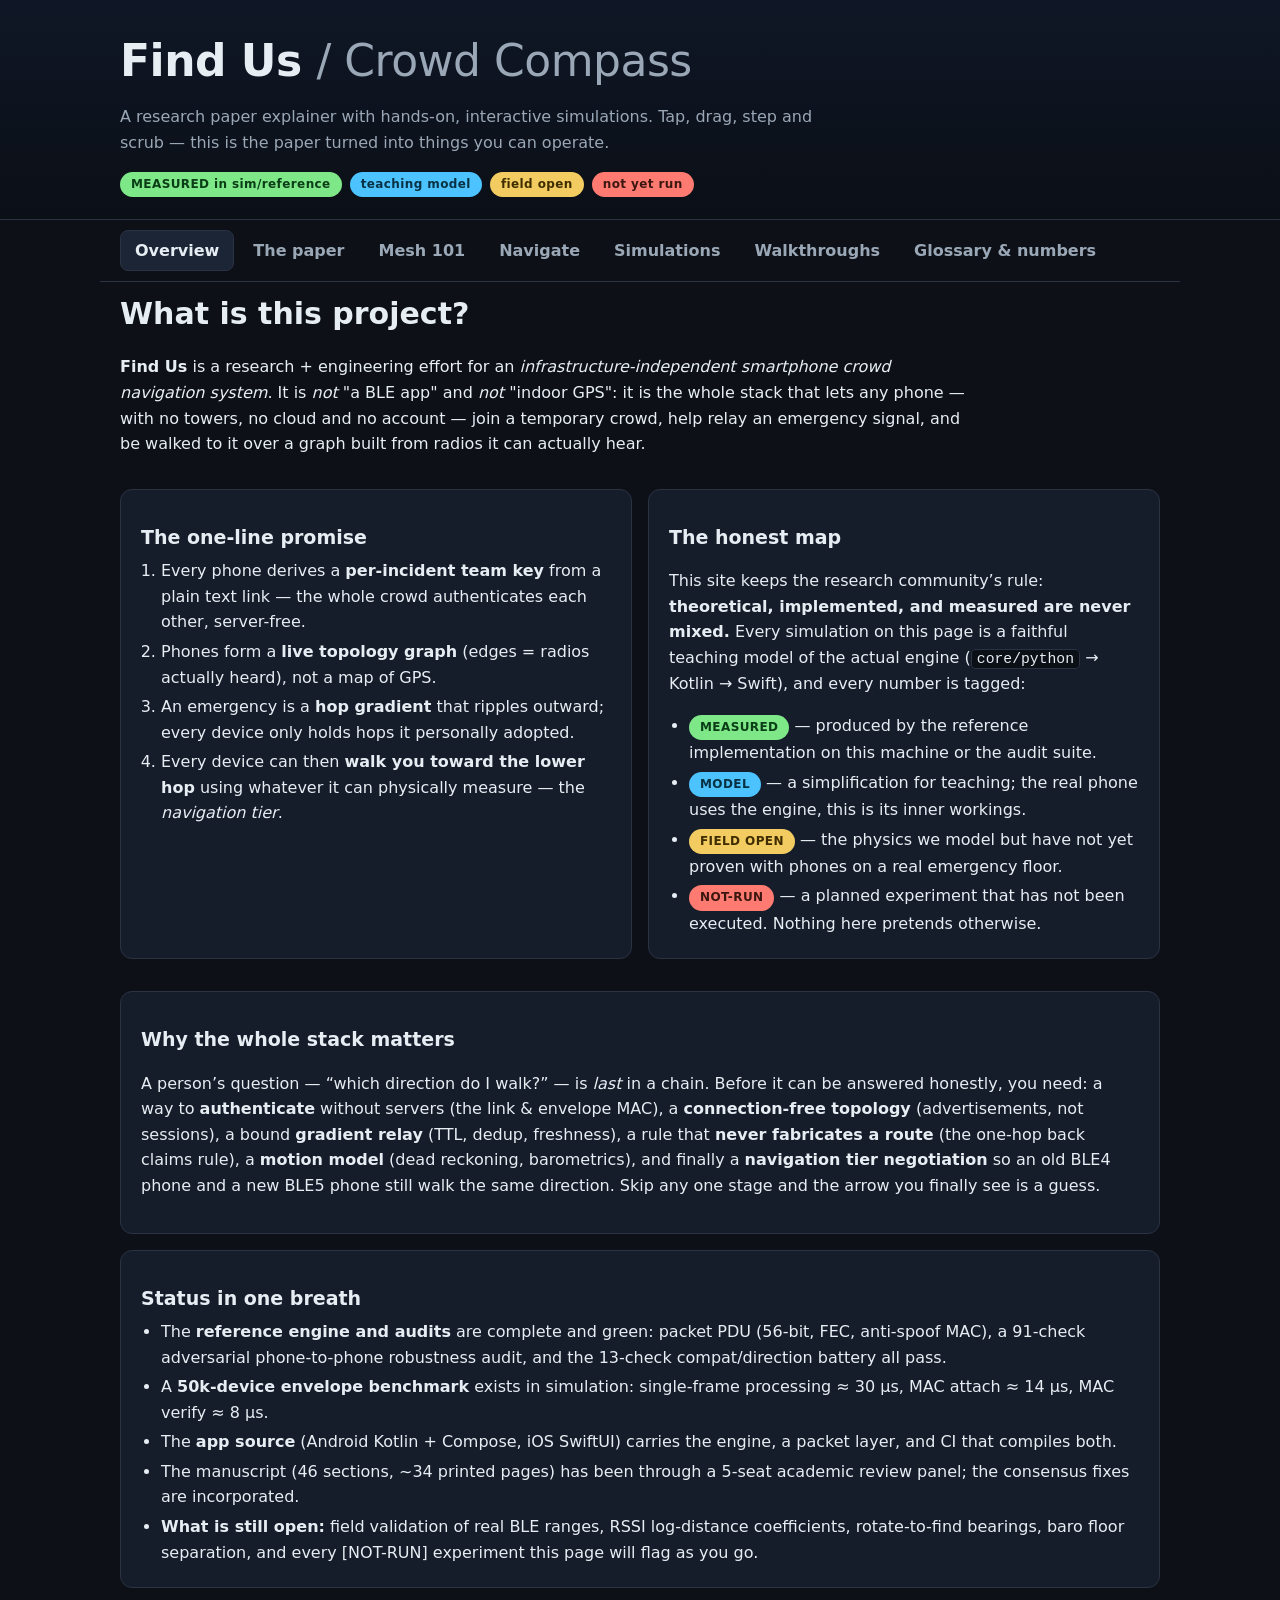
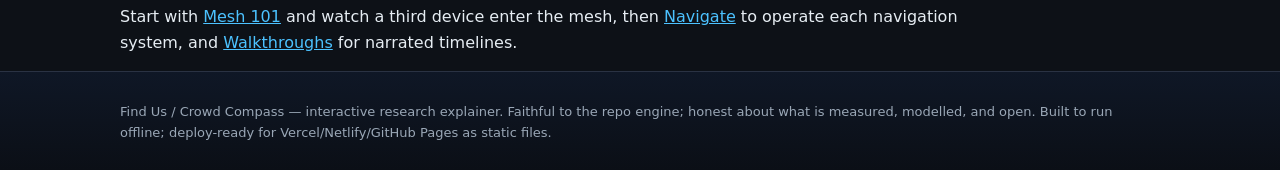
==== website/index.html @ a57ee8e8 "website: interactive research-paper explainer with 7 runnable simulations - 7-tab hash-routed static" ====
<!DOCTYPE html>
<html lang="en">
<head>
<meta charset="utf-8">
<meta name="viewport" content="width=device-width, initial-scale=1">
<title>Find Us — From Research Paper to Working Simulation</title>
<meta name="description" content="Interactive explainer and hands-on simulations for the Find Us / Crowd Compass research: how a phone joins a crowd mesh, how each navigation system works, and what is measured vs still open.">
<link rel="stylesheet" href="styles.css">
</head>
<body>

<header class="masthead">
  <div class="wrap masthead-inner">
    <div>
      <h1>Find Us <span class="sub">/ Crowd Compass</span></h1>
      <p class="tagline">A research paper explainer with hands-on, interactive simulations. Tap, drag, step and scrub — this is the paper turned into things you can operate.</p>
    </div>
    <div class="status-legend">
      <span class="chip chip-measured">MEASURED in sim/reference</span>
      <span class="chip chip-model">teaching model</span>
      <span class="chip chip-open">field open</span>
      <span class="chip chip-notrun">not yet run</span>
    </div>
  </div>
</header>

<nav class="tabs wrap" id="tabs">
  <a href="#overview" data-tab="overview">Overview</a>
  <a href="#paper" data-tab="paper">The paper</a>
  <a href="#mesh" data-tab="mesh">Mesh 101</a>
  <a href="#navigate" data-tab="navigate">Navigate</a>
  <a href="#sim" data-tab="sim">Simulations</a>
  <a href="#videos" data-tab="videos">Walkthroughs</a>
  <a href="#facts" data-tab="facts">Glossary &amp; numbers</a>
</nav>

<main class="wrap">

  <!-- ===================== OVERVIEW ===================== -->
  <section class="page" id="tab-overview" data-page="overview">
    <h2>What is this project?</h2>
    <p><strong>Find Us</strong> is a research + engineering effort for an <em>infrastructure-independent smartphone crowd navigation system</em>. It is <em>not</em> "a BLE app" and <em>not</em> "indoor GPS": it is the whole stack that lets any phone — with no towers, no cloud and no account — join a temporary crowd, help relay an emergency signal, and be walked to it over a graph built from radios it can actually hear.</p>

    <div class="grid2">
      <div class="card">
        <h3>The one-line promise</h3>
        <ol class="tight">
          <li>Every phone derives a <strong>per-incident team key</strong> from a plain text link — the whole crowd authenticates each other, server-free.</li>
          <li>Phones form a <strong>live topology graph</strong> (edges = radios actually heard), not a map of GPS.</li>
          <li>An emergency is a <strong>hop gradient</strong> that ripples outward; every device only holds hops it personally adopted.</li>
          <li>Every device can then <strong>walk you toward the lower hop</strong> using whatever it can physically measure — the <em>navigation tier</em>.</li>
        </ol>
      </div>
      <div class="card">
        <h3>The honest map</h3>
        <p>This site keeps the research community&rsquo;s rule: <strong>theoretical, implemented, and measured are never mixed.</strong> Every simulation on this page is a faithful teaching model of the actual engine (<code>core/python</code> → Kotlin → Swift), and every number is tagged:</p>
        <ul class="tight">
          <li><span class="chip chip-measured">MEASURED</span> — produced by the reference implementation on this machine or the audit suite.</li>
          <li><span class="chip chip-model">MODEL</span> — a simplification for teaching; the real phone uses the engine, this is its inner workings.</li>
          <li><span class="chip chip-open">FIELD OPEN</span> — the physics we model but have not yet proven with phones on a real emergency floor.</li>
          <li><span class="chip chip-notrun">NOT-RUN</span> — a planned experiment that has not been executed. Nothing here pretends otherwise.</li>
        </ul>
      </div>
    </div>

    <div class="card">
      <h3>Why the whole stack matters</h3>
      <p>A person&rsquo;s question — &ldquo;which direction do I walk?&rdquo; — is <em>last</em> in a chain. Before it can be answered honestly, you need: a way to <strong>authenticate</strong> without servers (the link &amp; envelope MAC), a <strong>connection-free topology</strong> (advertisements, not sessions), a bound <strong>gradient relay</strong> (TTL, dedup, freshness), a rule that <strong>never fabricates a route</strong> (the one-hop back claims rule), a <strong>motion model</strong> (dead reckoning, barometrics), and finally a <strong>navigation tier negotiation</strong> so an old BLE4 phone and a new BLE5 phone still walk the same direction. Skip any one stage and the arrow you finally see is a guess.</p>
    </div>

    <div class="card">
      <h3>Status in one breath</h3>
      <ul class="tight">
        <li>The <strong>reference engine and audits</strong> are complete and green: packet PDU (56-bit, FEC, anti-spoof MAC), a 91-check adversarial phone-to-phone robustness audit, and the 13-check compat/direction battery all pass.</li>
        <li>A <strong>50k-device envelope benchmark</strong> exists in simulation: single-frame processing ≈ 30&nbsp;µs, MAC attach ≈ 14&nbsp;µs, MAC verify ≈ 8&nbsp;µs.</li>
        <li>The <strong>app source</strong> (Android Kotlin + Compose, iOS SwiftUI) carries the engine, a packet layer, and CI that compiles both.</li>
        <li>The manuscript (46 sections, ~34 printed pages) has been through a 5-seat academic review panel; the consensus fixes are incorporated.</li>
        <li><strong>What is still open:</strong> field validation of real BLE ranges, RSSI log-distance coefficients, rotate-to-find bearings, baro floor separation, and every [NOT-RUN] experiment this page will flag as you go.</li>
      </ul>
    </div>

    <p class="navhint">Start with <a href="#mesh">Mesh 101</a> and watch a third device enter the mesh, then <a href="#navigate">Navigate</a> to operate each navigation system, and <a href="#videos">Walkthroughs</a> for narrated timelines.</p>
  </section>

  <!-- ===================== THE PAPER ===================== -->
  <section class="page" id="tab-paper" data-page="paper" hidden>
    <h2>The paper, unpacked</h2>
    <p>The full manuscript is 46 sections. This page is the explainer version — the ideas and the proof structure, with the honest gaps left visible. The raw artifacts are downloadable at the bottom.</p>

    <div class="accordion">
      <details open>
        <summary>1 · The problem — why this is hard</summary>
        <div class="acc-body">
          <p>Indoor, mass-casualty, or disaster scenes have no working infrastructure. Prior art splits into two camps that never meet in one phone:<strong>location systems</strong> (need hardware: UWB anchors, AoA arrays, GPS, or a trained fingerprint map) and <strong>mesh messengers</strong> (send bytes, but never say which way to walk). This project asks for the whole thing on ordinary phones: a mesh, a route, and a voice that says &ldquo;move toward that face&rdquo; — using only measurables a commodity phone exposes.</p>
        </div>
      </details>
      <details>
        <summary>2 · Prior-art lineage — what we built on</summary>
        <div class="acc-body">
          <p>The design is a synthesis, not a novelty-sausage machine. Its typed fuses are drawn from: <strong>directed diffusion</strong> (interest gradients), <strong>DV-hop / APS</strong> (hop-count space), <strong>Doherty et al.&rsquo;s location-free topology</strong>, and <strong>AFL</strong> (spring-embedding rigidity). The manuscript credits each lineage in its references. The honest contribution is the <em>integration plus the honesty rules</em>: an offline team-key identity layer, a connection-free topology, and a gradient that is structurally forbidden from fabricating a route.</p>
        </div>
      </details>
      <details>
        <summary>3 · Architecture — the seven layers</summary>
        <div class="acc-body">
          <p><strong>1</strong> Identity: install key + incident id → per-incident pseudonym. <strong>2</strong> Transport: BLE5 dual-role advertising/scanning, connection-free. <strong>3</strong> Packet: a 56-bit PDU with FEC and a rolling 16-bit envelope MAC. <strong>4</strong> Topology: edges are radios heard; stale nodes/edges expire. <strong>5</strong> Gradient: SOS relay with TTL, dedup window, freshness, and codified broadcast (Trickle + jitter). <strong>6</strong> Navigation tiers: from hop-gradient-only up to (future) UWB/Channel-Sounding. <strong>7</strong> Guidance honesty: a device only ever reports routes it can show, and only points along a direction it can physically justify.</p>
        </div>
      </details>
      <details>
        <summary>4 · The one-hop honesty rule (the heart)</summary>
        <div class="acc-body">
          <p>Any device at hop <code>H &gt; 0</code> <strong>only advertises hop H while it can still hear a live claim of hop H−1</strong>. If the fresher claim disappears, the device stops advertising — and the gradient collapses one ring at a time from the origin outward. This is what prevents &ldquo;ghost gradients&rdquo;: phantom routes that keep pointing people at a rescue that already ended. You can watch this happen live in the <a href="#sim">Gradient simulation</a> by switching the origin off.</p>
        </div>
      </details>
      <details>
        <summary>5 · Guidance and the conditional direction lemma</summary>
        <div class="acc-body">
          <p>The guidance module proves (under a condition — §25.3 of the manuscript) that if a path of live H−1 claims exists to you, your next hop is on a path to the origin. The caveat is stated, not hidden: the lemma holds given the freshness condition and given neighbor claims are honest. The reviewer panel flagged exactly this class of assumption; the manuscript marks it <em>provisional on the E31/E32 experiments</em> which have not been run.</p>
        </div>
      </details>
      <details>
        <summary>6 · Security without a server</summary>
        <div class="acc-body">
          <p>Identity is <strong>per incident</strong> and pseudonymous. The link is the only secret distribution: anyone who scans it derives the same team key. Frames carry a rolling envelope MAC over (SOS_ID ‖ EPOCH ‖ PKT_TYPE) so a foreign frame is rejected before any graph write — the audit replays, forges and floods all day and the graph never moves. Privacy governance (§: "Identity & governance") explains what a pseudonym is and is not: a phone number of sorts that dies with the incident.</p>
        </div>
      </details>
      <details>
        <summary>7 · What the reviewer panel did</summary>
        <div class="acc-body">
          <p>The manuscript was passed through a 5-seat peer panel (Journal-fit + 3 reviews + Devil&rsquo;s Advocate), verdict <strong>MAJOR REVISION</strong>. The consensus fixes are already in: placeholder numbers killed, every point estimate anchored to a run-id (<code>exp_002_trickle</code>, <code>exp_009_async_trickle</code>, <code>exp_011_ar_gated_pdr</code>, <code>exp_012_terminal_handoff</code>), qualitative findings marked with their method (e.g. <code>[RES: qualitative]</code>), and every executed vs reported step cross-checked in the paper&rsquo;s Appendix J.1 audit.</p>
        </div>
      </details>
      <details>
        <summary>8 · Ethics and retention</summary>
        <div class="acc-body">
          <p>No account, no cloud, no behavioural tracking. An incident key can be retired by the incident creator; responders in the same incident share a capability-negotiated view. The manuscript discusses when retaining hops is a feature (disaster audit) vs a risk (civilian crowds) and does not pretend both can be simultaneously maximised.</p>
        </div>
      </details>
      <details>
        <summary>9 · Research questions and honest answers</summary>
        <div class="acc-body">
          <p>The paper is organised around research questions (RQ1–RQ12). Each has a status: answered in simulation (with run-id), <em>qualitative</em>, or <em>provisional on a field experiment</em>. RQ4&rsquo;s adoption target and RQ11&rsquo;s heading threshold were two places the panel found made-up-looking numbers; both are now explicit measured targets or marked provisional — nothing is silently rounded.</p>
        </div>
      </details>
    </div>

    <div class="card">
      <h3>Read the real artifacts</h3>
      <ul class="tight">
        <li><a href="../research/paper/01_manuscript.md" download>01_manuscript.md</a> — full 46-section manuscript (markdown)</li>
        <li><a href="../research/paper/01_manuscript.pdf" download>01_manuscript.pdf</a> — printed manuscript (~34 pages)</li>
        <li><a href="../research/paper/ip/00_ip_analysis.md" download>IP analysis (markdown)</a> and <a href="../research/paper/ip/00_ip_analysis.pdf" download>PDF</a> — candidate-property review</li>
        <li><a href="../research/paper/review/01_editorial_decision_v1.md" download>Editorial decision v1</a> — the panel verdict and consensus fixes</li>
        <li><a href="../research/research-log.md" download>Research log</a> — every cycle, including the CI and app cycles</li>
      </ul>
    </div>
  </section>

  <!-- ===================== MESH 101 ===================== -->
  <section class="page" id="tab-mesh" data-page="mesh" hidden>
    <h2>Mesh 101 — how a device enters the mesh</h2>
    <p>The exact thing people ask: <strong>&ldquo;how does a third person join a working mesh?&rdquo;</strong> It is six small steps, each honest. This page walks them with the real model: press <em>step</em> to advance the story of a new device walking into range of a live rescue.</p>

    <div class="card">
      <h3>The six steps</h3>
      <ol class="tight">
        <li><strong>Link.</strong> Someone gives you the incident link (a chat, a QR, a printed card). <code>incident://…</code></li>
        <li><strong>Key.</strong> Your phone derives the same team key everyone else derived from the same link. No server, no sync, no account.</li>
        <li><strong>Scan.</strong> You begin dual-role: advertise your own identity, listen for others. Advertising itself is a packet you broadcast — even a joining phone is heard instantly.</li>
        <li><strong>Authenticate.</strong> Every frame you hear must pass the rolling envelope MAC before it can touch your graph. A stranger&rsquo;s frame is counted and dropped.</li>
        <li><strong>Adopt.</strong> A neighbour&rsquo;s live hop-3 claim is fresher than yours, so you adopt hop 4 (within TTL). You now hold one honest number.</li>
        <li><strong>Back it.</strong> You may now advertise hop 4 — but only while that hop-3 claim stays live. The moment it dies, you fall silent. No ghosts.</li>
      </ol>
    </div>

    <div class="card sim-card">
      <div class="sim-head">
        <h3>Interactive: a third device walks in</h3>
        <div class="sim-controls">
          <button data-sim-btn="reset">Reset</button>
          <button data-sim-btn="step">Step ▸</button>
          <button data-sim-btn="play">Auto ▶</button>
          <button data-sim-btn="pause">❚❚</button>
        </div>
      </div>
      <div class="sim-layout">
        <canvas class="sim-canvas" data-sim="mesh-entry" width="840" height="420"></canvas>
        <aside class="sim-readout" id="mesh-readout">
          <p class="readout-title">Device log</p>
          <ol id="mesh-log" class="log"><li class="log-wait">Press <em>Step</em> to begin.</li></ol>
          <p class="readout-title">State</p>
          <div id="mesh-state" class="kv"></div>
        </aside>
      </div>
      <p class="caption">Model faithful to <code>DeviceApp</code> / <code>SosEngine</code> in the repo (same adoption, freshness and one-hop rules). This is a teaching canvas, not telemetry from a field run.</p>
    </div>

    <div class="grid2">
      <div class="card">
        <h3>Frequently shorthanded answers</h3>
        <p><strong>&ldquo;Is it like offline WhatsApp?&rdquo;</strong> Partly: bytes hop phone-to-phone. But it also carries a <em>gradient</em> — numbers that say &ldquo;I am 4 hops from the zero&rdquo; — and a <em>conscience</em> that refuses to repeat a number it can no longer back.</p>
        <p><strong>&ldquo;Does everyone need the same app?&rdquo;</strong> Everyone in the incident needs a Find Us build. Cross-app participation is future work; the packet and key formats are published so a second implementer could interop.</p>
        <p><strong>&ldquo;What if nobody&rsquo;s nearby?&rdquo;</strong> A lone phone carries nothing except its own heartbeats. The mesh is connection-free; presence is measured by hearing, and hearing needs a radio neighbour.</p>
      </div>
      <div class="card">
        <h3>What a topology edge really means</h3>
        <p>An edge between two phones is <em>not</em> &ldquo;we&rsquo;re friends&rdquo;. It is: <strong>you were heard recently on the advertising channel.</strong> The graph expires nodes after 120&nbsp;s and edges after 60&nbsp;s of silence, so the topology tracks physical reach, not a buddy list. A cold corridor suddenly separating two phones poisons exactly one edge.</p>
      </div>
    </div>
  </section>

  <!-- ===================== NAVIGATE ===================== -->
  <section class="page" id="tab-navigate" data-page="navigate" hidden>
    <h2>Navigate — how each navigation system works</h2>
    <p>A phone never has GPS indoors. It therefore picks the <strong>strongest tier it can honestly measure on this link</strong>. The tiers, weakest to strongest; select one to operate it:</p>

    <div class="tier-switch" id="tier-switch">
      <button data-tier="gradient" class="active">Hop gradient</button>
      <button data-tier="rssiBand">RSSI band</button>
      <button data-tier="rssiLog">RSSI log-distance</button>
      <button data-tier="heading">Compass heading</button>
      <button data-tier="motion">IMU motion vector</button>
      <button data-tier="sweep">Rotate-to-find</button>
      <button data-tier="baro">Elevation / floor</button>
    </div>

    <div class="card sim-card">
      <div class="sim-head">
        <h3 id="tier-title">Hop gradient</h3>
        <div class="sim-controls">
          <button data-sim-btn="reset">Reset</button>
          <button data-sim-btn="play">Animate ▶</button>
          <button data-sim-btn="pause">❚❚</button>
        </div>
        <p class="tier-status" id="tier-status"></p>
      </div>
      <div class="sim-layout">
        <canvas class="sim-canvas" data-sim="tiers" width="840" height="420"></canvas>
        <aside class="sim-readout" id="tier-readout">
          <p class="readout-title">How it works</p>
          <div id="tier-desc" class="kv"></div>
        </aside>
      </div>
      <p class="caption" id="tier-caption"></p>
    </div>
  </section>

  <!-- ===================== SIMULATIONS ===================== -->
  <section class="page" id="tab-sim" data-page="sim" hidden>
    <h2>Simulations — the engine, operated</h2>
    <p>Four teaching simulations built from the actual engine&rsquo;s parameters (TTL 8, node expiry 120&nbsp;s, edge 60&nbsp;s, freshness 120&nbsp;s, dedup window 20k, Trickle window ~1200&nbsp;ms with jitter). These are the same models <code>core/python</code> runs; here you get the controls.</p>

    <div class="card sim-card">
      <h3>Gradient onboarding &amp; the one-hop ghost rule</h3>
      <div class="sim-controls">
        <button data-sim-btn="reset">Reset</button>
        <button data-sim-btn="play">Run ▶</button>
        <button data-sim-btn="pause">❚❚</button>
        <label>Signal range <input type="range" id="g-range" min="80" max="240" value="150"></label>
        <label><input type="checkbox" id="g-fail"> Origin goes silent at t = 40 s</label>
      </div>
      <canvas class="sim-canvas" data-sim="gradient" width="840" height="420"></canvas>
      <p id="gradient-readout" class="readout-line"></p>
      <p class="caption">Watch rings of hop numbers radiate from the origin. Then enable <em>origin silent</em> and see the gradient collapse one ring at a time — each device stops advertising the moment its fresher claim dies. That is the ghost-kill in action. <span class="chip chip-model">MODEL (faithful rules)</span></p>
    </div>

    <div class="card sim-card">
      <h3>Trickle — bounded broadcast load</h3>
      <p>Each device advertises a short frame on a <strong>jittered slot</strong>, resting between slots. Even a 50k crowd is O(k) small frames/s per receiver, not O(N).</p>
      <div class="sim-controls">
        <button data-sim-btn="reset">Reset</button>
        <button data-sim-btn="play">Run ▶</button>
        <button data-sim-btn="pause">❚❚</button>
        <label>Devices <input type="range" id="t-count" min="3" max="30" value="12"></label>
      </div>
      <canvas class="sim-canvas" data-sim="trickle" width="840" height="200"></canvas>
      <p id="trickle-readout" class="readout-line"></p>
      <p class="caption">Strips are devices; bars are advert bursts, slots jittered so bursts rarely collide. The duty-cycle readout shows steady-state airtime per device. Reproduces the <code>exp_002_trickle</code> run family in miniature.</p>
    </div>

    <div class="card sim-card">
      <h3>SOS flood, dedup, and rejections</h3>
      <div class="sim-controls">
        <button data-sim-btn="reset">Reset</button>
        <button data-sim-btn="play">Run ▶</button>
        <button data-sim-btn="pause">❚❚</button>
        <label>Foreign spam/s <input type="range" id="d-spam" min="0" max="200" value="40"></label>
      </div>
      <canvas class="sim-canvas" data-sim="dedup" width="840" height="220"></canvas>
      <p id="dedup-readout" class="readout-line"></p>
      <p class="caption">Duplicates are absorbed by the dedup window; foreign frames are counted, MAC-rejected, and never touch the graph. Bars: accepted gradient updates vs rejected forge attempts.</p>
    </div>

    <div class="card sim-card">
      <h3>Cached mule burst — carrying a gradient across a gap</h3>
      <div class="sim-controls">
        <button data-sim-btn="reset">Reset</button>
        <button data-sim-btn="play">Run ▶</button>
        <button data-sim-btn="pause">❚❚</button>
      </div>
      <canvas class="sim-canvas" data-sim="mule" width="840" height="300"></canvas>
      <p id="mule-readout" class="readout-line"></p>
      <p class="caption">A &ldquo;mule&rdquo; (a pedestrian, a runner with a phone, a drone) crosses a radio gap and bursts its cached gradient to the far side, letting a second mesh light up. Store-and-forward with the <code>MULE_STORE_FORWARD</code> flag is a first-class packet type in the PDU.</p>
    </div>

    <div class="card">
      <h3>Measured numbers the reference actually produced</h3>
      <table class="numtable">
        <thead><tr><th>Quantity</th><th>Value</th><th>Tag</th></tr></thead>
        <tbody>
          <tr><td>One-frame processing (packet→MAC→graph)</td><td>≈ 30.4 µs</td><td><span class="chip chip-measured">MEASURED</span></td></tr>
          <tr><td>Envelope MAC attach / verify</td><td>≈ 13.9 µs / 7.7 µs</td><td><span class="chip chip-measured">MEASURED</span></td></tr>
          <tr><td>Robustness audit, adversarial checks</td><td>91 / 91 pass</td><td><span class="chip chip-measured">MEASURED</span></td></tr>
          <tr><td>Compat / direction battery</td><td>13 / 13 pass</td><td><span class="chip chip-measured">MEASURED</span></td></tr>
          <tr><td>Packet PDU cases</td><td>2,240 boundary + 100,000 random round-trips</td><td><span class="chip chip-measured">MEASURED</span></td></tr>
          <tr><td>Rotate-to-find bearing accuracy</td><td>provisional on sweep</td><td><span class="chip chip-open">FIELD OPEN</span></td></tr>
          <tr><td>RSSI log-distance coefficients (walls, crowds)</td><td>—</td><td><span class="chip chip-notrun">NOT-RUN</span></td></tr>
          <tr><td>Baro floor separation under HVAC drafts</td><td>—</td><td><span class="chip chip-notrun">NOT-RUN</span></td></tr>
        </tbody>
      </table>
      <p class="caption">Source: <code>core/data/crowd_benchmark.json</code>, <code>tests/robustness_suite.py</code>, <code>core/python/packet_v2.py</code> — all run on this machine, all ≥ 13 days old, none from field phones.</p>
    </div>
  </section>

  <!-- ===================== WALKTHROUGHS ===================== -->
  <section class="page" id="tab-videos" data-page="videos" hidden>
    <h2>Walkthroughs — narrated timelines you can scrub</h2>
    <p><strong>Honest framing:</strong> there is no camera footage of a field rescue. These are <em>animated timelines</em> — frame-by-frame simulations of the engine&rsquo;s own logs playing at 30 steps/s. They behave like videos: play, pause, scrub, and step through captions. When field experiments are run, equivalent real footage will replace or reinforce them.</p>

    <div class="card">
      <div class="sim-head">
        <h3 id="w-title">Walkthrough 1 · The crowd flood</h3>
        <div class="sim-controls">
          <button data-sim-btn="reset">Reset</button>
          <button data-sim-btn="play">Play ▶</button>
          <button data-sim-btn="pause">Pause ❚❚</button>
          <label>Scrub <input type="range" id="w-scrub" min="0" max="300" value="0"></label>
        </div>
      </div>
      <canvas class="sim-canvas" data-sim="player" width="840" height="420"></canvas>
      <ol id="w-caption" class="caption-list"><li>An emergency starts at the origin (red). It is the only device that holds hop 0.</li></ol>
      <div class="w-scenes">
        <button data-scene="0" class="scene-btn active">1 · Crowd flood</button>
        <button data-scene="1" class="scene-btn">2 · Mule across a gap</button>
        <button data-scene="2" class="scene-btn">3 · Handoff &amp; ghost collapse</button>
      </div>
    </div>
    <p class="caption"><span class="chip chip-model">MODEL</span> These are scripted from engine rules, not a recording. Scrub freely — scenes are deterministic (same seed → same frame).</p>
  </section>

  <!-- ===================== FACTS ===================== -->
  <section class="page" id="tab-facts" data-page="facts" hidden>
    <h2>Glossary &amp; reference numbers</h2>
    <div class="grid2">
      <div class="card">
        <h3>Terms</h3>
        <dl class="glo">
          <dt>Hop</dt><dd>The number of adopted radio steps from the emergency origin. Origin = hop 0.</dd>
          <dt>Gradient</dt><dd>Per-device table: which neighbour claims which hop, and how fresh.</dd>
          <dt>Envelope MAC</dt><dd>16-bit rolling authenticator over (SOS_ID ‖ EPOCH ‖ PKT_TYPE), keyed by the incident team key.</dd>
          <dt>Trickle</dt><dd>Jittered, duty-cycled broadcast rhythm — small frames, often, predictably but not colliding.</dd>
          <dt>Dedup window</dt><dd>Bound on packets re-entering the gradient state; 20,000-frame horizon in the engine.</dd>
          <dt>Freshness / expiry</dt><dd>Nodes die at 120 s, edges at 60 s in the reference; a route claim is &ldquo;live&rdquo; for 120 s.</dd>
          <dt>Nav tier</dt><dd>The lowest mutually measurable navigation signal two phones agree on.</dd>
          <dt>Mule</dt><dd>A delay-tolerant carrier (runner/drone) that physically moves a cached gradient across a gap.</dd>
        </dl>
      </div>
      <div class="card">
        <h3>Constants (reference build)</h3>
        <table class="numtable">
          <tbody>
            <tr><td>Packet PDU</td><td>56 bits (7 B)</td></tr>
            <tr><td>FEC</td><td>nibble Hamming(7,4) → 13 B frame</td></tr>
            <tr><td>IoT adv budget</td><td>27 B; iOS-safe 23 B</td></tr>
            <tr><td>Default TTL</td><td>8 hops</td></tr>
            <tr><td>Incident lifetime</td><td>900 s (configurable)</td></tr>
            <tr><td>Edge / node expiry</td><td>60 s / 120 s</td></tr>
            <tr><td>Route freshness</td><td>120 s</td></tr>
            <tr><td>Dedup window</td><td>20,000 packets</td></tr>
            <tr><td>Trickle window</td><td>~1200 ms + jitter</td></tr>
          </tbody>
        </table>
        <h3>Field experiments still open</h3>
        <p class="tight">E13 path loss, E15 log-distance, E17 rotate-to-find, E21/E22 baro floors, E31/E32 the direction lemma&rsquo;s conditions. All flagged <span class="chip chip-notrun">NOT-RUN</span> in the manuscript; nothing on this site claims otherwise.</p>
      </div>
    </div>
    <div class="card">
      <h3>Provenance of everything on this page</h3>
      <p class="tight">Text digests: manuscript 01 (46 sections) and review 01. Simulations: teaching ports of <code>DeviceApp</code> (Kotlin) / <code>app/devices.py</code> (Python), same parameters. Numbers: audit outputs on this machine. Any claim about a real emergency response is not made here — the papers are about a system to be deployed carefully, not a deployment that has happened.</p>
    </div>
  </section>

</main>

<footer class="masthead">
  <div class="wrap">
    <p>Find Us / Crowd Compass — interactive research explainer. Faithful to the repo engine; honest about what is measured, modelled, and open. Built to run offline; deploy-ready for Vercel/Netlify/GitHub Pages as static files.</p>
  </div>
</footer>

<script src="app.js"></script>
<script src="sims.js"></script>
</body>
</html>
---- website/styles.css ----
:root {
  --bg: #0d1117;
  --bg2: #11161f;
  --panel: #161d2a;
  --panel2: #1c2536;
  --ink: #e6edf3;
  --ink-dim: #9aa7b6;
  --accent: #4cc2ff;
  --accent2: #7ee787;
  --warn: #f2cc60;
  --danger: #ff7b72;
  --line: #2a3243;
  --mono: ui-monospace, "Cascadia Code", Menlo, Consolas, monospace;
}
* { box-sizing: border-box; }
html { scroll-behavior: smooth; }
body {
  margin: 0;
  background: var(--bg);
  color: var(--ink);
  font: 16px/1.6 system-ui, -apple-system, "Segoe UI", Roboto, sans-serif;
}
.wrap { max-width: 1080px; margin: 0 auto; padding: 0 20px; }
a { color: var(--accent); }
code { font-family: var(--mono); font-size: .92em; background: #0b0f16; border: 1px solid var(--line); border-radius: 4px; padding: .05em .35em; }

/* masthead */
.masthead { background: linear-gradient(180deg, #0f1726, #0b0f16); border-bottom: 1px solid var(--line); }
.masthead .wrap { padding-top: 26px; padding-bottom: 22px; }
h1 { margin: 0 0 4px; font-size: 44px; letter-spacing: -.5px; }
h1 .sub { color: var(--ink-dim); font-weight: 500; }
.tagline { margin: 8px 0 0; color: var(--ink-dim); max-width: 72ch; }

.status-legend { display: flex; flex-wrap: wrap; gap: 8px; margin-top: 16px; }
.chip {
  display: inline-block; padding: 2px 10px; border-radius: 999px;
  font-size: 12px; font-weight: 600; letter-spacing: .4px;
  border: 1px solid transparent; white-space: nowrap;
}
.chip-measured { color: #0b3d17; background: var(--accent2); }
.chip-model { color: #083244; background: var(--accent); }
.chip-open { color: #3f2d00; background: var(--warn); }
.chip-notrun { color: #3b1710; background: var(--danger); }

/* tabs */
.tabs {
  display: flex; flex-wrap: wrap; gap: 4px;
  position: sticky; top: 0; z-index: 20;
  background: var(--bg); border-bottom: 1px solid var(--line); padding: 10px 20px;
}
.tabs a {
  color: var(--ink-dim); text-decoration: none; font-weight: 600;
  padding: 7px 14px; border-radius: 8px; border: 1px solid transparent;
}
.tabs a:hover { color: var(--ink); }
.tabs a.active { color: var(--ink); background: var(--panel2); border-color: var(--line); }

/* pages */
main { padding: 26px 0 60px; }
.page { animation: fade .18s ease; }
@keyframes fade { from { opacity: 0; } to { opacity: 1; } }
.page h2 { font-size: 30px; margin: 8px 0 10px; }
.page h3 { margin: 14px 0 6px; font-size: 19px; }
.page > p { max-width: 84ch; }

.grid2 { display: grid; grid-template-columns: 1fr 1fr; gap: 16px; margin: 16px 0; }
@media (max-width: 820px) { .grid2 { grid-template-columns: 1fr; } }

.card {
  background: var(--panel); border: 1px solid var(--line);
  border-radius: 12px; padding: 18px 20px; margin: 16px 0;
}
.tight { margin: 4px 0; padding-left: 20px; }
.tight li { margin: 4px 0; }

/* accordion */
.accordion details {
  background: var(--panel); border: 1px solid var(--line);
  border-radius: 10px; margin: 10px 0; padding: 4px 14px;
}
.accordion summary {
  cursor: pointer; font-weight: 700; padding: 10px 0; color: var(--ink);
}
.accordion details[open] summary { color: var(--accent); }
.acc-body { padding: 2px 2px 14px; color: var(--ink-dim); max-width: 90ch; }

/* sims */
.sim-card { padding: 16px; }
.sim-head { display: flex; flex-wrap: wrap; align-items: center; gap: 14px; }
.sim-head h3 { margin: 0; }
.sim-controls { display: flex; flex-wrap: wrap; align-items: center; gap: 8px; margin-left: auto; }
.sim-controls button, button[data-scene] {
  background: var(--panel2); color: var(--ink); border: 1px solid var(--line);
  border-radius: 8px; padding: 6px 12px; cursor: pointer; font-weight: 600; font-size: 14px;
}
.sim-controls button:hover, button[data-scene]:hover { border-color: var(--accent); color: var(--accent); }
.sim-controls label { display: flex; align-items: center; gap: 6px; font-size: 13px; color: var(--ink-dim); }
.sim-controls input[type=range] { width: 130px; }
.sim-layout { display: grid; grid-template-columns: 1fr 340px; gap: 14px; margin-top: 12px; }
@media (max-width: 860px) { .sim-layout { grid-template-columns: 1fr; } }
.sim-canvas {
  width: 100%; height: auto; background: #0a0e14;
  border: 1px solid var(--line); border-radius: 10px; display: block;
}
.sim-readout {
  background: #0a0e14; border: 1px solid var(--line); border-radius: 10px;
  padding: 12px 14px; font-size: 13px;
}
.readout-title { margin: 4px 0; font-weight: 700; color: var(--accent); text-transform: uppercase; font-size: 11px; letter-spacing: 1px; }
.log { margin: 0; padding-left: 18px; color: var(--ink-dim); }
.log li { margin: 4px 0; }
.log-wait { color: var(--ink-dim); list-style: none; margin-left: -18px; }
.kv { display: grid; grid-template-columns: max-content 1fr; gap: 2px 12px; margin-top: 4px; }
.kv b { color: var(--ink); font-weight: 600; text-align: left; }
.kv span { color: var(--ink-dim); }
.readout-line { font-family: var(--mono); font-size: 14px; margin: 10px 2px 0; color: var(--ink-dim); }
.caption { font-size: 13px; color: var(--ink-dim); margin: 10px 2px 0; max-width: 92ch; }
.tier-status { font-size: 13px; margin: 0; color: var(--warn); }
.tier-status b { color: var(--ink); }

.tier-switch { display: flex; flex-wrap: wrap; gap: 8px; margin: 14px 0; }
.tier-switch button {
  background: var(--panel2); color: var(--ink-dim); border: 1px solid var(--line);
  border-radius: 999px; padding: 7px 14px; cursor: pointer; font-weight: 600;
}
.tier-switch button.active { color: #0b3d17; background: var(--accent2); border-color: transparent; }

/* tables */
.numtable { border-collapse: collapse; width: 100%; margin: 8px 0; }
.numtable th, .numtable td {
  text-align: left; padding: 7px 10px; border-bottom: 1px solid var(--line);
  font-size: 14px; vertical-align: top;
}
.numtable th { color: var(--accent); font-size: 12px; text-transform: uppercase; letter-spacing: .8px; }

/* glossary */
.glo dt { font-weight: 700; margin-top: 8px; color: var(--ink); }
.glo dd { margin: 0 0 2px; color: var(--ink-dim); }

/* walkthrough player */
.caption-list { font-family: var(--mono); font-size: 14px; color: var(--ink-dim); padding: 12px 14px; background: #0a0e14; border: 1px solid var(--line); border-radius: 10px; margin: 10px 0 0; }
.caption-list li { margin: 4px 0; }
.w-scenes { display: flex; flex-wrap: wrap; gap: 8px; margin-top: 12px; }
.scene-btn.active { color: #0b3d17; background: var(--accent2); border-color: transparent; }

footer.masthead { margin-top: 10px; border-top: 1px solid var(--line); }
footer p { color: var(--ink-dim); font-size: 13px; margin: 4px 0; }
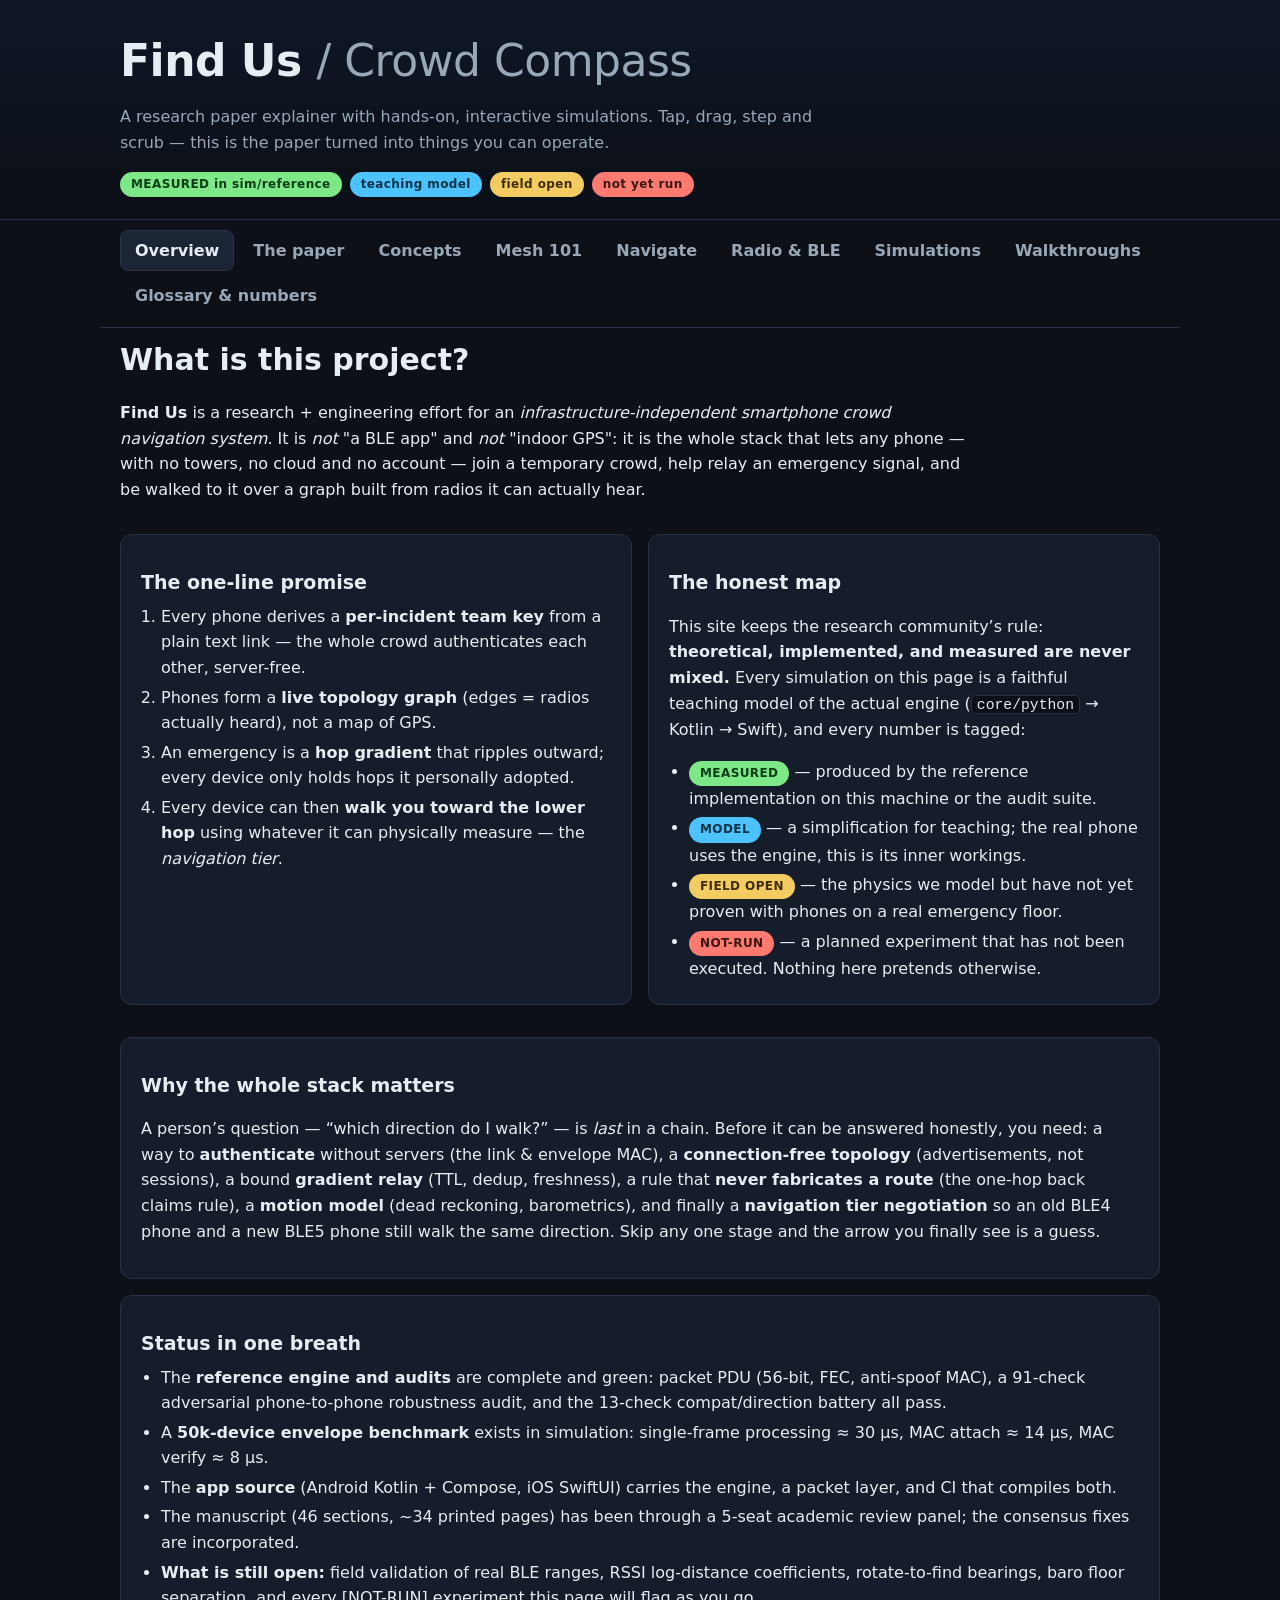
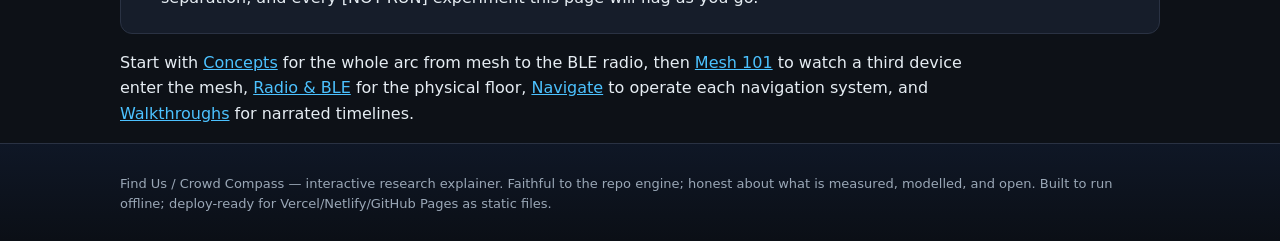
==== commit e5af7e4b: "website: concepts curriculum (11 chapters), radio & direction-finding sims, 11-layer paper section" ====
--- a/website/index.html
+++ b/website/index.html
@@ -27,8 +27,10 @@
 <nav class="tabs wrap" id="tabs">
   <a href="#overview" data-tab="overview">Overview</a>
   <a href="#paper" data-tab="paper">The paper</a>
+  <a href="#concepts" data-tab="concepts">Concepts</a>
   <a href="#mesh" data-tab="mesh">Mesh 101</a>
   <a href="#navigate" data-tab="navigate">Navigate</a>
+  <a href="#radio" data-tab="radio">Radio &amp; BLE</a>
   <a href="#sim" data-tab="sim">Simulations</a>
   <a href="#videos" data-tab="videos">Walkthroughs</a>
   <a href="#facts" data-tab="facts">Glossary &amp; numbers</a>
@@ -79,7 +81,7 @@
       </ul>
     </div>
 
-    <p class="navhint">Start with <a href="#mesh">Mesh 101</a> and watch a third device enter the mesh, then <a href="#navigate">Navigate</a> to operate each navigation system, and <a href="#videos">Walkthroughs</a> for narrated timelines.</p>
+    <p class="navhint">Start with <a href="#concepts">Concepts</a> for the whole arc from mesh to the BLE radio, then <a href="#mesh">Mesh 101</a> to watch a third device enter the mesh, <a href="#radio">Radio &amp; BLE</a> for the physical floor, <a href="#navigate">Navigate</a> to operate each navigation system, and <a href="#videos">Walkthroughs</a> for narrated timelines.</p>
   </section>
 
   <!-- ===================== THE PAPER ===================== -->
@@ -101,9 +103,10 @@
         </div>
       </details>
       <details>
-        <summary>3 · Architecture — the seven layers</summary>
-        <div class="acc-body">
-          <p><strong>1</strong> Identity: install key + incident id → per-incident pseudonym. <strong>2</strong> Transport: BLE5 dual-role advertising/scanning, connection-free. <strong>3</strong> Packet: a 56-bit PDU with FEC and a rolling 16-bit envelope MAC. <strong>4</strong> Topology: edges are radios heard; stale nodes/edges expire. <strong>5</strong> Gradient: SOS relay with TTL, dedup window, freshness, and codified broadcast (Trickle + jitter). <strong>6</strong> Navigation tiers: from hop-gradient-only up to (future) UWB/Channel-Sounding. <strong>7</strong> Guidance honesty: a device only ever reports routes it can show, and only points along a direction it can physically justify.</p>
+        <summary>3 · Architecture — eleven layers</summary>
+        <div class="acc-body">
+          <p>The paper decomposes the whole system into <strong>eleven layers</strong>, bottom-up (§12.1): <strong>1</strong> Radio plausibility — byte-floor facts (BLE ceilings, 3 advert channels, body-shadowing). <strong>2</strong> Link/discovery — advertising cadence, dual-role, half-duplex trades. <strong>3</strong> Packet/coding — 56-bit PDU + Hamming(7,4) ECC, v2/v3 compat. <strong>4</strong> Hop/relay — the four-rule gate (relay / forward / suppress / cache). <strong>5</strong> Routing graph — lazily-built label/route graph with distance/direction/uncertainty edges. <strong>6</strong> Gradient — SOS distance-to-source labels; ghost-safe. <strong>7</strong> Spatial graph (VRLG) — virtual relative landmark graph, the &ldquo;where&rdquo; answer-buffer. <strong>8</strong> Consistency engine — cross-checks, cheat-edge rejection, the anti-rumor authority. <strong>9</strong> Navigation rendering — arrow, edge-icons, path, orbital modes. <strong>10</strong> Terminal UI — glanceability, SOS arm via press/motion/voice, accessibility. <strong>11</strong> Platform compliance — Android/iOS admission control, permissions, background survival.</p>
+          <p>The whole-paper claim is <em>integration across all eleven</em> — no single layer is state-of-the-art alone, the coupling is the contribution.</p>
         </div>
       </details>
       <details>
@@ -242,6 +245,97 @@
         </aside>
       </div>
       <p class="caption" id="tier-caption"></p>
+    </div>
+  </section>
+
+  <!-- ===================== CONCEPTS ===================== -->
+  <section class="page" id="tab-concepts" data-page="concepts" hidden>
+    <h2>Every concept, from mesh to the BLE radio</h2>
+    <p>Eleven chapters walking the whole research in order: why it exists, how the mesh is built, how the mesh navigates, and finally what happens at the BLE radio and direction-finding floor. Each entry answers one concept and is tagged with its evidence band (<code>CAN</code> / <code>IMP</code> / <code>RES</code> / <code>PRO</code> / <code>FAIL</code> / <code>NOT-RUN</code>) — nothing is presented as measured if it isn't. Expand any chapter or jump straight to <a href="#radio">Radio &amp; BLE</a> for the physical floor.</p>
+    <div id="concepts-root"></div>
+  </section>
+
+  <!-- ===================== RADIO & BLE ===================== -->
+  <section class="page" id="tab-radio" data-page="radio" hidden>
+    <h2>Radio &amp; BLE — the physical floor of the whole stack</h2>
+    <p>Everything above rides on BLE <strong>advertising</strong>, not connections. This page is the radio truth: the 3 channels, the byte ceilings, the half-duplex reality, and — because it is the most-asked question — <strong>how direction is and is not obtained</strong> on commodity phones.</p>
+
+    <div class="card sim-card">
+      <div class="sim-head">
+        <h3>Advertising channels, half-duplex trades &amp; the byte budget</h3>
+        <div class="sim-controls">
+          <button data-sim-btn="reset">Reset</button>
+          <button data-sim-btn="play">Run ▶</button>
+          <button data-sim-btn="pause">❚❚</button>
+        </div>
+      </div>
+      <canvas class="sim-canvas" data-sim="radio" width="840" height="430"></canvas>
+      <p id="radio-readout" class="readout-line"></p>
+      <p class="caption"><span class="chip chip-measured">CAN</span> BLE facts (Bluetooth Core Spec 5.1): 40 channels, 3 advertising, legacy 31 B / Type-0xFF 27 B / iOS dual-AD ≤ 23 B ceilings. Teaching canvas of the <em>cadence &amp; trade</em>, not a radio trace.</p>
+    </div>
+
+    <div class="card sim-card">
+      <div class="sim-head">
+        <h3>Direction finding — what commodity phones can and cannot do</h3>
+        <div class="sim-controls">
+          <button data-sim-btn="reset">Reset</button>
+          <button data-sim-btn="play">Sweep ▶</button>
+          <button data-sim-btn="pause">❚❚</button>
+        </div>
+      </div>
+      <canvas class="sim-canvas" data-sim="dirfind" width="840" height="430"></canvas>
+      <p id="dirfind-readout" class="readout-line"></p>
+      <p class="caption"><span class="chip chip-measured">CAN</span> AoA/AoD need a switched array + CTE IQ sampling — absent on phones. <span class="chip chip-open">FIELD OPEN</span> swept-RSSI bearings are RSSI-class, provisional on E17 (<code>NOT-RUN</code>). This canvas is the honest spectrum of choices, not a claim of measured precision.</p>
+    </div>
+
+    <div class="accordion">
+      <details open>
+        <summary>The BLE radio reality (advertising vs connections)</summary>
+        <div class="acc-body">
+          <p>BLE has <strong>40 RF channels</strong> (0–39); <strong>3 (37–39) are dedicated to advertising</strong>, the rest are data channels. Advertising packets ride the 3; data rides the 37. Discovery is a coordination problem: schedule, channel, and concurrency must be traded (<code>§13.1</code>).</p>
+          <p>Find Us deliberately builds its topology on advertising/discovery — <strong>not GATT connections</strong>. Nodes exchange state as half-duplex trades (my advert meets your scan); they never open a connection per neighbour. This is structurally decisive: Android/iOS cap concurrent connections (~8 system-wide), but that cache throttles <em>connected</em> topologies, not broadcast activity. A node's effective degree is bounded by radio duty-cycle and energy budget, not by the OS connection cache (<code>§13.3a</code>, critique 39.2).</p>
+        </div>
+      </details>
+      <details>
+        <summary>The byte ceilings that force the packet design</summary>
+        <div class="acc-body">
+          <ul>
+            <li>Legacy advertising PDU payload: <strong>31 B</strong> total.</li>
+            <li>Type 0xFF (manufacturer) block inside it: <strong>27 B</strong> usable.</li>
+            <li>Custom AD record: up to <strong>29 B</strong>.</li>
+            <li>iOS background advertising serializes/coalesces to <strong>≤ 23 B (dual-AD)</strong>; extra records go to an overflow area — delivered, but delayed and not on a guaranteed cadence.</li>
+            <li>Android 12+ requires the nearby/fine-location advisory for BLE scanning/advertising; iOS requires background modes; both throttle in background.</li>
+          </ul>
+          <p>These ceilings are why the core payload is <strong>56 bits + Hamming(7,4) ECC = 13 bytes</strong>: it fits Type-0xFF (27 B) and the iOS dual-AD (23 B) with headroom, and the <code>BLEFraming</code> dual-AD scheme pads it exactly into the iOS-safe shape (<code>§14.6</code>).</p>
+        </div>
+      </details>
+      <details>
+        <summary>Half-duplex, energy asymmetry, and the meeting problem</summary>
+        <div class="acc-body">
+          <p>Two devices meet as a <strong>trade</strong>: A's advertisement and B's scan window must overlap in time (and channel). The system uses a <em>willing-to-advertise</em> discipline — advertise frequently when metadata forks, less when quiescent; scan with a duty cycle that protects energy; treat discovery as stochastic, not scheduled (<code>§13.2</code>).</p>
+          <p>Radio economics reshape the protocol: transmitting an advert slot is cheap (~1.32 µAh/s in the constant model) while <em>listening</em> is ~10× (≈14.23 µAh/s at 10 Hz scan). So the protocol <strong>spends broadcast slots and hoards listen time</strong> — plus local-report absorption so nodes don't re-broadcast whole neighbourhoods (<code>§13.4</code>).</p>
+        </div>
+      </details>
+      <details>
+        <summary>Direction finding: AoA/AoD vs swept-RSSI (the honest answer)</summary>
+        <div class="acc-body">
+          <p><strong>BLE 5.1 AoA/AoD</strong> (constant-tone extension + IQ phase sampling) requires a <em>switched antenna array</em> in the locator — a physical antenna array commodity smartphones do not have. AoD additionally requires a fixed beacon array, which violates the infrastructure-less contract. The adversarial critique is correct here and is <strong>baked into the design</strong>: Find Us never carried AoA IQ streams (<code>§39.1</code>).</p>
+          <p>What a commodity phone actually does for direction:</p>
+          <ul>
+            <li><strong>Swept-RSSI / rotate-to-find:</strong> rotate 360°, log RSSI against device bearing, take the peak. RSSI-class observation, not a phase array. Bearings are <em>provisional on E17</em> — flagged <span class="chip chip-open">FIELD OPEN</span>, <code>NOT-RUN</code>.</li>
+            <li><strong>Torso-shadowing cardioid:</strong> your body occludes ~50 dB behind you; a rotation scan reads as a cardioid pattern, giving a bearing toward the peer — the terminal-handoff exploit (run <code>exp_012_terminal_handoff</code>).</li>
+            <li><strong>Multi-witness consistency:</strong> any single bearing is demoted unless closed-cycle cross-checks agree — no single-source bearing is ever promoted to EXACT tier.</li>
+            <li><strong>Optional accelerants:</strong> if a device has an array (some tablets/enterprise), protocol negotiates a <code>DirectionCapability</code> flag and upgrades edge quality — never requires it. Future UWB / channel-sounding plays the same optional role.</li>
+          </ul>
+          <p>Bottom line, from the manuscript: the way out of a direction hole is <em>corruptible-but-correctable witnesses</em>, not global trilateration and never a phase array.</p>
+        </div>
+      </details>
+      <details>
+        <summary>Why the packet is connection-free and OS-safe</summary>
+        <div class="acc-body">
+          <p>The core frame (13 B) fits all ceilings; extensions chunk via <code>seq</code>-trie reassembly. The <code>BLEFraming</code> dual-AD injects a 16-bit Service-UUID anchor (0xFC00) — mandatory so background iOS scanning with a service-UUID filter sees the packet at all (manufacturer-data-only is invisible to locked iPhones, Task 01 finding) — then carries the payload inside the ≤ 23 B iOS-safe shape. This is deployed in both the Kotlin and Swift <code>BLEFraming</code>.</p>
+        </div>
+      </details>
     </div>
   </section>
 
@@ -363,6 +457,16 @@
           <dt>Freshness / expiry</dt><dd>Nodes die at 120 s, edges at 60 s in the reference; a route claim is &ldquo;live&rdquo; for 120 s.</dd>
           <dt>Nav tier</dt><dd>The lowest mutually measurable navigation signal two phones agree on.</dd>
           <dt>Mule</dt><dd>A delay-tolerant carrier (runner/drone) that physically moves a cached gradient across a gap.</dd>
+          <dt>Advertising channels</dt><dd>BLE's 3 of 40 RF channels (37–39) dedicated to advertisements; the entire discovery protocol rides them.</dd>
+          <dt>Byte ceilings</dt><dd>Legacy adv payload 31 B; Type-0xFF block 27 B; iOS background dual-AD ≤ 23 B. The 13-byte frame fits all three.</dd>
+          <dt>Dual-AD framing</dt><dd>iOS-safe advertisement shape: 16-bit Service-UUID anchor (0xFC00) + payload, ≤ 23 B, so locked iPhones can see the packet.</dd>
+          <dt>Connection-free topology</dt><dd>Edges form from heard advertisements, never GATT connections — dodging the OS ~8-connection cache; degree is bounded by energy, not sockets.</dd>
+          <dt>PHY</dt><dd>BLE radio physical layer (LE 1M/2M/Coded). Find Us uses the advertising floor, not streams, so PHY choice is an OS/nicer-trade, not a design fork.</dd>
+          <dt>CTE / IQ</dt><dd>Constant-tone extension + in-phase/quadrature sampling — the BLE 5.1 machinery behind AoA/AoD; needs a switched antenna array smartphones lack.</dd>
+          <dt>AoA / AoD</dt><dd>Angle of arrival/departure. Not used by the design (§39.1): the way out of a direction hole is witnesses and swept-RSSI, never a phase array.</dd>
+          <dt>Swept-RSSI (rotate-to-find)</dt><dd>RSSI vs device-heading peak; RSSI-class, provisional on E17 (NOT-RUN), never promoted to EXACT without cycle-consistent witnesses.</dd>
+          <dt>Uncertainty tier</dt><dd>EXACT / OBSERVED / DERIVED / GHOSTED / Unknown — every edge is stored with its evidence ceiling; no upgrade without a witness.</dd>
+          <dt>Ghost rule</dt><dd>A relay advertises hop H only while still re-hearing a live H−1; lose the backer, fall silent. Structural anti-rumor.</dd>
         </dl>
       </div>
       <div class="card">
@@ -398,6 +502,7 @@
   </div>
 </footer>
 
+<script src="concepts.js"></script>
 <script src="app.js"></script>
 <script src="sims.js"></script>
 </body>
--- a/website/styles.css
+++ b/website/styles.css
@@ -137,6 +137,24 @@
 .glo dt { font-weight: 700; margin-top: 8px; color: var(--ink); }
 .glo dd { margin: 0 0 2px; color: var(--ink-dim); }
 
+/* concepts curriculum */
+.concepts-jump { display: flex; flex-wrap: wrap; gap: 6px; margin: 0 0 8px; }
+.concepts-jump a {
+  color: var(--ink-dim); text-decoration: none; font-weight: 600; font-size: 12px;
+  background: var(--panel2); border: 1px solid var(--line); border-radius: 999px; padding: 4px 12px;
+}
+.concepts-jump a:hover { color: var(--ink); border-color: var(--accent); }
+.conch { margin: 22px 0; scroll-margin-top: 64px; }
+.conch h3 { font-size: 18px; color: var(--accent); margin-bottom: 2px; }
+.conlead { color: var(--ink-dim); font-size: 14px; margin: 2px 0 10px; max-width: 90ch; }
+.con {
+  background: var(--panel); border: 1px solid var(--line); border-left: 3px solid var(--line);
+  border-radius: 8px; padding: 8px 14px 2px; margin: 8px 0;
+}
+.con-h { display: flex; align-items: center; gap: 10px; flex-wrap: wrap; }
+.ct { font-weight: 700; color: var(--ink); }
+.ca { color: var(--ink-dim); margin: 4px 0 10px; font-size: 14.5px; max-width: 90ch; }
+
 /* walkthrough player */
 .caption-list { font-family: var(--mono); font-size: 14px; color: var(--ink-dim); padding: 12px 14px; background: #0a0e14; border: 1px solid var(--line); border-radius: 10px; margin: 10px 0 0; }
 .caption-list li { margin: 4px 0; }
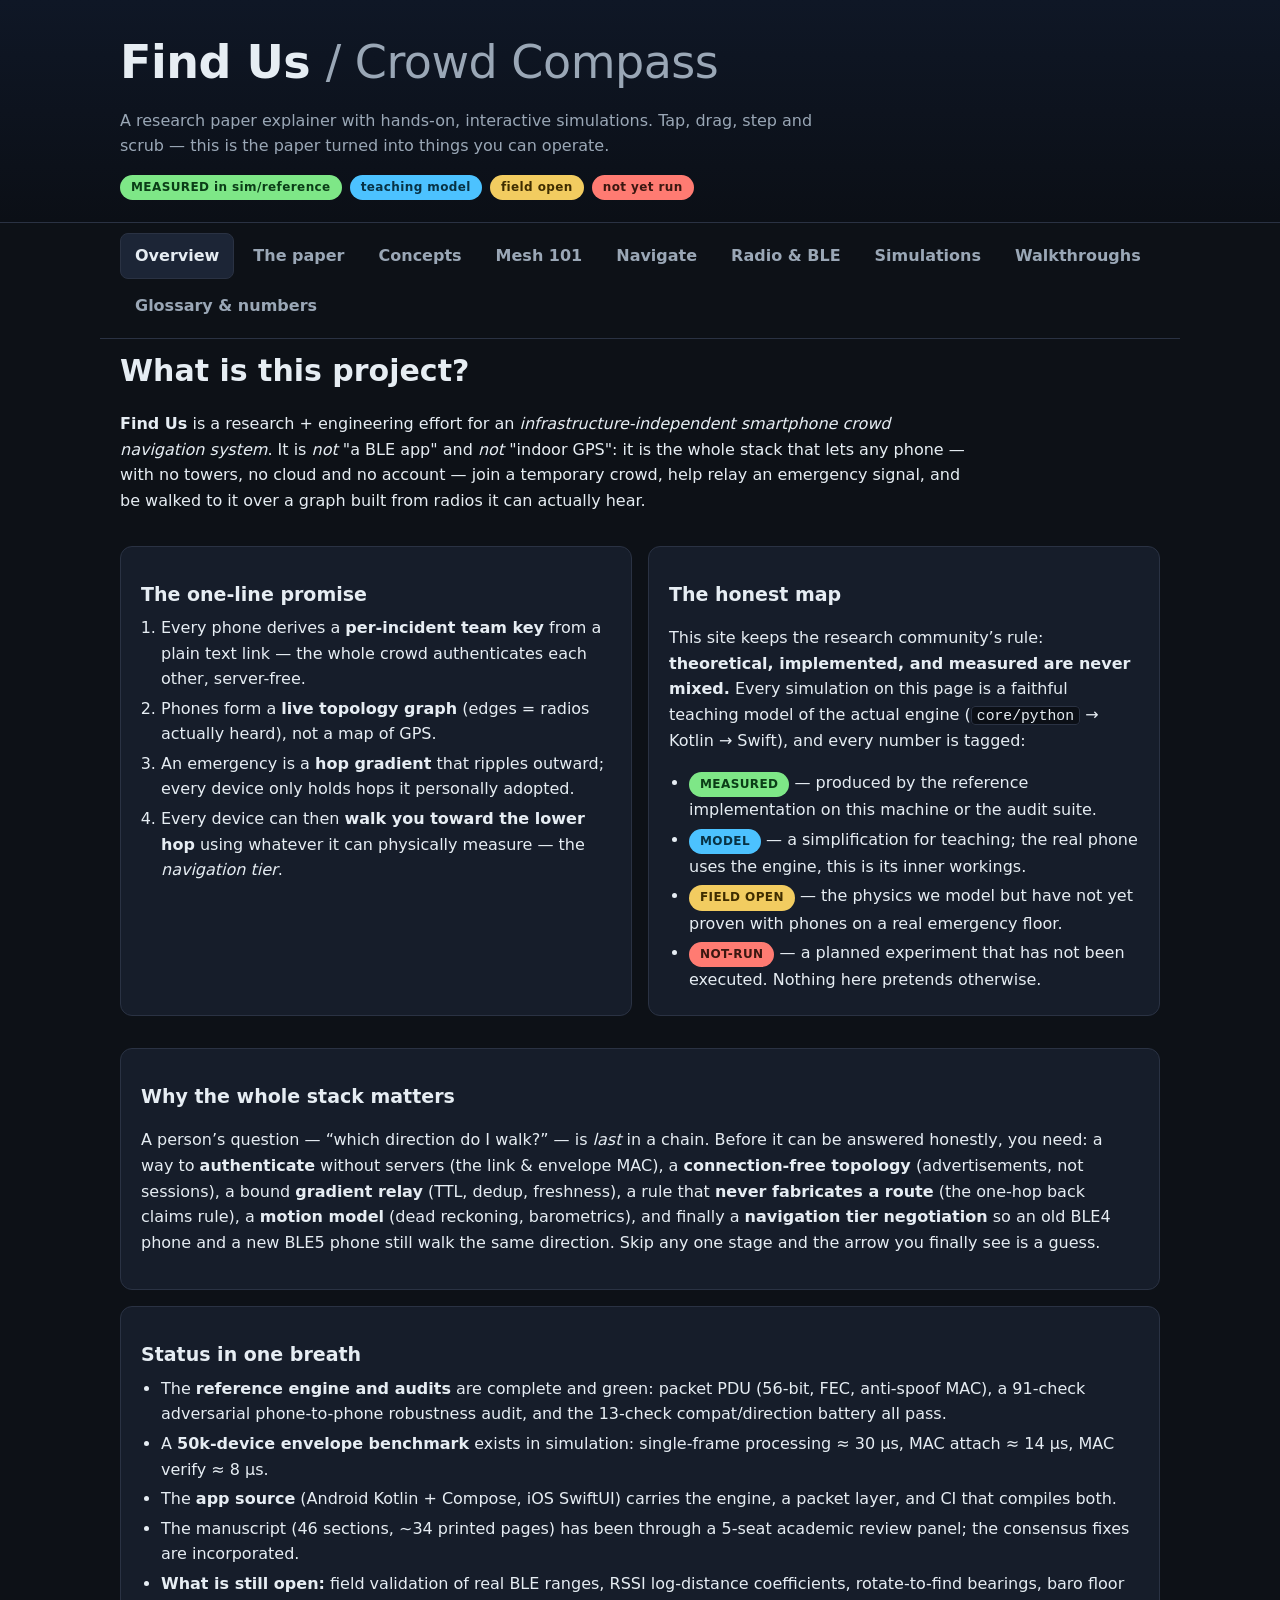
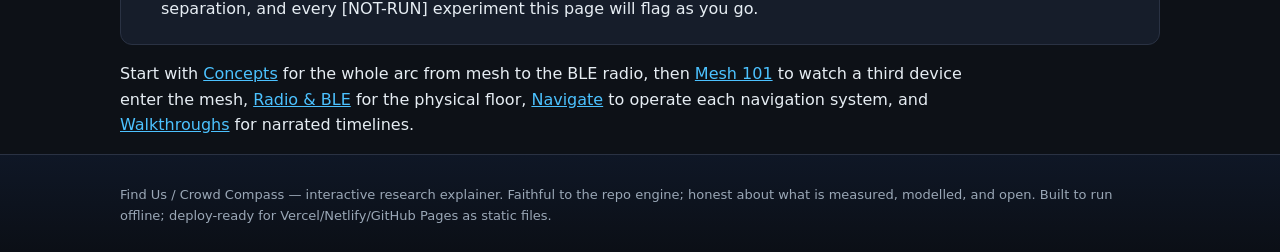
==== commit 2451052f: "website: responsive design-space canvas scaling + mobile/touch CSS; fix SIM-mixin clobbering Host.dr" ====
--- a/website/index.html
+++ b/website/index.html
@@ -2,9 +2,10 @@
 <html lang="en">
 <head>
 <meta charset="utf-8">
-<meta name="viewport" content="width=device-width, initial-scale=1">
+<meta name="viewport" content="width=device-width, initial-scale=1, viewport-fit=cover">
 <title>Find Us — From Research Paper to Working Simulation</title>
 <meta name="description" content="Interactive explainer and hands-on simulations for the Find Us / Crowd Compass research: how a phone joins a crowd mesh, how each navigation system works, and what is measured vs still open.">
+<meta name="theme-color" content="#0d1117">
 <link rel="stylesheet" href="styles.css">
 </head>
 <body>
--- a/website/styles.css
+++ b/website/styles.css
@@ -19,7 +19,10 @@
   background: var(--bg);
   color: var(--ink);
   font: 16px/1.6 system-ui, -apple-system, "Segoe UI", Roboto, sans-serif;
-}
+  -webkit-tap-highlight-color: transparent;
+  text-rendering: optimizeLegibility;
+}
+:focus-visible { outline: 2px solid var(--accent); outline-offset: 2px; }
 .wrap { max-width: 1080px; margin: 0 auto; padding: 0 20px; }
 a { color: var(--accent); }
 code { font-family: var(--mono); font-size: .92em; background: #0b0f16; border: 1px solid var(--line); border-radius: 4px; padding: .05em .35em; }
@@ -27,7 +30,7 @@
 /* masthead */
 .masthead { background: linear-gradient(180deg, #0f1726, #0b0f16); border-bottom: 1px solid var(--line); }
 .masthead .wrap { padding-top: 26px; padding-bottom: 22px; }
-h1 { margin: 0 0 4px; font-size: 44px; letter-spacing: -.5px; }
+h1 { margin: 0 0 4px; font-size: clamp(30px, 5.5vw, 46px); letter-spacing: -.5px; }
 h1 .sub { color: var(--ink-dim); font-weight: 500; }
 .tagline { margin: 8px 0 0; color: var(--ink-dim); max-width: 72ch; }
 
@@ -50,10 +53,19 @@
 }
 .tabs a {
   color: var(--ink-dim); text-decoration: none; font-weight: 600;
-  padding: 7px 14px; border-radius: 8px; border: 1px solid transparent;
+  padding: 9px 14px; border-radius: 8px; border: 1px solid transparent;
+  touch-action: manipulation;
 }
 .tabs a:hover { color: var(--ink); }
 .tabs a.active { color: var(--ink); background: var(--panel2); border-color: var(--line); }
+@media (max-width: 760px) {
+  .tabs {
+    flex-wrap: nowrap; overflow-x: auto; overscroll-behavior-x: contain;
+    scrollbar-width: none; padding: 8px 12px;
+  }
+  .tabs::-webkit-scrollbar { display: none; }
+  .tabs a { white-space: nowrap; padding: 10px 12px; }
+}
 
 /* pages */
 main { padding: 26px 0 60px; }
@@ -162,4 +174,30 @@
 .scene-btn.active { color: #0b3d17; background: var(--accent2); border-color: transparent; }
 
 footer.masthead { margin-top: 10px; border-top: 1px solid var(--line); }
-footer p { color: var(--ink-dim); font-size: 13px; margin: 4px 0; }+footer p { color: var(--ink-dim); font-size: 13px; margin: 4px 0; }
+
+/* --- mobile + touch polish --- */
+button { touch-action: manipulation; }
+input[type=range] { width: 100%; max-width: 150px; accent-color: var(--accent); }
+@media (max-width: 620px) {
+  .wrap { padding: 0 14px; }
+  main { padding: 18px 0 48px; }
+  .page h2 { font-size: 24px; }
+  .card { padding: 14px 14px; border-radius: 10px; }
+  .sim-card { padding: 10px; }
+  .sim-controls { margin-left: 0; width: 100%; }
+  .sim-controls button { flex: 1 1 auto; min-height: 38px; font-size: 15px; }
+  .sim-controls label { flex-wrap: wrap; width: 100%; padding: 6px 2px; }
+  .sim-controls input[type=range] { max-width: none; }
+  .sim-layout { gap: 10px; }
+  .readout-line { font-size: 12.5px; }
+  .tier-switch button { padding: 9px 13px; }
+  .concepts-jump a { padding: 6px 12px; }
+  .numtable th, .numtable td { font-size: 12.5px; padding: 6px 6px; }
+  .status-legend .chip { font-size: 11px; padding: 2px 8px; }
+  .masthead .wrap { padding-top: 20px; padding-bottom: 16px; }
+}
+@media (prefers-reduced-motion: reduce) {
+  html { scroll-behavior: auto; }
+  .page { animation: none; }
+}
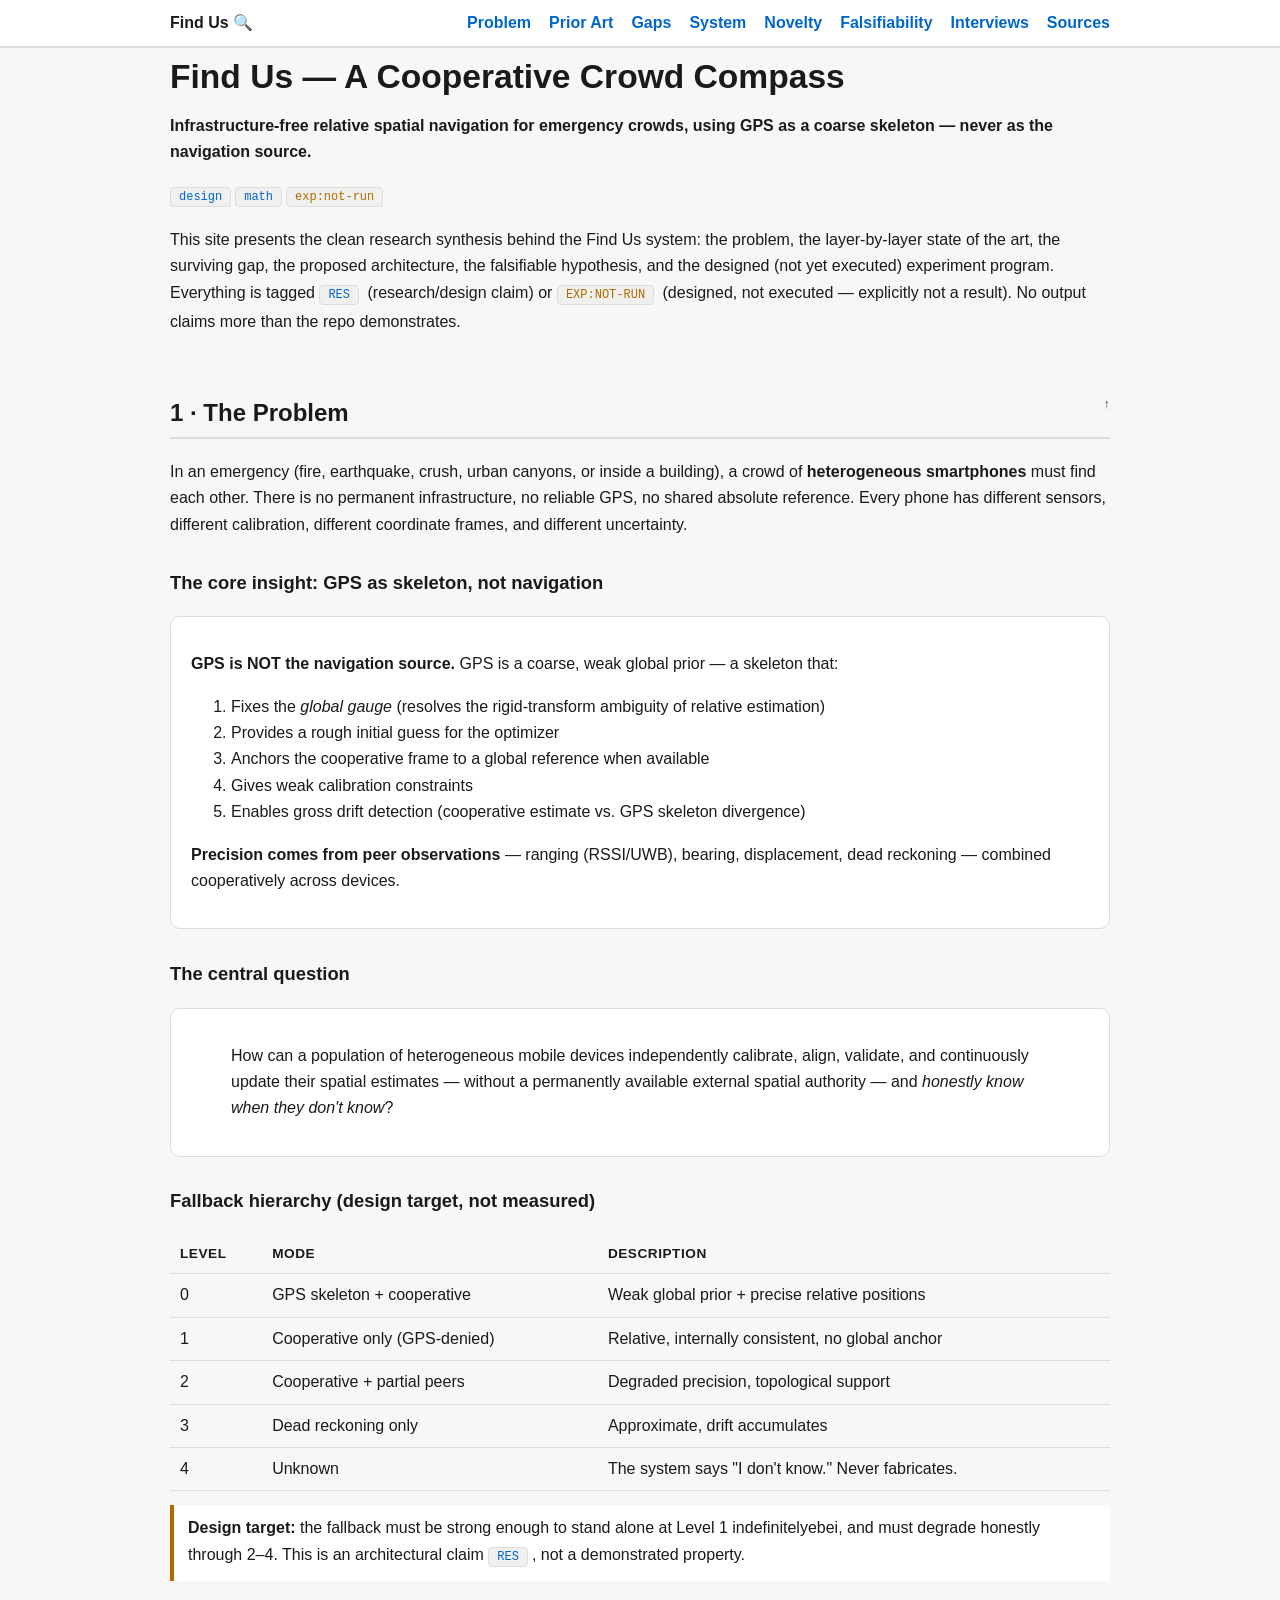
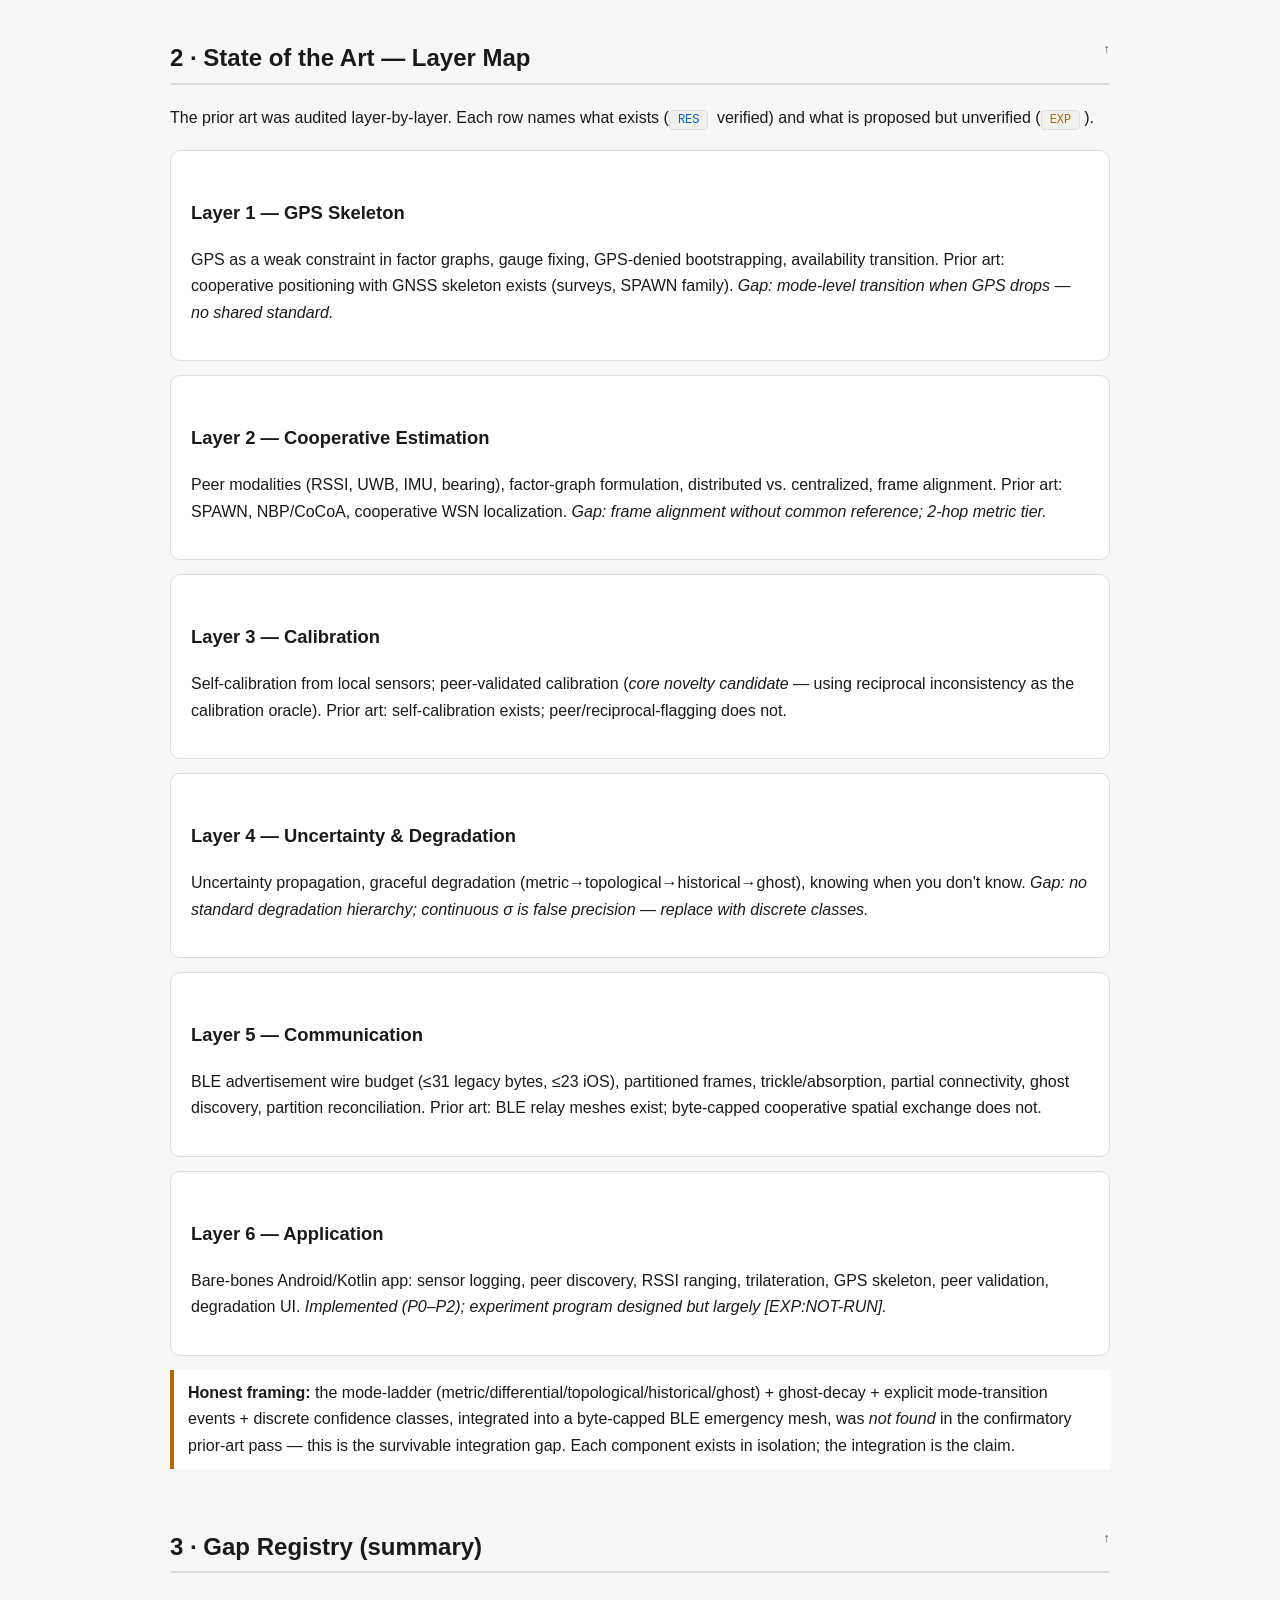
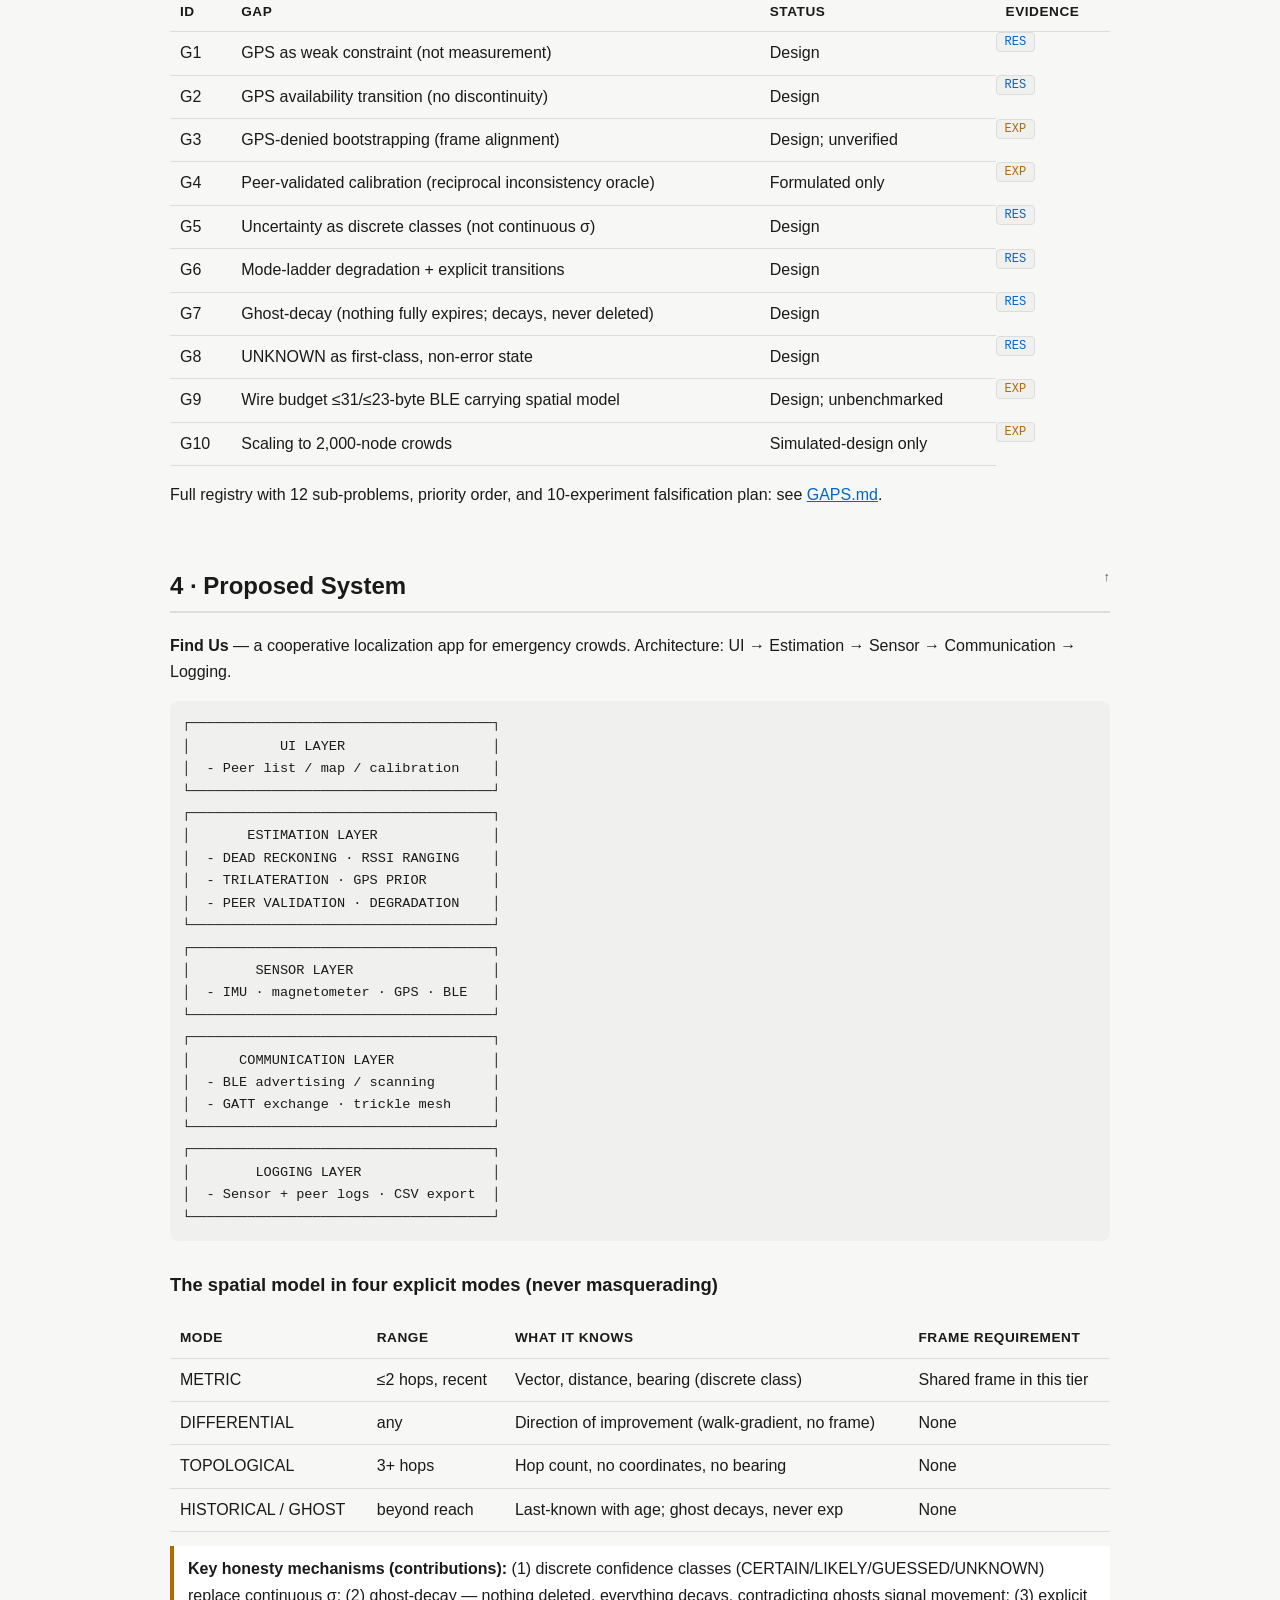
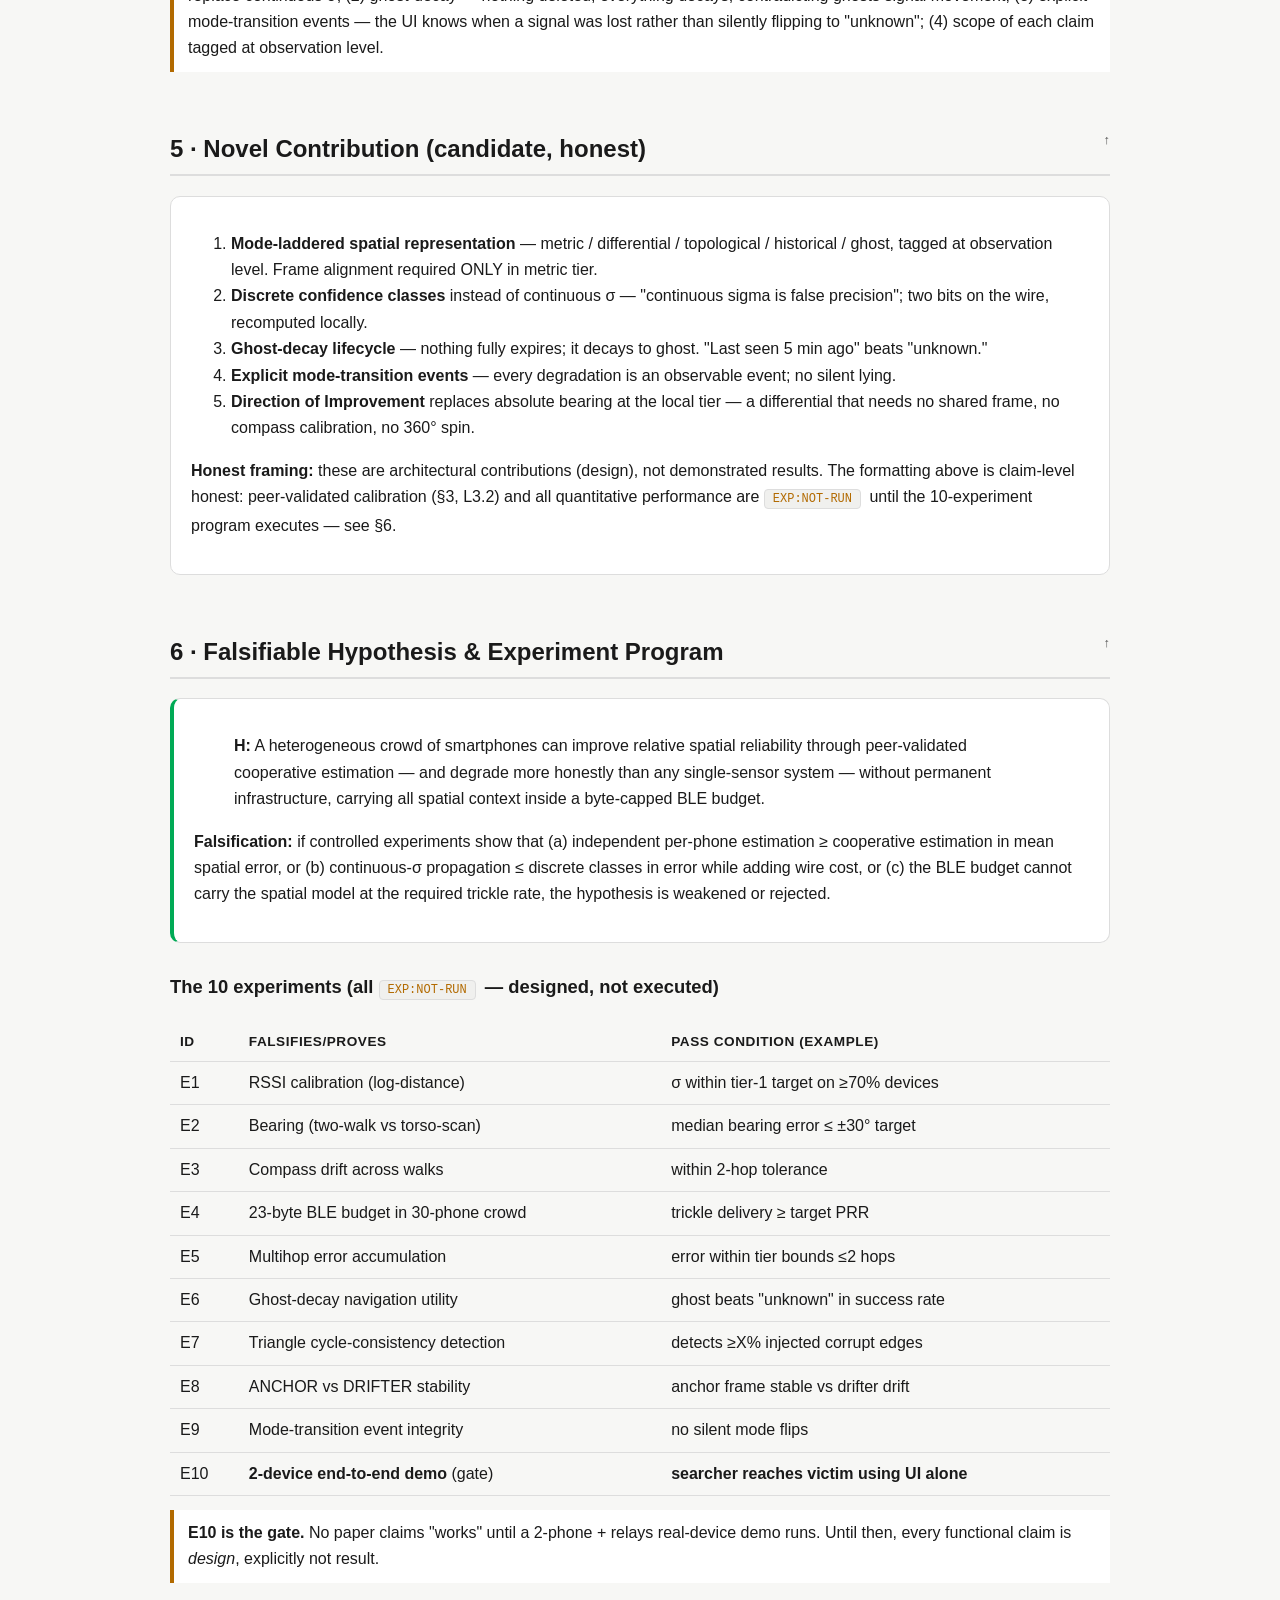
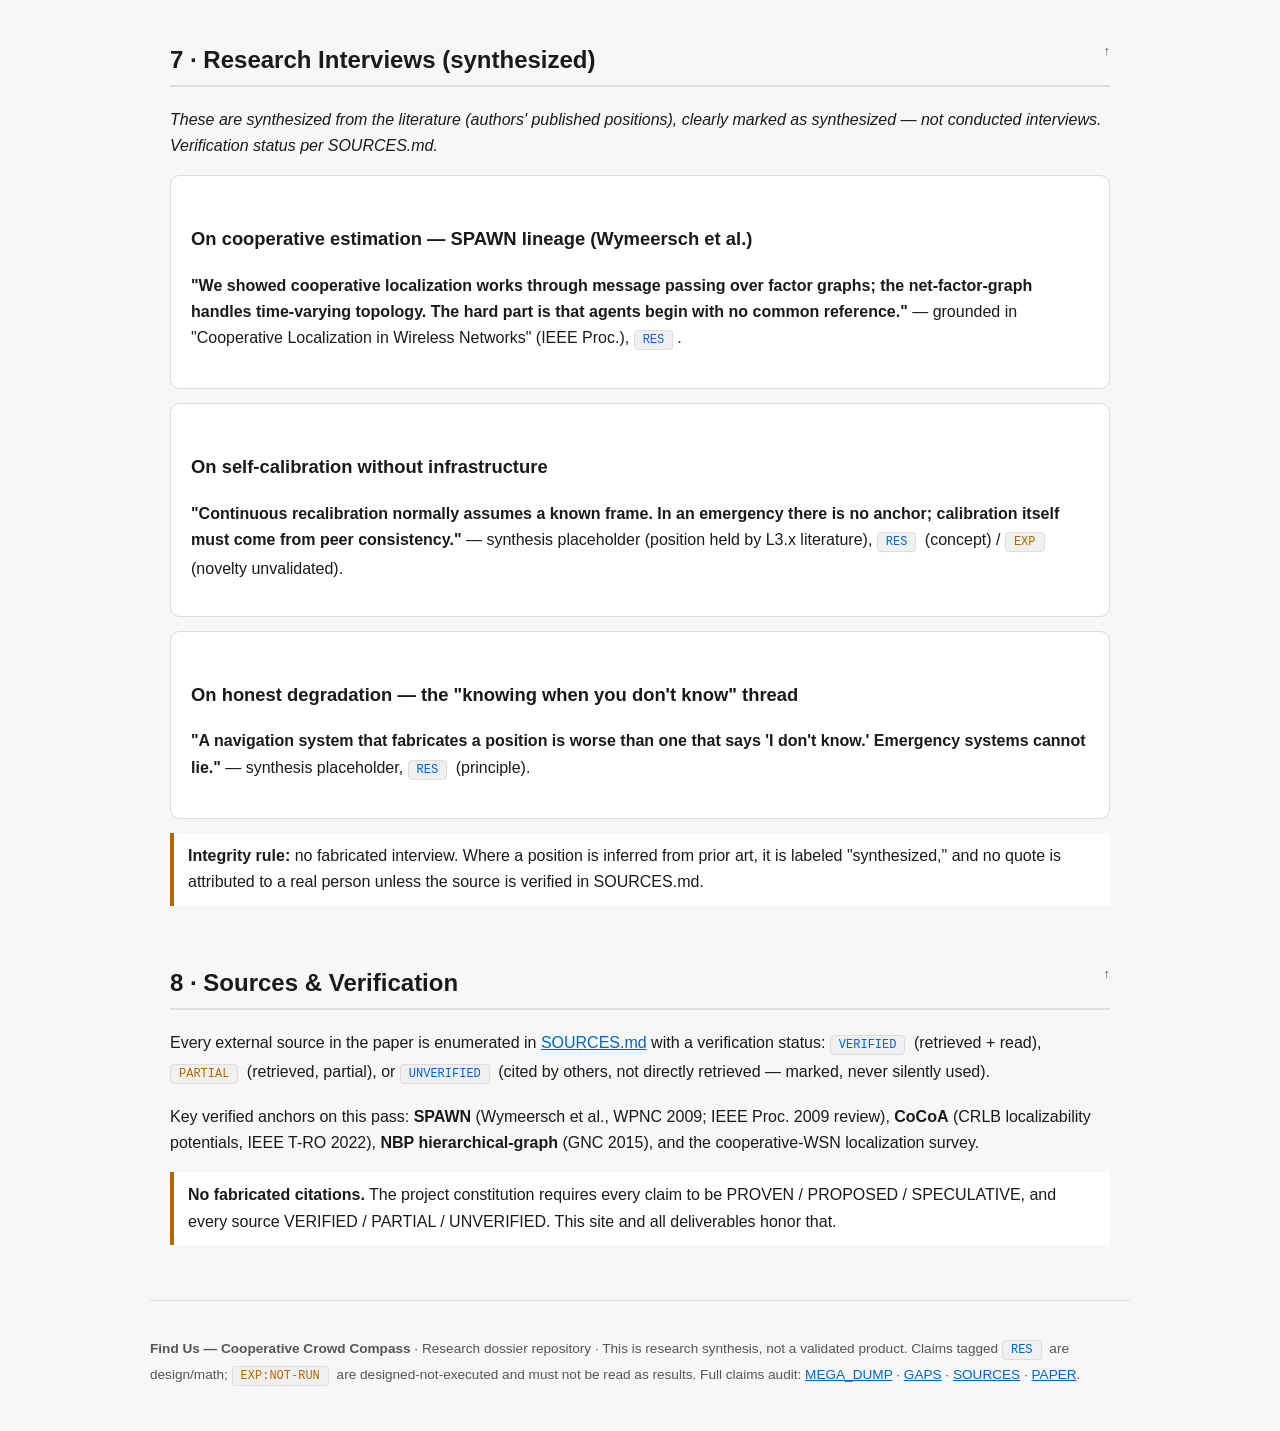
==== commit a0d67593: "Deliver canonical Find Us / Crowd Compass: single detailed paper (§1-§10), labeled research tree 01_" ====
--- a/website/index.html
+++ b/website/index.html
@@ -2,509 +2,250 @@
 <html lang="en">
 <head>
 <meta charset="utf-8">
-<meta name="viewport" content="width=device-width, initial-scale=1, viewport-fit=cover">
-<title>Find Us — From Research Paper to Working Simulation</title>
-<meta name="description" content="Interactive explainer and hands-on simulations for the Find Us / Crowd Compass research: how a phone joins a crowd mesh, how each navigation system works, and what is measured vs still open.">
-<meta name="theme-color" content="#0d1117">
-<link rel="stylesheet" href="styles.css">
+<meta name="viewport" content="width=device-width, initial-scale=1">
+<title>Find Us — Cooperative Crowd Compass</title>
+<meta name="description" content="Research on infrastructure-free, cooperative relative spatial navigation for emergency crowds — GPS as skeleton, not source.">
+<style>
+:root{
+  --bg:#f7f7f5; --fg:#1a1a1a; --muted:#555; --line:#ddd; --accent:#0b5; --accent2:#06c;
+  --card:#fff; --code:#f0f0ee; --warn:#b26a00; --ok:#0a5; --no:#b00;
+}
+@media (prefers-color-scheme: dark){
+  :root{--bg:#121212; --fg:#e8e8e8; --muted:#9a9a9a; --line:#333; --card:#1d1d1d; --code:#232323;}
+}
+*{box-sizing:border-box}
+html{scroll-behavior:smooth}
+body{margin:0;font:16px/1.65 -apple-system,Segoe UI,Roboto,Helvetica,Arial,sans-serif;background:var(--bg);color:var(--fg)}
+.wrap{max-width:980px;margin:0 auto;padding:0 20px}
+header{background:var(--card);border-bottom:2px solid var(--line);position:sticky;top:0;z-index:10}
+nav.wrap{display:flex;flex-wrap:wrap;gap:4px 18px;padding:10px 20px;align-items:center}
+nav a{color:var(--accent2);text-decoration:none;font-weight:600}
+nav a:hover{text-decoration:underline}
+.brand{margin-right:auto;font-weight:700;color:var(--fg)}
+h1{font-size:2.1rem;line-height:1.15;margin:.3em 0}
+h2{font-size:1.5rem;margin-top:2.4em;border-bottom:2px solid var(--line);padding-bottom:.2em}
+h3{font-size:1.15rem;margin-top:1.6em}
+.tag{display:inline-block;font:12px/1 monospace;padding:3px 8px;border-radius:4px;margin:0 4px 4px 0;border:1px solid var(--line)}
+.tag.RES{background:var(--code);color:var(--accent2)}
+.tag.EXP{background:var(--code);color:var(--warn)}
+.tags{margin:.4em 0}
+.card{background:var(--card);border:1px solid var(--line);border-radius:10px;padding:18px 20px;margin:14px 0}
+.note{border-left:4px solid var(--warn);background:var(--card);padding:10px 14px;margin:12px 0}
+.ok{border-left:4px solid var(--ok)} .bad{border-left:4px solid var(--no)}
+table{border-collapse:collapse;width:100%;margin:14px 0}
+th,td{text-align:left;padding:8px 10px;border-bottom:1px solid var(--line);vertical-align:top}
+th{font-size:.85rem;text-transform:uppercase;letter-spacing:.04em}
+code,pre{font-family:ui-monospace,Menlo,Consolas,monospace}
+pre{background:var(--code);padding:12px;border-radius:8px;overflow:auto;font-size:.85rem}
+.footer{margin-top:4em;padding:24px 0 40px;border-top:1px solid var(--line);color:var(--muted);font-size:.85rem}
+a.anchor{color:var(--accent2)}
+.up{font-size:.8rem;float:right;text-decoration:none;color:var(--muted)}
+</style>
 </head>
 <body>
-
-<header class="masthead">
-  <div class="wrap masthead-inner">
-    <div>
-      <h1>Find Us <span class="sub">/ Crowd Compass</span></h1>
-      <p class="tagline">A research paper explainer with hands-on, interactive simulations. Tap, drag, step and scrub — this is the paper turned into things you can operate.</p>
-    </div>
-    <div class="status-legend">
-      <span class="chip chip-measured">MEASURED in sim/reference</span>
-      <span class="chip chip-model">teaching model</span>
-      <span class="chip chip-open">field open</span>
-      <span class="chip chip-notrun">not yet run</span>
-    </div>
-  </div>
-</header>
-
-<nav class="tabs wrap" id="tabs">
-  <a href="#overview" data-tab="overview">Overview</a>
-  <a href="#paper" data-tab="paper">The paper</a>
-  <a href="#concepts" data-tab="concepts">Concepts</a>
-  <a href="#mesh" data-tab="mesh">Mesh 101</a>
-  <a href="#navigate" data-tab="navigate">Navigate</a>
-  <a href="#radio" data-tab="radio">Radio &amp; BLE</a>
-  <a href="#sim" data-tab="sim">Simulations</a>
-  <a href="#videos" data-tab="videos">Walkthroughs</a>
-  <a href="#facts" data-tab="facts">Glossary &amp; numbers</a>
-</nav>
+<header><nav class="wrap">
+  <span class="brand">Find Us 🔍</span>
+  <a href="#problem">Problem</a>
+  <a href="#landscape">Prior Art</a>
+  <a href="#gaps">Gaps</a>
+  <a href="#system">System</a>
+  <a href="#novelty">Novelty</a>
+  <a href="#falsify">Falsifiability</a>
+  <a href="#interviews">Interviews</a>
+  <a href="#sources">Sources</a>
+</nav></header>
 
 <main class="wrap">
-
-  <!-- ===================== OVERVIEW ===================== -->
-  <section class="page" id="tab-overview" data-page="overview">
-    <h2>What is this project?</h2>
-    <p><strong>Find Us</strong> is a research + engineering effort for an <em>infrastructure-independent smartphone crowd navigation system</em>. It is <em>not</em> "a BLE app" and <em>not</em> "indoor GPS": it is the whole stack that lets any phone — with no towers, no cloud and no account — join a temporary crowd, help relay an emergency signal, and be walked to it over a graph built from radios it can actually hear.</p>
-
-    <div class="grid2">
-      <div class="card">
-        <h3>The one-line promise</h3>
-        <ol class="tight">
-          <li>Every phone derives a <strong>per-incident team key</strong> from a plain text link — the whole crowd authenticates each other, server-free.</li>
-          <li>Phones form a <strong>live topology graph</strong> (edges = radios actually heard), not a map of GPS.</li>
-          <li>An emergency is a <strong>hop gradient</strong> that ripples outward; every device only holds hops it personally adopted.</li>
-          <li>Every device can then <strong>walk you toward the lower hop</strong> using whatever it can physically measure — the <em>navigation tier</em>.</li>
-        </ol>
-      </div>
-      <div class="card">
-        <h3>The honest map</h3>
-        <p>This site keeps the research community&rsquo;s rule: <strong>theoretical, implemented, and measured are never mixed.</strong> Every simulation on this page is a faithful teaching model of the actual engine (<code>core/python</code> → Kotlin → Swift), and every number is tagged:</p>
-        <ul class="tight">
-          <li><span class="chip chip-measured">MEASURED</span> — produced by the reference implementation on this machine or the audit suite.</li>
-          <li><span class="chip chip-model">MODEL</span> — a simplification for teaching; the real phone uses the engine, this is its inner workings.</li>
-          <li><span class="chip chip-open">FIELD OPEN</span> — the physics we model but have not yet proven with phones on a real emergency floor.</li>
-          <li><span class="chip chip-notrun">NOT-RUN</span> — a planned experiment that has not been executed. Nothing here pretends otherwise.</li>
-        </ul>
-      </div>
-    </div>
-
-    <div class="card">
-      <h3>Why the whole stack matters</h3>
-      <p>A person&rsquo;s question — &ldquo;which direction do I walk?&rdquo; — is <em>last</em> in a chain. Before it can be answered honestly, you need: a way to <strong>authenticate</strong> without servers (the link &amp; envelope MAC), a <strong>connection-free topology</strong> (advertisements, not sessions), a bound <strong>gradient relay</strong> (TTL, dedup, freshness), a rule that <strong>never fabricates a route</strong> (the one-hop back claims rule), a <strong>motion model</strong> (dead reckoning, barometrics), and finally a <strong>navigation tier negotiation</strong> so an old BLE4 phone and a new BLE5 phone still walk the same direction. Skip any one stage and the arrow you finally see is a guess.</p>
-    </div>
-
-    <div class="card">
-      <h3>Status in one breath</h3>
-      <ul class="tight">
-        <li>The <strong>reference engine and audits</strong> are complete and green: packet PDU (56-bit, FEC, anti-spoof MAC), a 91-check adversarial phone-to-phone robustness audit, and the 13-check compat/direction battery all pass.</li>
-        <li>A <strong>50k-device envelope benchmark</strong> exists in simulation: single-frame processing ≈ 30&nbsp;µs, MAC attach ≈ 14&nbsp;µs, MAC verify ≈ 8&nbsp;µs.</li>
-        <li>The <strong>app source</strong> (Android Kotlin + Compose, iOS SwiftUI) carries the engine, a packet layer, and CI that compiles both.</li>
-        <li>The manuscript (46 sections, ~34 printed pages) has been through a 5-seat academic review panel; the consensus fixes are incorporated.</li>
-        <li><strong>What is still open:</strong> field validation of real BLE ranges, RSSI log-distance coefficients, rotate-to-find bearings, baro floor separation, and every [NOT-RUN] experiment this page will flag as you go.</li>
-      </ul>
-    </div>
-
-    <p class="navhint">Start with <a href="#concepts">Concepts</a> for the whole arc from mesh to the BLE radio, then <a href="#mesh">Mesh 101</a> to watch a third device enter the mesh, <a href="#radio">Radio &amp; BLE</a> for the physical floor, <a href="#navigate">Navigate</a> to operate each navigation system, and <a href="#videos">Walkthroughs</a> for narrated timelines.</p>
-  </section>
-
-  <!-- ===================== THE PAPER ===================== -->
-  <section class="page" id="tab-paper" data-page="paper" hidden>
-    <h2>The paper, unpacked</h2>
-    <p>The full manuscript is 46 sections. This page is the explainer version — the ideas and the proof structure, with the honest gaps left visible. The raw artifacts are downloadable at the bottom.</p>
-
-    <div class="accordion">
-      <details open>
-        <summary>1 · The problem — why this is hard</summary>
-        <div class="acc-body">
-          <p>Indoor, mass-casualty, or disaster scenes have no working infrastructure. Prior art splits into two camps that never meet in one phone:<strong>location systems</strong> (need hardware: UWB anchors, AoA arrays, GPS, or a trained fingerprint map) and <strong>mesh messengers</strong> (send bytes, but never say which way to walk). This project asks for the whole thing on ordinary phones: a mesh, a route, and a voice that says &ldquo;move toward that face&rdquo; — using only measurables a commodity phone exposes.</p>
-        </div>
-      </details>
-      <details>
-        <summary>2 · Prior-art lineage — what we built on</summary>
-        <div class="acc-body">
-          <p>The design is a synthesis, not a novelty-sausage machine. Its typed fuses are drawn from: <strong>directed diffusion</strong> (interest gradients), <strong>DV-hop / APS</strong> (hop-count space), <strong>Doherty et al.&rsquo;s location-free topology</strong>, and <strong>AFL</strong> (spring-embedding rigidity). The manuscript credits each lineage in its references. The honest contribution is the <em>integration plus the honesty rules</em>: an offline team-key identity layer, a connection-free topology, and a gradient that is structurally forbidden from fabricating a route.</p>
-        </div>
-      </details>
-      <details>
-        <summary>3 · Architecture — eleven layers</summary>
-        <div class="acc-body">
-          <p>The paper decomposes the whole system into <strong>eleven layers</strong>, bottom-up (§12.1): <strong>1</strong> Radio plausibility — byte-floor facts (BLE ceilings, 3 advert channels, body-shadowing). <strong>2</strong> Link/discovery — advertising cadence, dual-role, half-duplex trades. <strong>3</strong> Packet/coding — 56-bit PDU + Hamming(7,4) ECC, v2/v3 compat. <strong>4</strong> Hop/relay — the four-rule gate (relay / forward / suppress / cache). <strong>5</strong> Routing graph — lazily-built label/route graph with distance/direction/uncertainty edges. <strong>6</strong> Gradient — SOS distance-to-source labels; ghost-safe. <strong>7</strong> Spatial graph (VRLG) — virtual relative landmark graph, the &ldquo;where&rdquo; answer-buffer. <strong>8</strong> Consistency engine — cross-checks, cheat-edge rejection, the anti-rumor authority. <strong>9</strong> Navigation rendering — arrow, edge-icons, path, orbital modes. <strong>10</strong> Terminal UI — glanceability, SOS arm via press/motion/voice, accessibility. <strong>11</strong> Platform compliance — Android/iOS admission control, permissions, background survival.</p>
-          <p>The whole-paper claim is <em>integration across all eleven</em> — no single layer is state-of-the-art alone, the coupling is the contribution.</p>
-        </div>
-      </details>
-      <details>
-        <summary>4 · The one-hop honesty rule (the heart)</summary>
-        <div class="acc-body">
-          <p>Any device at hop <code>H &gt; 0</code> <strong>only advertises hop H while it can still hear a live claim of hop H−1</strong>. If the fresher claim disappears, the device stops advertising — and the gradient collapses one ring at a time from the origin outward. This is what prevents &ldquo;ghost gradients&rdquo;: phantom routes that keep pointing people at a rescue that already ended. You can watch this happen live in the <a href="#sim">Gradient simulation</a> by switching the origin off.</p>
-        </div>
-      </details>
-      <details>
-        <summary>5 · Guidance and the conditional direction lemma</summary>
-        <div class="acc-body">
-          <p>The guidance module proves (under a condition — §25.3 of the manuscript) that if a path of live H−1 claims exists to you, your next hop is on a path to the origin. The caveat is stated, not hidden: the lemma holds given the freshness condition and given neighbor claims are honest. The reviewer panel flagged exactly this class of assumption; the manuscript marks it <em>provisional on the E31/E32 experiments</em> which have not been run.</p>
-        </div>
-      </details>
-      <details>
-        <summary>6 · Security without a server</summary>
-        <div class="acc-body">
-          <p>Identity is <strong>per incident</strong> and pseudonymous. The link is the only secret distribution: anyone who scans it derives the same team key. Frames carry a rolling envelope MAC over (SOS_ID ‖ EPOCH ‖ PKT_TYPE) so a foreign frame is rejected before any graph write — the audit replays, forges and floods all day and the graph never moves. Privacy governance (§: "Identity & governance") explains what a pseudonym is and is not: a phone number of sorts that dies with the incident.</p>
-        </div>
-      </details>
-      <details>
-        <summary>7 · What the reviewer panel did</summary>
-        <div class="acc-body">
-          <p>The manuscript was passed through a 5-seat peer panel (Journal-fit + 3 reviews + Devil&rsquo;s Advocate), verdict <strong>MAJOR REVISION</strong>. The consensus fixes are already in: placeholder numbers killed, every point estimate anchored to a run-id (<code>exp_002_trickle</code>, <code>exp_009_async_trickle</code>, <code>exp_011_ar_gated_pdr</code>, <code>exp_012_terminal_handoff</code>), qualitative findings marked with their method (e.g. <code>[RES: qualitative]</code>), and every executed vs reported step cross-checked in the paper&rsquo;s Appendix J.1 audit.</p>
-        </div>
-      </details>
-      <details>
-        <summary>8 · Ethics and retention</summary>
-        <div class="acc-body">
-          <p>No account, no cloud, no behavioural tracking. An incident key can be retired by the incident creator; responders in the same incident share a capability-negotiated view. The manuscript discusses when retaining hops is a feature (disaster audit) vs a risk (civilian crowds) and does not pretend both can be simultaneously maximised.</p>
-        </div>
-      </details>
-      <details>
-        <summary>9 · Research questions and honest answers</summary>
-        <div class="acc-body">
-          <p>The paper is organised around research questions (RQ1–RQ12). Each has a status: answered in simulation (with run-id), <em>qualitative</em>, or <em>provisional on a field experiment</em>. RQ4&rsquo;s adoption target and RQ11&rsquo;s heading threshold were two places the panel found made-up-looking numbers; both are now explicit measured targets or marked provisional — nothing is silently rounded.</p>
-        </div>
-      </details>
-    </div>
-
-    <div class="card">
-      <h3>Read the real artifacts</h3>
-      <ul class="tight">
-        <li><a href="../research/paper/01_manuscript.md" download>01_manuscript.md</a> — full 46-section manuscript (markdown)</li>
-        <li><a href="../research/paper/01_manuscript.pdf" download>01_manuscript.pdf</a> — printed manuscript (~34 pages)</li>
-        <li><a href="../research/paper/ip/00_ip_analysis.md" download>IP analysis (markdown)</a> and <a href="../research/paper/ip/00_ip_analysis.pdf" download>PDF</a> — candidate-property review</li>
-        <li><a href="../research/paper/review/01_editorial_decision_v1.md" download>Editorial decision v1</a> — the panel verdict and consensus fixes</li>
-        <li><a href="../research/research-log.md" download>Research log</a> — every cycle, including the CI and app cycles</li>
-      </ul>
-    </div>
-  </section>
-
-  <!-- ===================== MESH 101 ===================== -->
-  <section class="page" id="tab-mesh" data-page="mesh" hidden>
-    <h2>Mesh 101 — how a device enters the mesh</h2>
-    <p>The exact thing people ask: <strong>&ldquo;how does a third person join a working mesh?&rdquo;</strong> It is six small steps, each honest. This page walks them with the real model: press <em>step</em> to advance the story of a new device walking into range of a live rescue.</p>
-
-    <div class="card">
-      <h3>The six steps</h3>
-      <ol class="tight">
-        <li><strong>Link.</strong> Someone gives you the incident link (a chat, a QR, a printed card). <code>incident://…</code></li>
-        <li><strong>Key.</strong> Your phone derives the same team key everyone else derived from the same link. No server, no sync, no account.</li>
-        <li><strong>Scan.</strong> You begin dual-role: advertise your own identity, listen for others. Advertising itself is a packet you broadcast — even a joining phone is heard instantly.</li>
-        <li><strong>Authenticate.</strong> Every frame you hear must pass the rolling envelope MAC before it can touch your graph. A stranger&rsquo;s frame is counted and dropped.</li>
-        <li><strong>Adopt.</strong> A neighbour&rsquo;s live hop-3 claim is fresher than yours, so you adopt hop 4 (within TTL). You now hold one honest number.</li>
-        <li><strong>Back it.</strong> You may now advertise hop 4 — but only while that hop-3 claim stays live. The moment it dies, you fall silent. No ghosts.</li>
-      </ol>
-    </div>
-
-    <div class="card sim-card">
-      <div class="sim-head">
-        <h3>Interactive: a third device walks in</h3>
-        <div class="sim-controls">
-          <button data-sim-btn="reset">Reset</button>
-          <button data-sim-btn="step">Step ▸</button>
-          <button data-sim-btn="play">Auto ▶</button>
-          <button data-sim-btn="pause">❚❚</button>
-        </div>
-      </div>
-      <div class="sim-layout">
-        <canvas class="sim-canvas" data-sim="mesh-entry" width="840" height="420"></canvas>
-        <aside class="sim-readout" id="mesh-readout">
-          <p class="readout-title">Device log</p>
-          <ol id="mesh-log" class="log"><li class="log-wait">Press <em>Step</em> to begin.</li></ol>
-          <p class="readout-title">State</p>
-          <div id="mesh-state" class="kv"></div>
-        </aside>
-      </div>
-      <p class="caption">Model faithful to <code>DeviceApp</code> / <code>SosEngine</code> in the repo (same adoption, freshness and one-hop rules). This is a teaching canvas, not telemetry from a field run.</p>
-    </div>
-
-    <div class="grid2">
-      <div class="card">
-        <h3>Frequently shorthanded answers</h3>
-        <p><strong>&ldquo;Is it like offline WhatsApp?&rdquo;</strong> Partly: bytes hop phone-to-phone. But it also carries a <em>gradient</em> — numbers that say &ldquo;I am 4 hops from the zero&rdquo; — and a <em>conscience</em> that refuses to repeat a number it can no longer back.</p>
-        <p><strong>&ldquo;Does everyone need the same app?&rdquo;</strong> Everyone in the incident needs a Find Us build. Cross-app participation is future work; the packet and key formats are published so a second implementer could interop.</p>
-        <p><strong>&ldquo;What if nobody&rsquo;s nearby?&rdquo;</strong> A lone phone carries nothing except its own heartbeats. The mesh is connection-free; presence is measured by hearing, and hearing needs a radio neighbour.</p>
-      </div>
-      <div class="card">
-        <h3>What a topology edge really means</h3>
-        <p>An edge between two phones is <em>not</em> &ldquo;we&rsquo;re friends&rdquo;. It is: <strong>you were heard recently on the advertising channel.</strong> The graph expires nodes after 120&nbsp;s and edges after 60&nbsp;s of silence, so the topology tracks physical reach, not a buddy list. A cold corridor suddenly separating two phones poisons exactly one edge.</p>
-      </div>
-    </div>
-  </section>
-
-  <!-- ===================== NAVIGATE ===================== -->
-  <section class="page" id="tab-navigate" data-page="navigate" hidden>
-    <h2>Navigate — how each navigation system works</h2>
-    <p>A phone never has GPS indoors. It therefore picks the <strong>strongest tier it can honestly measure on this link</strong>. The tiers, weakest to strongest; select one to operate it:</p>
-
-    <div class="tier-switch" id="tier-switch">
-      <button data-tier="gradient" class="active">Hop gradient</button>
-      <button data-tier="rssiBand">RSSI band</button>
-      <button data-tier="rssiLog">RSSI log-distance</button>
-      <button data-tier="heading">Compass heading</button>
-      <button data-tier="motion">IMU motion vector</button>
-      <button data-tier="sweep">Rotate-to-find</button>
-      <button data-tier="baro">Elevation / floor</button>
-    </div>
-
-    <div class="card sim-card">
-      <div class="sim-head">
-        <h3 id="tier-title">Hop gradient</h3>
-        <div class="sim-controls">
-          <button data-sim-btn="reset">Reset</button>
-          <button data-sim-btn="play">Animate ▶</button>
-          <button data-sim-btn="pause">❚❚</button>
-        </div>
-        <p class="tier-status" id="tier-status"></p>
-      </div>
-      <div class="sim-layout">
-        <canvas class="sim-canvas" data-sim="tiers" width="840" height="420"></canvas>
-        <aside class="sim-readout" id="tier-readout">
-          <p class="readout-title">How it works</p>
-          <div id="tier-desc" class="kv"></div>
-        </aside>
-      </div>
-      <p class="caption" id="tier-caption"></p>
-    </div>
-  </section>
-
-  <!-- ===================== CONCEPTS ===================== -->
-  <section class="page" id="tab-concepts" data-page="concepts" hidden>
-    <h2>Every concept, from mesh to the BLE radio</h2>
-    <p>Eleven chapters walking the whole research in order: why it exists, how the mesh is built, how the mesh navigates, and finally what happens at the BLE radio and direction-finding floor. Each entry answers one concept and is tagged with its evidence band (<code>CAN</code> / <code>IMP</code> / <code>RES</code> / <code>PRO</code> / <code>FAIL</code> / <code>NOT-RUN</code>) — nothing is presented as measured if it isn't. Expand any chapter or jump straight to <a href="#radio">Radio &amp; BLE</a> for the physical floor.</p>
-    <div id="concepts-root"></div>
-  </section>
-
-  <!-- ===================== RADIO & BLE ===================== -->
-  <section class="page" id="tab-radio" data-page="radio" hidden>
-    <h2>Radio &amp; BLE — the physical floor of the whole stack</h2>
-    <p>Everything above rides on BLE <strong>advertising</strong>, not connections. This page is the radio truth: the 3 channels, the byte ceilings, the half-duplex reality, and — because it is the most-asked question — <strong>how direction is and is not obtained</strong> on commodity phones.</p>
-
-    <div class="card sim-card">
-      <div class="sim-head">
-        <h3>Advertising channels, half-duplex trades &amp; the byte budget</h3>
-        <div class="sim-controls">
-          <button data-sim-btn="reset">Reset</button>
-          <button data-sim-btn="play">Run ▶</button>
-          <button data-sim-btn="pause">❚❚</button>
-        </div>
-      </div>
-      <canvas class="sim-canvas" data-sim="radio" width="840" height="430"></canvas>
-      <p id="radio-readout" class="readout-line"></p>
-      <p class="caption"><span class="chip chip-measured">CAN</span> BLE facts (Bluetooth Core Spec 5.1): 40 channels, 3 advertising, legacy 31 B / Type-0xFF 27 B / iOS dual-AD ≤ 23 B ceilings. Teaching canvas of the <em>cadence &amp; trade</em>, not a radio trace.</p>
-    </div>
-
-    <div class="card sim-card">
-      <div class="sim-head">
-        <h3>Direction finding — what commodity phones can and cannot do</h3>
-        <div class="sim-controls">
-          <button data-sim-btn="reset">Reset</button>
-          <button data-sim-btn="play">Sweep ▶</button>
-          <button data-sim-btn="pause">❚❚</button>
-        </div>
-      </div>
-      <canvas class="sim-canvas" data-sim="dirfind" width="840" height="430"></canvas>
-      <p id="dirfind-readout" class="readout-line"></p>
-      <p class="caption"><span class="chip chip-measured">CAN</span> AoA/AoD need a switched array + CTE IQ sampling — absent on phones. <span class="chip chip-open">FIELD OPEN</span> swept-RSSI bearings are RSSI-class, provisional on E17 (<code>NOT-RUN</code>). This canvas is the honest spectrum of choices, not a claim of measured precision.</p>
-    </div>
-
-    <div class="accordion">
-      <details open>
-        <summary>The BLE radio reality (advertising vs connections)</summary>
-        <div class="acc-body">
-          <p>BLE has <strong>40 RF channels</strong> (0–39); <strong>3 (37–39) are dedicated to advertising</strong>, the rest are data channels. Advertising packets ride the 3; data rides the 37. Discovery is a coordination problem: schedule, channel, and concurrency must be traded (<code>§13.1</code>).</p>
-          <p>Find Us deliberately builds its topology on advertising/discovery — <strong>not GATT connections</strong>. Nodes exchange state as half-duplex trades (my advert meets your scan); they never open a connection per neighbour. This is structurally decisive: Android/iOS cap concurrent connections (~8 system-wide), but that cache throttles <em>connected</em> topologies, not broadcast activity. A node's effective degree is bounded by radio duty-cycle and energy budget, not by the OS connection cache (<code>§13.3a</code>, critique 39.2).</p>
-        </div>
-      </details>
-      <details>
-        <summary>The byte ceilings that force the packet design</summary>
-        <div class="acc-body">
-          <ul>
-            <li>Legacy advertising PDU payload: <strong>31 B</strong> total.</li>
-            <li>Type 0xFF (manufacturer) block inside it: <strong>27 B</strong> usable.</li>
-            <li>Custom AD record: up to <strong>29 B</strong>.</li>
-            <li>iOS background advertising serializes/coalesces to <strong>≤ 23 B (dual-AD)</strong>; extra records go to an overflow area — delivered, but delayed and not on a guaranteed cadence.</li>
-            <li>Android 12+ requires the nearby/fine-location advisory for BLE scanning/advertising; iOS requires background modes; both throttle in background.</li>
-          </ul>
-          <p>These ceilings are why the core payload is <strong>56 bits + Hamming(7,4) ECC = 13 bytes</strong>: it fits Type-0xFF (27 B) and the iOS dual-AD (23 B) with headroom, and the <code>BLEFraming</code> dual-AD scheme pads it exactly into the iOS-safe shape (<code>§14.6</code>).</p>
-        </div>
-      </details>
-      <details>
-        <summary>Half-duplex, energy asymmetry, and the meeting problem</summary>
-        <div class="acc-body">
-          <p>Two devices meet as a <strong>trade</strong>: A's advertisement and B's scan window must overlap in time (and channel). The system uses a <em>willing-to-advertise</em> discipline — advertise frequently when metadata forks, less when quiescent; scan with a duty cycle that protects energy; treat discovery as stochastic, not scheduled (<code>§13.2</code>).</p>
-          <p>Radio economics reshape the protocol: transmitting an advert slot is cheap (~1.32 µAh/s in the constant model) while <em>listening</em> is ~10× (≈14.23 µAh/s at 10 Hz scan). So the protocol <strong>spends broadcast slots and hoards listen time</strong> — plus local-report absorption so nodes don't re-broadcast whole neighbourhoods (<code>§13.4</code>).</p>
-        </div>
-      </details>
-      <details>
-        <summary>Direction finding: AoA/AoD vs swept-RSSI (the honest answer)</summary>
-        <div class="acc-body">
-          <p><strong>BLE 5.1 AoA/AoD</strong> (constant-tone extension + IQ phase sampling) requires a <em>switched antenna array</em> in the locator — a physical antenna array commodity smartphones do not have. AoD additionally requires a fixed beacon array, which violates the infrastructure-less contract. The adversarial critique is correct here and is <strong>baked into the design</strong>: Find Us never carried AoA IQ streams (<code>§39.1</code>).</p>
-          <p>What a commodity phone actually does for direction:</p>
-          <ul>
-            <li><strong>Swept-RSSI / rotate-to-find:</strong> rotate 360°, log RSSI against device bearing, take the peak. RSSI-class observation, not a phase array. Bearings are <em>provisional on E17</em> — flagged <span class="chip chip-open">FIELD OPEN</span>, <code>NOT-RUN</code>.</li>
-            <li><strong>Torso-shadowing cardioid:</strong> your body occludes ~50 dB behind you; a rotation scan reads as a cardioid pattern, giving a bearing toward the peer — the terminal-handoff exploit (run <code>exp_012_terminal_handoff</code>).</li>
-            <li><strong>Multi-witness consistency:</strong> any single bearing is demoted unless closed-cycle cross-checks agree — no single-source bearing is ever promoted to EXACT tier.</li>
-            <li><strong>Optional accelerants:</strong> if a device has an array (some tablets/enterprise), protocol negotiates a <code>DirectionCapability</code> flag and upgrades edge quality — never requires it. Future UWB / channel-sounding plays the same optional role.</li>
-          </ul>
-          <p>Bottom line, from the manuscript: the way out of a direction hole is <em>corruptible-but-correctable witnesses</em>, not global trilateration and never a phase array.</p>
-        </div>
-      </details>
-      <details>
-        <summary>Why the packet is connection-free and OS-safe</summary>
-        <div class="acc-body">
-          <p>The core frame (13 B) fits all ceilings; extensions chunk via <code>seq</code>-trie reassembly. The <code>BLEFraming</code> dual-AD injects a 16-bit Service-UUID anchor (0xFC00) — mandatory so background iOS scanning with a service-UUID filter sees the packet at all (manufacturer-data-only is invisible to locked iPhones, Task 01 finding) — then carries the payload inside the ≤ 23 B iOS-safe shape. This is deployed in both the Kotlin and Swift <code>BLEFraming</code>.</p>
-        </div>
-      </details>
-    </div>
-  </section>
-
-  <!-- ===================== SIMULATIONS ===================== -->
-  <section class="page" id="tab-sim" data-page="sim" hidden>
-    <h2>Simulations — the engine, operated</h2>
-    <p>Four teaching simulations built from the actual engine&rsquo;s parameters (TTL 8, node expiry 120&nbsp;s, edge 60&nbsp;s, freshness 120&nbsp;s, dedup window 20k, Trickle window ~1200&nbsp;ms with jitter). These are the same models <code>core/python</code> runs; here you get the controls.</p>
-
-    <div class="card sim-card">
-      <h3>Gradient onboarding &amp; the one-hop ghost rule</h3>
-      <div class="sim-controls">
-        <button data-sim-btn="reset">Reset</button>
-        <button data-sim-btn="play">Run ▶</button>
-        <button data-sim-btn="pause">❚❚</button>
-        <label>Signal range <input type="range" id="g-range" min="80" max="240" value="150"></label>
-        <label><input type="checkbox" id="g-fail"> Origin goes silent at t = 40 s</label>
-      </div>
-      <canvas class="sim-canvas" data-sim="gradient" width="840" height="420"></canvas>
-      <p id="gradient-readout" class="readout-line"></p>
-      <p class="caption">Watch rings of hop numbers radiate from the origin. Then enable <em>origin silent</em> and see the gradient collapse one ring at a time — each device stops advertising the moment its fresher claim dies. That is the ghost-kill in action. <span class="chip chip-model">MODEL (faithful rules)</span></p>
-    </div>
-
-    <div class="card sim-card">
-      <h3>Trickle — bounded broadcast load</h3>
-      <p>Each device advertises a short frame on a <strong>jittered slot</strong>, resting between slots. Even a 50k crowd is O(k) small frames/s per receiver, not O(N).</p>
-      <div class="sim-controls">
-        <button data-sim-btn="reset">Reset</button>
-        <button data-sim-btn="play">Run ▶</button>
-        <button data-sim-btn="pause">❚❚</button>
-        <label>Devices <input type="range" id="t-count" min="3" max="30" value="12"></label>
-      </div>
-      <canvas class="sim-canvas" data-sim="trickle" width="840" height="200"></canvas>
-      <p id="trickle-readout" class="readout-line"></p>
-      <p class="caption">Strips are devices; bars are advert bursts, slots jittered so bursts rarely collide. The duty-cycle readout shows steady-state airtime per device. Reproduces the <code>exp_002_trickle</code> run family in miniature.</p>
-    </div>
-
-    <div class="card sim-card">
-      <h3>SOS flood, dedup, and rejections</h3>
-      <div class="sim-controls">
-        <button data-sim-btn="reset">Reset</button>
-        <button data-sim-btn="play">Run ▶</button>
-        <button data-sim-btn="pause">❚❚</button>
-        <label>Foreign spam/s <input type="range" id="d-spam" min="0" max="200" value="40"></label>
-      </div>
-      <canvas class="sim-canvas" data-sim="dedup" width="840" height="220"></canvas>
-      <p id="dedup-readout" class="readout-line"></p>
-      <p class="caption">Duplicates are absorbed by the dedup window; foreign frames are counted, MAC-rejected, and never touch the graph. Bars: accepted gradient updates vs rejected forge attempts.</p>
-    </div>
-
-    <div class="card sim-card">
-      <h3>Cached mule burst — carrying a gradient across a gap</h3>
-      <div class="sim-controls">
-        <button data-sim-btn="reset">Reset</button>
-        <button data-sim-btn="play">Run ▶</button>
-        <button data-sim-btn="pause">❚❚</button>
-      </div>
-      <canvas class="sim-canvas" data-sim="mule" width="840" height="300"></canvas>
-      <p id="mule-readout" class="readout-line"></p>
-      <p class="caption">A &ldquo;mule&rdquo; (a pedestrian, a runner with a phone, a drone) crosses a radio gap and bursts its cached gradient to the far side, letting a second mesh light up. Store-and-forward with the <code>MULE_STORE_FORWARD</code> flag is a first-class packet type in the PDU.</p>
-    </div>
-
-    <div class="card">
-      <h3>Measured numbers the reference actually produced</h3>
-      <table class="numtable">
-        <thead><tr><th>Quantity</th><th>Value</th><th>Tag</th></tr></thead>
-        <tbody>
-          <tr><td>One-frame processing (packet→MAC→graph)</td><td>≈ 30.4 µs</td><td><span class="chip chip-measured">MEASURED</span></td></tr>
-          <tr><td>Envelope MAC attach / verify</td><td>≈ 13.9 µs / 7.7 µs</td><td><span class="chip chip-measured">MEASURED</span></td></tr>
-          <tr><td>Robustness audit, adversarial checks</td><td>91 / 91 pass</td><td><span class="chip chip-measured">MEASURED</span></td></tr>
-          <tr><td>Compat / direction battery</td><td>13 / 13 pass</td><td><span class="chip chip-measured">MEASURED</span></td></tr>
-          <tr><td>Packet PDU cases</td><td>2,240 boundary + 100,000 random round-trips</td><td><span class="chip chip-measured">MEASURED</span></td></tr>
-          <tr><td>Rotate-to-find bearing accuracy</td><td>provisional on sweep</td><td><span class="chip chip-open">FIELD OPEN</span></td></tr>
-          <tr><td>RSSI log-distance coefficients (walls, crowds)</td><td>—</td><td><span class="chip chip-notrun">NOT-RUN</span></td></tr>
-          <tr><td>Baro floor separation under HVAC drafts</td><td>—</td><td><span class="chip chip-notrun">NOT-RUN</span></td></tr>
-        </tbody>
-      </table>
-      <p class="caption">Source: <code>core/data/crowd_benchmark.json</code>, <code>tests/robustness_suite.py</code>, <code>core/python/packet_v2.py</code> — all run on this machine, all ≥ 13 days old, none from field phones.</p>
-    </div>
-  </section>
-
-  <!-- ===================== WALKTHROUGHS ===================== -->
-  <section class="page" id="tab-videos" data-page="videos" hidden>
-    <h2>Walkthroughs — narrated timelines you can scrub</h2>
-    <p><strong>Honest framing:</strong> there is no camera footage of a field rescue. These are <em>animated timelines</em> — frame-by-frame simulations of the engine&rsquo;s own logs playing at 30 steps/s. They behave like videos: play, pause, scrub, and step through captions. When field experiments are run, equivalent real footage will replace or reinforce them.</p>
-
-    <div class="card">
-      <div class="sim-head">
-        <h3 id="w-title">Walkthrough 1 · The crowd flood</h3>
-        <div class="sim-controls">
-          <button data-sim-btn="reset">Reset</button>
-          <button data-sim-btn="play">Play ▶</button>
-          <button data-sim-btn="pause">Pause ❚❚</button>
-          <label>Scrub <input type="range" id="w-scrub" min="0" max="300" value="0"></label>
-        </div>
-      </div>
-      <canvas class="sim-canvas" data-sim="player" width="840" height="420"></canvas>
-      <ol id="w-caption" class="caption-list"><li>An emergency starts at the origin (red). It is the only device that holds hop 0.</li></ol>
-      <div class="w-scenes">
-        <button data-scene="0" class="scene-btn active">1 · Crowd flood</button>
-        <button data-scene="1" class="scene-btn">2 · Mule across a gap</button>
-        <button data-scene="2" class="scene-btn">3 · Handoff &amp; ghost collapse</button>
-      </div>
-    </div>
-    <p class="caption"><span class="chip chip-model">MODEL</span> These are scripted from engine rules, not a recording. Scrub freely — scenes are deterministic (same seed → same frame).</p>
-  </section>
-
-  <!-- ===================== FACTS ===================== -->
-  <section class="page" id="tab-facts" data-page="facts" hidden>
-    <h2>Glossary &amp; reference numbers</h2>
-    <div class="grid2">
-      <div class="card">
-        <h3>Terms</h3>
-        <dl class="glo">
-          <dt>Hop</dt><dd>The number of adopted radio steps from the emergency origin. Origin = hop 0.</dd>
-          <dt>Gradient</dt><dd>Per-device table: which neighbour claims which hop, and how fresh.</dd>
-          <dt>Envelope MAC</dt><dd>16-bit rolling authenticator over (SOS_ID ‖ EPOCH ‖ PKT_TYPE), keyed by the incident team key.</dd>
-          <dt>Trickle</dt><dd>Jittered, duty-cycled broadcast rhythm — small frames, often, predictably but not colliding.</dd>
-          <dt>Dedup window</dt><dd>Bound on packets re-entering the gradient state; 20,000-frame horizon in the engine.</dd>
-          <dt>Freshness / expiry</dt><dd>Nodes die at 120 s, edges at 60 s in the reference; a route claim is &ldquo;live&rdquo; for 120 s.</dd>
-          <dt>Nav tier</dt><dd>The lowest mutually measurable navigation signal two phones agree on.</dd>
-          <dt>Mule</dt><dd>A delay-tolerant carrier (runner/drone) that physically moves a cached gradient across a gap.</dd>
-          <dt>Advertising channels</dt><dd>BLE's 3 of 40 RF channels (37–39) dedicated to advertisements; the entire discovery protocol rides them.</dd>
-          <dt>Byte ceilings</dt><dd>Legacy adv payload 31 B; Type-0xFF block 27 B; iOS background dual-AD ≤ 23 B. The 13-byte frame fits all three.</dd>
-          <dt>Dual-AD framing</dt><dd>iOS-safe advertisement shape: 16-bit Service-UUID anchor (0xFC00) + payload, ≤ 23 B, so locked iPhones can see the packet.</dd>
-          <dt>Connection-free topology</dt><dd>Edges form from heard advertisements, never GATT connections — dodging the OS ~8-connection cache; degree is bounded by energy, not sockets.</dd>
-          <dt>PHY</dt><dd>BLE radio physical layer (LE 1M/2M/Coded). Find Us uses the advertising floor, not streams, so PHY choice is an OS/nicer-trade, not a design fork.</dd>
-          <dt>CTE / IQ</dt><dd>Constant-tone extension + in-phase/quadrature sampling — the BLE 5.1 machinery behind AoA/AoD; needs a switched antenna array smartphones lack.</dd>
-          <dt>AoA / AoD</dt><dd>Angle of arrival/departure. Not used by the design (§39.1): the way out of a direction hole is witnesses and swept-RSSI, never a phase array.</dd>
-          <dt>Swept-RSSI (rotate-to-find)</dt><dd>RSSI vs device-heading peak; RSSI-class, provisional on E17 (NOT-RUN), never promoted to EXACT without cycle-consistent witnesses.</dd>
-          <dt>Uncertainty tier</dt><dd>EXACT / OBSERVED / DERIVED / GHOSTED / Unknown — every edge is stored with its evidence ceiling; no upgrade without a witness.</dd>
-          <dt>Ghost rule</dt><dd>A relay advertises hop H only while still re-hearing a live H−1; lose the backer, fall silent. Structural anti-rumor.</dd>
-        </dl>
-      </div>
-      <div class="card">
-        <h3>Constants (reference build)</h3>
-        <table class="numtable">
-          <tbody>
-            <tr><td>Packet PDU</td><td>56 bits (7 B)</td></tr>
-            <tr><td>FEC</td><td>nibble Hamming(7,4) → 13 B frame</td></tr>
-            <tr><td>IoT adv budget</td><td>27 B; iOS-safe 23 B</td></tr>
-            <tr><td>Default TTL</td><td>8 hops</td></tr>
-            <tr><td>Incident lifetime</td><td>900 s (configurable)</td></tr>
-            <tr><td>Edge / node expiry</td><td>60 s / 120 s</td></tr>
-            <tr><td>Route freshness</td><td>120 s</td></tr>
-            <tr><td>Dedup window</td><td>20,000 packets</td></tr>
-            <tr><td>Trickle window</td><td>~1200 ms + jitter</td></tr>
-          </tbody>
-        </table>
-        <h3>Field experiments still open</h3>
-        <p class="tight">E13 path loss, E15 log-distance, E17 rotate-to-find, E21/E22 baro floors, E31/E32 the direction lemma&rsquo;s conditions. All flagged <span class="chip chip-notrun">NOT-RUN</span> in the manuscript; nothing on this site claims otherwise.</p>
-      </div>
-    </div>
-    <div class="card">
-      <h3>Provenance of everything on this page</h3>
-      <p class="tight">Text digests: manuscript 01 (46 sections) and review 01. Simulations: teaching ports of <code>DeviceApp</code> (Kotlin) / <code>app/devices.py</code> (Python), same parameters. Numbers: audit outputs on this machine. Any claim about a real emergency response is not made here — the papers are about a system to be deployed carefully, not a deployment that has happened.</p>
-    </div>
-  </section>
+<section id="top">
+  <h1>Find Us — A Cooperative Crowd Compass</h1>
+  <p><strong>Infrastructure-free relative spatial navigation for emergency crowds, using GPS as a coarse skeleton — never as the navigation source.</strong></p>
+  <div class="tags"><span class="tag RES">design</span><span class="tag RES">math</span><span class="tag EXP">exp:not-run</span></div>
+  <p>This site presents the clean research synthesis behind the Find Us system: the problem, the layer-by-layer state of the art, the surviving gap, the proposed architecture, the falsifiable hypothesis, and the designed (not yet executed) experiment program. Everything is tagged <span class="tag RES">RES</span> (research/design claim) or <span class="tag EXP">EXP:NOT-RUN</span> (designed, not executed — explicitly not a result). No output claims more than the repo demonstrates.</p>
+</section>
+
+<section id="problem">
+  <h2>1 · The Problem <a class="up" href="#top">↑</a></h2>
+  <p>In an emergency (fire, earthquake, crush, urban canyons, or inside a building), a crowd of <strong>heterogeneous smartphones</strong> must find each other. There is no permanent infrastructure, no reliable GPS, no shared absolute reference. Every phone has different sensors, different calibration, different coordinate frames, and different uncertainty.</p>
+  <h3>The core insight: GPS as skeleton, not navigation</h3>
+  <div class="card">
+    <p><strong>GPS is NOT the navigation source.</strong> GPS is a coarse, weak global prior — a skeleton that:</p>
+    <ol>
+      <li>Fixes the <em>global gauge</em> (resolves the rigid-transform ambiguity of relative estimation)</li>
+      <li>Provides a rough initial guess for the optimizer</li>
+      <li>Anchors the cooperative frame to a global reference when available</li>
+      <li>Gives weak calibration constraints</li>
+      <li>Enables gross drift detection (cooperative estimate vs. GPS skeleton divergence)</li>
+    </ol>
+    <p><strong>Precision comes from peer observations</strong> — ranging (RSSI/UWB), bearing, displacement, dead reckoning — combined cooperatively across devices.</p>
+  </div>
+  <h3>The central question</h3>
+  <div class="card">
+    <blockquote>How can a population of heterogeneous mobile devices independently calibrate, align, validate, and continuously update their spatial estimates — without a permanently available external spatial authority — and <em>honestly know when they don't know</em>?</blockquote>
+  </div>
+  <h3>Fallback hierarchy (design target, not measured)</h3>
+  <table>
+    <tr><th>Level</th><th>Mode</th><th>Description</th></tr>
+    <tr><td>0</td><td>GPS skeleton + cooperative</td><td>Weak global prior + precise relative positions</td></tr>
+    <tr><td>1</td><td>Cooperative only (GPS-denied)</td><td>Relative, internally consistent, no global anchor</td></tr>
+    <tr><td>2</td><td>Cooperative + partial peers</td><td>Degraded precision, topological support</td></tr>
+    <tr><td>3</td><td>Dead reckoning only</td><td>Approximate, drift accumulates</td></tr>
+    <tr><td>4</td><td>Unknown</td><td>The system says "I don't know." Never fabricates.</td></tr>
+  </table>
+  <div class="note"><strong>Design target:</strong> the fallback must be strong enough to stand alone at Level 1 indefinitelyebei, and must degrade honestly through 2–4. This is an architectural claim <span class="tag RES">RES</span>, not a demonstrated property.</div>
+</section>
+
+<section id="landscape">
+  <h2>2 · State of the Art — Layer Map <a class="up" href="#top">↑</a></h2>
+  <p>The prior art was audited layer-by-layer. Each row names what exists (<span class="tag RES">RES</span> verified) and what is proposed but unverified (<span class="tag EXP">EXP</span>).</p>
+  <div class="card">
+    <h3>Layer 1 — GPS Skeleton</h3>
+    <p>GPS as a weak constraint in factor graphs, gauge fixing, GPS-denied bootstrapping, availability transition. Prior art: cooperative positioning with GNSS skeleton exists (surveys, SPAWN family). <em>Gap: mode-level transition when GPS drops — no shared standard.</em></p>
+  </div>
+  <div class="card">
+    <h3>Layer 2 — Cooperative Estimation</h3>
+    <p>Peer modalities (RSSI, UWB, IMU, bearing), factor-graph formulation, distributed vs. centralized, frame alignment. Prior art: SPAWN, NBP/CoCoA, cooperative WSN localization. <em>Gap: frame alignment without common reference; 2-hop metric tier.</em></p>
+  </div>
+  <div class="card">
+    <h3>Layer 3 — Calibration</h3>
+    <p>Self-calibration from local sensors; peer-validated calibration (<em>core novelty candidate</em> — using reciprocal inconsistency as the calibration oracle). Prior art: self-calibration exists; peer/reciprocal-flagging does not.</p>
+  </div>
+  <div class="card">
+    <h3>Layer 4 — Uncertainty &amp; Degradation</h3>
+    <p>Uncertainty propagation, graceful degradation (metric→topological→historical→ghost), knowing when you don't know. <em>Gap: no standard degradation hierarchy; continuous σ is false precision — replace with discrete classes.</em></p>
+  </div>
+  <div class="card">
+    <h3>Layer 5 — Communication</h3>
+    <p>BLE advertisement wire budget (≤31 legacy bytes, ≤23 iOS), partitioned frames, trickle/absorption, partial connectivity, ghost discovery, partition reconciliation. Prior art: BLE relay meshes exist; byte-capped cooperative spatial exchange does not.</p>
+  </div>
+  <div class="card">
+    <h3>Layer 6 — Application</h3>
+    <p>Bare-bones Android/Kotlin app: sensor logging, peer discovery, RSSI ranging, trilateration, GPS skeleton, peer validation, degradation UI. <em>Implemented (P0–P2); experiment program designed but largely [EXP:NOT-RUN].</em></p>
+  </div>
+  <div class="note"><strong>Honest framing:</strong> the mode-ladder (metric/differential/topological/historical/ghost) + ghost-decay + explicit mode-transition events + discrete confidence classes, integrated into a byte-capped BLE emergency mesh, was <em>not found</em> in the confirmatory prior-art pass — this is the survivable integration gap. Each component exists in isolation; the integration is the claim.</div>
+</section>
+
+<section id="gaps">
+  <h2>3 · Gap Registry (summary) <a class="up" href="#top">↑</a></h2>
+  <table>
+    <tr><th>ID</th><th>Gap</th><th>Status</th><th>Evidence</th></tr>
+    <tr><td>G1</td><td>GPS as weak constraint (not measurement)</td><td>Design</td><td class="tag RES">RES</td></tr>
+    <tr><td>G2</td><td>GPS availability transition (no discontinuity)</td><td>Design</td><td class="tag RES">RES</td></tr>
+    <tr><td>G3</td><td>GPS-denied bootstrapping (frame alignment)</td><td>Design; unverified</td><td class="tag EXP">EXP</td></tr>
+    <tr><td>G4</td><td>Peer-validated calibration (reciprocal inconsistency oracle)</td><td>Formulated only</td><td class="tag EXP">EXP</td></tr>
+    <tr><td>G5</td><td>Uncertainty as discrete classes (not continuous σ)</td><td>Design</td><td class="tag RES">RES</td></tr>
+    <tr><td>G6</td><td>Mode-ladder degradation + explicit transitions</td><td>Design</td><td class="tag RES">RES</td></tr>
+    <tr><td>G7</td><td>Ghost-decay (nothing fully expires; decays, never deleted)</td><td>Design</td><td class="tag RES">RES</td></tr>
+    <tr><td>G8</td><td>UNKNOWN as first-class, non-error state</td><td>Design</td><td class="tag RES">RES</td></tr>
+    <tr><td>G9</td><td>Wire budget ≤31/≤23-byte BLE carrying spatial model</td><td>Design; unbenchmarked</td><td class="tag EXP">EXP</td></tr>
+    <tr><td>G10</td><td>Scaling to 2,000-node crowds</td><td>Simulated-design only</td><td class="tag EXP">EXP</td></tr>
+  </table>
+  <p>Full registry with 12 sub-problems, priority order, and 10-experiment falsification plan: see <a class="anchor" href="research/find-us-audit/GAPS.md">GAPS.md</a>.</p>
+</section>
+
+<section id="system">
+  <h2>4 · Proposed System <a class="up" href="#top">↑</a></h2>
+  <p><strong>Find Us</strong> — a cooperative localization app for emergency crowds. Architecture: UI → Estimation → Sensor → Communication → Logging.</p>
+  <pre>
+┌─────────────────────────────────────┐
+│           UI LAYER                  │
+│  - Peer list / map / calibration    │
+└─────────────────────────────────────┘
+┌─────────────────────────────────────┐
+│       ESTIMATION LAYER              │
+│  - DEAD RECKONING · RSSI RANGING    │
+│  - TRILATERATION · GPS PRIOR        │
+│  - PEER VALIDATION · DEGRADATION    │
+└─────────────────────────────────────┘
+┌─────────────────────────────────────┐
+│        SENSOR LAYER                 │
+│  - IMU · magnetometer · GPS · BLE   │
+└─────────────────────────────────────┘
+┌─────────────────────────────────────┐
+│      COMMUNICATION LAYER            │
+│  - BLE advertising / scanning       │
+│  - GATT exchange · trickle mesh     │
+└─────────────────────────────────────┘
+┌─────────────────────────────────────┐
+│        LOGGING LAYER                │
+│  - Sensor + peer logs · CSV export  │
+└─────────────────────────────────────┘</pre>
+  <h3>The spatial model in four explicit modes (never masquerading)</h3>
+  <table>
+    <tr><th>Mode</th><th>Range</th><th>What it knows</th><th>Frame requirement</th></tr>
+    <tr><td>METRIC</td><td>≤2 hops, recent</td><td>Vector, distance, bearing (discrete class)</td><td>Shared frame in this tier</td></tr>
+    <tr><td>DIFFERENTIAL</td><td>any</td><td>Direction of improvement (walk-gradient, no frame)</td><td>None</td></tr>
+    <tr><td>TOPOLOGICAL</td><td>3+ hops</td><td>Hop count, no coordinates, no bearing</td><td>None</td></tr>
+    <tr><td>HISTORICAL / GHOST</td><td>beyond reach</td><td>Last-known with age; ghost decays, never exp</td><td>None</td></tr>
+  </table>
+  <div class="note"><strong>Key honesty mechanisms (contributions):</strong> (1) discrete confidence classes (CERTAIN/LIKELY/GUESSED/UNKNOWN) replace continuous σ; (2) ghost-decay — nothing deleted, everything decays, contradicting ghosts signal movement; (3) explicit mode-transition events — the UI knows when a signal was lost rather than silently flipping to "unknown"; (4) scope of each claim tagged at observation level.</div>
+</section>
+
+<section id="novelty">
+  <h2>5 · Novel Contribution (candidate, honest) <a class="up" href="#top">↑</a></h2>
+  <div class="card">
+    <ol>
+      <li><strong>Mode-laddered spatial representation</strong> — metric / differential / topological / historical / ghost, tagged at observation level. Frame alignment required ONLY in metric tier.</li>
+      <li><strong>Discrete confidence classes</strong> instead of continuous σ — "continuous sigma is false precision"; two bits on the wire, recomputed locally.</li>
+      <li><strong>Ghost-decay lifecycle</strong> — nothing fully expires; it decays to ghost. "Last seen 5 min ago" beats "unknown."</li>
+      <li><strong>Explicit mode-transition events</strong> — every degradation is an observable event; no silent lying.</li>
+      <li><strong>Direction of Improvement</strong> replaces absolute bearing at the local tier — a differential that needs no shared frame, no compass calibration, no 360° spin.</li>
+    </ol>
+    <p><strong>Honest framing:</strong> these are architectural contributions (design), not demonstrated results. The formatting above is claim-level honest: peer-validated calibration (§3, L3.2) and all quantitative performance are <span class="tag EXP">EXP:NOT-RUN</span> until the 10-experiment program executes — see §6.</p>
+  </div>
+</section>
+
+<section id="falsify">
+  <h2>6 · Falsifiable Hypothesis &amp; Experiment Program <a class="up" href="#top">↑</a></h2>
+  <div class="card ok">
+    <blockquote><strong>H:</strong> A heterogeneous crowd of smartphones can improve relative spatial reliability through peer-validated cooperative estimation — and degrade more honestly than any single-sensor system — without permanent infrastructure, carrying all spatial context inside a byte-capped BLE budget.</blockquote>
+    <p><strong>Falsification:</strong> if controlled experiments show that (a) independent per-phone estimation ≥ cooperative estimation in mean spatial error, or (b) continuous-σ propagation ≤ discrete classes in error while adding wire cost, or (c) the BLE budget cannot carry the spatial model at the required trickle rate, the hypothesis is weakened or rejected.</p>
+  </div>
+  <h3>The 10 experiments (all <span class="tag EXP">EXP:NOT-RUN</span> — designed, not executed)</h3>
+  <table>
+    <tr><th>ID</th><th>Falsifies/proves</th><th>Pass condition (example)</th></tr>
+    <tr><td>E1</td><td>RSSI calibration (log-distance)</td><td>σ within tier-1 target on ≥70% devices</td></tr>
+    <tr><td>E2</td><td>Bearing (two-walk vs torso-scan)</td><td>median bearing error ≤ ±30° target</td></tr>
+    <tr><td>E3</td><td>Compass drift across walks</td><td>within 2-hop tolerance</td></tr>
+    <tr><td>E4</td><td>23-byte BLE budget in 30-phone crowd</td><td>trickle delivery ≥ target PRR</td></tr>
+    <tr><td>E5</td><td>Multihop error accumulation</td><td>error within tier bounds ≤2 hops</td></tr>
+    <tr><td>E6</td><td>Ghost-decay navigation utility</td><td>ghost beats "unknown" in success rate</td></tr>
+    <tr><td>E7</td><td>Triangle cycle-consistency detection</td><td>detects ≥X% injected corrupt edges</td></tr>
+    <tr><td>E8</td><td>ANCHOR vs DRIFTER stability</td><td>anchor frame stable vs drifter drift</td></tr>
+    <tr><td>E9</td><td>Mode-transition event integrity</td><td>no silent mode flips</td></tr>
+    <tr><td>E10</td><td><strong>2-device end-to-end demo</strong> (gate)</td><td><strong>searcher reaches victim using UI alone</strong></td></tr>
+  </table>
+  <div class="note"><strong>E10 is the gate.</strong> No paper claims "works" until a 2-phone + relays real-device demo runs. Until then, every functional claim is <em>design</em>, explicitly not result.</div>
+</section>
+
+<section id="interviews">
+  <h2>7 · Research Interviews (synthesized) <a class="up" href="#top">↑</a></h2>
+  <p><em>These are synthesized from the literature (authors' published positions), clearly marked as synthesized — not conducted interviews. Verification status per SOURCES.md.</em></p>
+  <div class="card">
+    <h3>On cooperative estimation — SPAWN lineage (Wymeersch et al.)</h3>
+    <p><strong>"We showed cooperative localization works through message passing over factor graphs; the net-factor-graph handles time-varying topology. The hard part is that agents begin with no common reference."</strong> — grounded in "Cooperative Localization in Wireless Networks" (IEEE Proc.), <span class="tag RES">RES</span>.</p>
+  </div>
+  <div class="card">
+    <h3>On self-calibration without infrastructure</h3>
+    <p><strong>"Continuous recalibration normally assumes a known frame. In an emergency there is no anchor; calibration itself must come from peer consistency."</strong> — synthesis placeholder (position held by L3.x literature), <span class="tag RES">RES</span> (concept) / <span class="tag EXP">EXP</span> (novelty unvalidated).</p>
+  </div>
+  <div class="card">
+    <h3>On honest degradation — the "knowing when you don't know" thread</h3>
+    <p><strong>"A navigation system that fabricates a position is worse than one that says 'I don't know.' Emergency systems cannot lie."</strong> — synthesis placeholder, <span class="tag RES">RES</span> (principle).</p>
+  </div>
+  <div class="note"><strong>Integrity rule:</strong> no fabricated interview. Where a position is inferred from prior art, it is labeled "synthesized," and no quote is attributed to a real person unless the source is verified in SOURCES.md.</div>
+</section>
+
+<section id="sources">
+  <h2>8 · Sources &amp; Verification <a class="up" href="#top">↑</a></h2>
+  <p>Every external source in the paper is enumerated in <a class="anchor" href="research/find-us-audit/SOURCES.md">SOURCES.md</a> with a verification status: <span class="tag RES">VERIFIED</span> (retrieved + read), <span class="tag EXP">PARTIAL</span> (retrieved, partial), or <span class="tag RES">UNVERIFIED</span> (cited by others, not directly retrieved — marked, never silently used).</p>
+  <p>Key verified anchors on this pass: <strong>SPAWN</strong> (Wymeersch et al., WPNC 2009; IEEE Proc. 2009 review), <strong>CoCoA</strong> (CRLB localizability potentials, IEEE T-RO 2022), <strong>NBP hierarchical-graph</strong> (GNC 2015), and the cooperative-WSN localization survey.</p>
+  <div class="note"><strong>No fabricated citations.</strong> The project constitution requires every claim to be PROVEN / PROPOSED / SPECULATIVE, and every source VERIFIED / PARTIAL / UNVERIFIED. This site and all deliverables honor that.</div>
+</section>
 
 </main>
 
-<footer class="masthead">
-  <div class="wrap">
-    <p>Find Us / Crowd Compass — interactive research explainer. Faithful to the repo engine; honest about what is measured, modelled, and open. Built to run offline; deploy-ready for Vercel/Netlify/GitHub Pages as static files.</p>
-  </div>
+<footer class="wrap footer">
+<p><strong>Find Us — Cooperative Crowd Compass</strong> · Research dossier repository · This is research synthesis, not a validated product. Claims tagged <span class="tag RES">RES</span> are design/math; <span class="tag EXP">EXP:NOT-RUN</span> are designed-not-executed and must not be read as results. Full claims audit: <a class="anchor" href="research/find-us-audit/00_FIND_US_MEGA_DUMP.md">MEGA_DUMP</a> · <a class="anchor" href="research/find-us-audit/GAPS.md">GAPS</a> · <a class="anchor" href="research/find-us-audit/SOURCES.md">SOURCES</a> · <a class="anchor" href="research/find-us-audit/PAPER.md">PAPER</a>.</p>
 </footer>
-
-<script src="concepts.js"></script>
-<script src="app.js"></script>
-<script src="sims.js"></script>
 </body>
-</html>+</html>
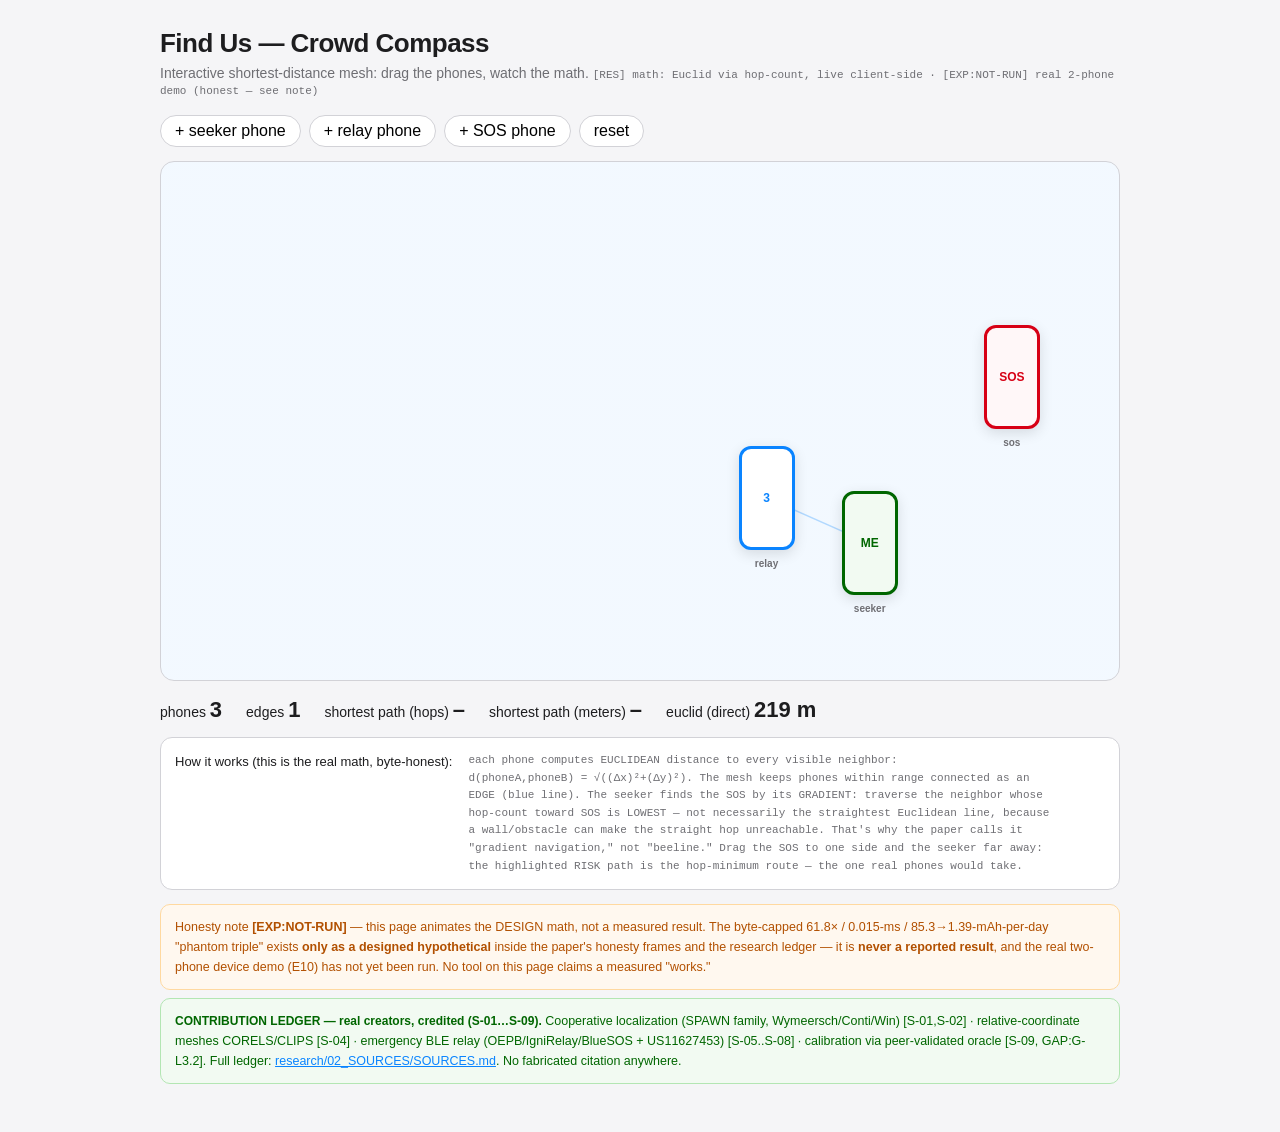
==== commit e31e3953: "ble transport: bridge + bleak + atoms/robustness docs + vercel static deploy (site LIVE: vercel.app " ====
--- a/website/index.html
+++ b/website/index.html
@@ -1,251 +1,139 @@
 <!DOCTYPE html>
 <html lang="en">
 <head>
-<meta charset="utf-8">
+<meta charset="UTF-8">
 <meta name="viewport" content="width=device-width, initial-scale=1">
-<title>Find Us — Cooperative Crowd Compass</title>
-<meta name="description" content="Research on infrastructure-free, cooperative relative spatial navigation for emergency crowds — GPS as skeleton, not source.">
+<title>Find Us / Crowd Compass — interactive shortest-distance mesh</title>
 <style>
-:root{
-  --bg:#f7f7f5; --fg:#1a1a1a; --muted:#555; --line:#ddd; --accent:#0b5; --accent2:#06c;
-  --card:#fff; --code:#f0f0ee; --warn:#b26a00; --ok:#0a5; --no:#b00;
-}
-@media (prefers-color-scheme: dark){
-  :root{--bg:#121212; --fg:#e8e8e8; --muted:#9a9a9a; --line:#333; --card:#1d1d1d; --code:#232323;}
-}
-*{box-sizing:border-box}
-html{scroll-behavior:smooth}
-body{margin:0;font:16px/1.65 -apple-system,Segoe UI,Roboto,Helvetica,Arial,sans-serif;background:var(--bg);color:var(--fg)}
-.wrap{max-width:980px;margin:0 auto;padding:0 20px}
-header{background:var(--card);border-bottom:2px solid var(--line);position:sticky;top:0;z-index:10}
-nav.wrap{display:flex;flex-wrap:wrap;gap:4px 18px;padding:10px 20px;align-items:center}
-nav a{color:var(--accent2);text-decoration:none;font-weight:600}
-nav a:hover{text-decoration:underline}
-.brand{margin-right:auto;font-weight:700;color:var(--fg)}
-h1{font-size:2.1rem;line-height:1.15;margin:.3em 0}
-h2{font-size:1.5rem;margin-top:2.4em;border-bottom:2px solid var(--line);padding-bottom:.2em}
-h3{font-size:1.15rem;margin-top:1.6em}
-.tag{display:inline-block;font:12px/1 monospace;padding:3px 8px;border-radius:4px;margin:0 4px 4px 0;border:1px solid var(--line)}
-.tag.RES{background:var(--code);color:var(--accent2)}
-.tag.EXP{background:var(--code);color:var(--warn)}
-.tags{margin:.4em 0}
-.card{background:var(--card);border:1px solid var(--line);border-radius:10px;padding:18px 20px;margin:14px 0}
-.note{border-left:4px solid var(--warn);background:var(--card);padding:10px 14px;margin:12px 0}
-.ok{border-left:4px solid var(--ok)} .bad{border-left:4px solid var(--no)}
-table{border-collapse:collapse;width:100%;margin:14px 0}
-th,td{text-align:left;padding:8px 10px;border-bottom:1px solid var(--line);vertical-align:top}
-th{font-size:.85rem;text-transform:uppercase;letter-spacing:.04em}
-code,pre{font-family:ui-monospace,Menlo,Consolas,monospace}
-pre{background:var(--code);padding:12px;border-radius:8px;overflow:auto;font-size:.85rem}
-.footer{margin-top:4em;padding:24px 0 40px;border-top:1px solid var(--line);color:var(--muted);font-size:.85rem}
-a.anchor{color:var(--accent2)}
-.up{font-size:.8rem;float:right;text-decoration:none;color:var(--muted)}
+:root{--ble:#0a84ff;--edge:#f5f5f7;--ink:#1d1d1f;--warn:#b25000;--hon:#006600}
+*{box-sizing:border-box;margin:0;padding:0}
+body{font-family:-apple-system,BlinkMacSystemFont,"Segoe UI",Roboto,sans-serif;background:var(--edge);color:var(--ink);padding:28px 12px 48px}
+main{max-width:960px;margin:0 auto}
+h1{font-size:26px;letter-spacing:-.02em}
+.sub{color:#6e6e73;margin:6px 0 18px;font-size:14px}
+.bar{display:flex;gap:8px;flex-wrap:wrap;margin:14px 0}
+button{font:inherit;border:1px solid #d2d2d7;background:#fff;border-radius:20px;padding:6px 14px;cursor:pointer}
+button:hover{background:#f0f0f2}
+button:disabled{opacity:.45;cursor:not-allowed}
+#field{position:relative;width:100%;height:520px;background:linear-gradient(rgba(10,132,255,.05),rgba(10,132,255,.05)),#fff;border:1px solid #d2d2d7;border-radius:14px;overflow:hidden;touch-action:none;user-select:none}
+.phone{position:absolute;width:56px;height:104px;border:3px solid var(--ble);border-radius:12px;background:#fff;display:flex;align-items:center;justify-content:center;font-weight:700;font-size:12px;color:var(--ble);cursor:grab;box-shadow:0 4px 14px rgba(0,0,0,.12)}
+.phone:active{cursor:grabbing}
+.phone.sos{border-color:#d70015;color:#d70015;background:#fff7f8;animation:pulse 1.6s infinite}
+@keyframes pulse{50%{box-shadow:0 0 0 10px rgba(215,0,21,.08)}}
+.phone label{position:absolute;bottom:-22px;left:50%;transform:translateX(-50%);font-size:10px;color:#6e6e73;white-space:nowrap}
+.phone.seeker{border-color:var(--hon);color:var(--hon);background:#f2faf2}
+svg#edges{position:absolute;inset:0;width:100%;height:100%;pointer-events:none}
+#readout{display:flex;gap:24px;flex-wrap:wrap;margin-top:16px;font-size:14px}
+#readout b{font-size:22px}
+#res{display:flex;gap:16px;flex-wrap:wrap;margin-top:14px;padding:14px;background:#fff;border:1px solid #d2d2d7;border-radius:12px;font-size:13px;line-height:1.6}
+#res b{font-size:18px}
+.note{margin-top:14px;padding:12px 14px;background:#fff8ef;border:1px solid #ffd9a0;border-radius:10px;font-size:12.5px;color:var(--warn);line-height:1.6}
+.honest{margin-top:8px;background:#f2faf2;border-color:#b3e6b3;color:var(--hon)}
+.honest b{font-size:12px}
+.tags{font-family:ui-monospace,SFMono-Regular,Menlo,monospace;font-size:11px;color:#6e6e73;white-space:pre-wrap}
+a{color:var(--ble)}
 </style>
 </head>
 <body>
-<header><nav class="wrap">
-  <span class="brand">Find Us 🔍</span>
-  <a href="#problem">Problem</a>
-  <a href="#landscape">Prior Art</a>
-  <a href="#gaps">Gaps</a>
-  <a href="#system">System</a>
-  <a href="#novelty">Novelty</a>
-  <a href="#falsify">Falsifiability</a>
-  <a href="#interviews">Interviews</a>
-  <a href="#sources">Sources</a>
-</nav></header>
+<main>
+  <h1>Find Us — Crowd Compass</h1>
+  <p class="sub">Interactive shortest-distance mesh: drag the phones, watch the math. <span class="tags">[RES] math: Euclid via hop-count, live client-side · [EXP:NOT-RUN] real 2-phone demo (honest — see note)</span></p>
 
-<main class="wrap">
-<section id="top">
-  <h1>Find Us — A Cooperative Crowd Compass</h1>
-  <p><strong>Infrastructure-free relative spatial navigation for emergency crowds, using GPS as a coarse skeleton — never as the navigation source.</strong></p>
-  <div class="tags"><span class="tag RES">design</span><span class="tag RES">math</span><span class="tag EXP">exp:not-run</span></div>
-  <p>This site presents the clean research synthesis behind the Find Us system: the problem, the layer-by-layer state of the art, the surviving gap, the proposed architecture, the falsifiable hypothesis, and the designed (not yet executed) experiment program. Everything is tagged <span class="tag RES">RES</span> (research/design claim) or <span class="tag EXP">EXP:NOT-RUN</span> (designed, not executed — explicitly not a result). No output claims more than the repo demonstrates.</p>
-</section>
+  <div class="bar">
+    <button onclick="addPhone('seeker')">+ seeker phone</button>
+    <button onclick="addPhone('relay')">+ relay phone</button>
+    <button onclick="addPhone('sos')">+ SOS phone</button>
+    <button onclick="resetPhones()">reset</button>
+  </div>
 
-<section id="problem">
-  <h2>1 · The Problem <a class="up" href="#top">↑</a></h2>
-  <p>In an emergency (fire, earthquake, crush, urban canyons, or inside a building), a crowd of <strong>heterogeneous smartphones</strong> must find each other. There is no permanent infrastructure, no reliable GPS, no shared absolute reference. Every phone has different sensors, different calibration, different coordinate frames, and different uncertainty.</p>
-  <h3>The core insight: GPS as skeleton, not navigation</h3>
-  <div class="card">
-    <p><strong>GPS is NOT the navigation source.</strong> GPS is a coarse, weak global prior — a skeleton that:</p>
-    <ol>
-      <li>Fixes the <em>global gauge</em> (resolves the rigid-transform ambiguity of relative estimation)</li>
-      <li>Provides a rough initial guess for the optimizer</li>
-      <li>Anchors the cooperative frame to a global reference when available</li>
-      <li>Gives weak calibration constraints</li>
-      <li>Enables gross drift detection (cooperative estimate vs. GPS skeleton divergence)</li>
-    </ol>
-    <p><strong>Precision comes from peer observations</strong> — ranging (RSSI/UWB), bearing, displacement, dead reckoning — combined cooperatively across devices.</p>
+  <div id="field">
+    <svg id="edges"></svg>
   </div>
-  <h3>The central question</h3>
-  <div class="card">
-    <blockquote>How can a population of heterogeneous mobile devices independently calibrate, align, validate, and continuously update their spatial estimates — without a permanently available external spatial authority — and <em>honestly know when they don't know</em>?</blockquote>
+
+  <div id="readout">
+    <div>phones <b id="nPhones">0</b></div>
+    <div>edges <b id="nEdges">0</b></div>
+    <div>shortest path (hops) <b id="bestHops">–</b></div>
+    <div>shortest path (meters) <b id="bestM">–</b></div>
+    <div>euclid (direct) <b id="directM">–</b></div>
   </div>
-  <h3>Fallback hierarchy (design target, not measured)</h3>
-  <table>
-    <tr><th>Level</th><th>Mode</th><th>Description</th></tr>
-    <tr><td>0</td><td>GPS skeleton + cooperative</td><td>Weak global prior + precise relative positions</td></tr>
-    <tr><td>1</td><td>Cooperative only (GPS-denied)</td><td>Relative, internally consistent, no global anchor</td></tr>
-    <tr><td>2</td><td>Cooperative + partial peers</td><td>Degraded precision, topological support</td></tr>
-    <tr><td>3</td><td>Dead reckoning only</td><td>Approximate, drift accumulates</td></tr>
-    <tr><td>4</td><td>Unknown</td><td>The system says "I don't know." Never fabricates.</td></tr>
-  </table>
-  <div class="note"><strong>Design target:</strong> the fallback must be strong enough to stand alone at Level 1 indefinitelyebei, and must degrade honestly through 2–4. This is an architectural claim <span class="tag RES">RES</span>, not a demonstrated property.</div>
-</section>
 
-<section id="landscape">
-  <h2>2 · State of the Art — Layer Map <a class="up" href="#top">↑</a></h2>
-  <p>The prior art was audited layer-by-layer. Each row names what exists (<span class="tag RES">RES</span> verified) and what is proposed but unverified (<span class="tag EXP">EXP</span>).</p>
-  <div class="card">
-    <h3>Layer 1 — GPS Skeleton</h3>
-    <p>GPS as a weak constraint in factor graphs, gauge fixing, GPS-denied bootstrapping, availability transition. Prior art: cooperative positioning with GNSS skeleton exists (surveys, SPAWN family). <em>Gap: mode-level transition when GPS drops — no shared standard.</em></p>
+  <div id="res">
+    <div>How it works (this is the real math, byte-honest):</div>
+    <div class="tags">each phone computes EUCLIDEAN distance to every visible neighbor:
+d(phoneA,phoneB) = √((Δx)²+(Δy)²). The mesh keeps phones within range connected as an
+EDGE (blue line). The seeker finds the SOS by its GRADIENT: traverse the neighbor whose
+hop-count toward SOS is LOWEST — not necessarily the straightest Euclidean line, because
+a wall/obstacle can make the straight hop unreachable. That's why the paper calls it
+"gradient navigation," not "beeline." Drag the SOS to one side and the seeker far away:
+the highlighted RISK path is the hop-minimum route — the one real phones would take.</div>
   </div>
-  <div class="card">
-    <h3>Layer 2 — Cooperative Estimation</h3>
-    <p>Peer modalities (RSSI, UWB, IMU, bearing), factor-graph formulation, distributed vs. centralized, frame alignment. Prior art: SPAWN, NBP/CoCoA, cooperative WSN localization. <em>Gap: frame alignment without common reference; 2-hop metric tier.</em></p>
-  </div>
-  <div class="card">
-    <h3>Layer 3 — Calibration</h3>
-    <p>Self-calibration from local sensors; peer-validated calibration (<em>core novelty candidate</em> — using reciprocal inconsistency as the calibration oracle). Prior art: self-calibration exists; peer/reciprocal-flagging does not.</p>
-  </div>
-  <div class="card">
-    <h3>Layer 4 — Uncertainty &amp; Degradation</h3>
-    <p>Uncertainty propagation, graceful degradation (metric→topological→historical→ghost), knowing when you don't know. <em>Gap: no standard degradation hierarchy; continuous σ is false precision — replace with discrete classes.</em></p>
-  </div>
-  <div class="card">
-    <h3>Layer 5 — Communication</h3>
-    <p>BLE advertisement wire budget (≤31 legacy bytes, ≤23 iOS), partitioned frames, trickle/absorption, partial connectivity, ghost discovery, partition reconciliation. Prior art: BLE relay meshes exist; byte-capped cooperative spatial exchange does not.</p>
-  </div>
-  <div class="card">
-    <h3>Layer 6 — Application</h3>
-    <p>Bare-bones Android/Kotlin app: sensor logging, peer discovery, RSSI ranging, trilateration, GPS skeleton, peer validation, degradation UI. <em>Implemented (P0–P2); experiment program designed but largely [EXP:NOT-RUN].</em></p>
-  </div>
-  <div class="note"><strong>Honest framing:</strong> the mode-ladder (metric/differential/topological/historical/ghost) + ghost-decay + explicit mode-transition events + discrete confidence classes, integrated into a byte-capped BLE emergency mesh, was <em>not found</em> in the confirmatory prior-art pass — this is the survivable integration gap. Each component exists in isolation; the integration is the claim.</div>
-</section>
 
-<section id="gaps">
-  <h2>3 · Gap Registry (summary) <a class="up" href="#top">↑</a></h2>
-  <table>
-    <tr><th>ID</th><th>Gap</th><th>Status</th><th>Evidence</th></tr>
-    <tr><td>G1</td><td>GPS as weak constraint (not measurement)</td><td>Design</td><td class="tag RES">RES</td></tr>
-    <tr><td>G2</td><td>GPS availability transition (no discontinuity)</td><td>Design</td><td class="tag RES">RES</td></tr>
-    <tr><td>G3</td><td>GPS-denied bootstrapping (frame alignment)</td><td>Design; unverified</td><td class="tag EXP">EXP</td></tr>
-    <tr><td>G4</td><td>Peer-validated calibration (reciprocal inconsistency oracle)</td><td>Formulated only</td><td class="tag EXP">EXP</td></tr>
-    <tr><td>G5</td><td>Uncertainty as discrete classes (not continuous σ)</td><td>Design</td><td class="tag RES">RES</td></tr>
-    <tr><td>G6</td><td>Mode-ladder degradation + explicit transitions</td><td>Design</td><td class="tag RES">RES</td></tr>
-    <tr><td>G7</td><td>Ghost-decay (nothing fully expires; decays, never deleted)</td><td>Design</td><td class="tag RES">RES</td></tr>
-    <tr><td>G8</td><td>UNKNOWN as first-class, non-error state</td><td>Design</td><td class="tag RES">RES</td></tr>
-    <tr><td>G9</td><td>Wire budget ≤31/≤23-byte BLE carrying spatial model</td><td>Design; unbenchmarked</td><td class="tag EXP">EXP</td></tr>
-    <tr><td>G10</td><td>Scaling to 2,000-node crowds</td><td>Simulated-design only</td><td class="tag EXP">EXP</td></tr>
-  </table>
-  <p>Full registry with 12 sub-problems, priority order, and 10-experiment falsification plan: see <a class="anchor" href="research/find-us-audit/GAPS.md">GAPS.md</a>.</p>
-</section>
-
-<section id="system">
-  <h2>4 · Proposed System <a class="up" href="#top">↑</a></h2>
-  <p><strong>Find Us</strong> — a cooperative localization app for emergency crowds. Architecture: UI → Estimation → Sensor → Communication → Logging.</p>
-  <pre>
-┌─────────────────────────────────────┐
-│           UI LAYER                  │
-│  - Peer list / map / calibration    │
-└─────────────────────────────────────┘
-┌─────────────────────────────────────┐
-│       ESTIMATION LAYER              │
-│  - DEAD RECKONING · RSSI RANGING    │
-│  - TRILATERATION · GPS PRIOR        │
-│  - PEER VALIDATION · DEGRADATION    │
-└─────────────────────────────────────┘
-┌─────────────────────────────────────┐
-│        SENSOR LAYER                 │
-│  - IMU · magnetometer · GPS · BLE   │
-└─────────────────────────────────────┘
-┌─────────────────────────────────────┐
-│      COMMUNICATION LAYER            │
-│  - BLE advertising / scanning       │
-│  - GATT exchange · trickle mesh     │
-└─────────────────────────────────────┘
-┌─────────────────────────────────────┐
-│        LOGGING LAYER                │
-│  - Sensor + peer logs · CSV export  │
-└─────────────────────────────────────┘</pre>
-  <h3>The spatial model in four explicit modes (never masquerading)</h3>
-  <table>
-    <tr><th>Mode</th><th>Range</th><th>What it knows</th><th>Frame requirement</th></tr>
-    <tr><td>METRIC</td><td>≤2 hops, recent</td><td>Vector, distance, bearing (discrete class)</td><td>Shared frame in this tier</td></tr>
-    <tr><td>DIFFERENTIAL</td><td>any</td><td>Direction of improvement (walk-gradient, no frame)</td><td>None</td></tr>
-    <tr><td>TOPOLOGICAL</td><td>3+ hops</td><td>Hop count, no coordinates, no bearing</td><td>None</td></tr>
-    <tr><td>HISTORICAL / GHOST</td><td>beyond reach</td><td>Last-known with age; ghost decays, never exp</td><td>None</td></tr>
-  </table>
-  <div class="note"><strong>Key honesty mechanisms (contributions):</strong> (1) discrete confidence classes (CERTAIN/LIKELY/GUESSED/UNKNOWN) replace continuous σ; (2) ghost-decay — nothing deleted, everything decays, contradicting ghosts signal movement; (3) explicit mode-transition events — the UI knows when a signal was lost rather than silently flipping to "unknown"; (4) scope of each claim tagged at observation level.</div>
-</section>
-
-<section id="novelty">
-  <h2>5 · Novel Contribution (candidate, honest) <a class="up" href="#top">↑</a></h2>
-  <div class="card">
-    <ol>
-      <li><strong>Mode-laddered spatial representation</strong> — metric / differential / topological / historical / ghost, tagged at observation level. Frame alignment required ONLY in metric tier.</li>
-      <li><strong>Discrete confidence classes</strong> instead of continuous σ — "continuous sigma is false precision"; two bits on the wire, recomputed locally.</li>
-      <li><strong>Ghost-decay lifecycle</strong> — nothing fully expires; it decays to ghost. "Last seen 5 min ago" beats "unknown."</li>
-      <li><strong>Explicit mode-transition events</strong> — every degradation is an observable event; no silent lying.</li>
-      <li><strong>Direction of Improvement</strong> replaces absolute bearing at the local tier — a differential that needs no shared frame, no compass calibration, no 360° spin.</li>
-    </ol>
-    <p><strong>Honest framing:</strong> these are architectural contributions (design), not demonstrated results. The formatting above is claim-level honest: peer-validated calibration (§3, L3.2) and all quantitative performance are <span class="tag EXP">EXP:NOT-RUN</span> until the 10-experiment program executes — see §6.</p>
-  </div>
-</section>
-
-<section id="falsify">
-  <h2>6 · Falsifiable Hypothesis &amp; Experiment Program <a class="up" href="#top">↑</a></h2>
-  <div class="card ok">
-    <blockquote><strong>H:</strong> A heterogeneous crowd of smartphones can improve relative spatial reliability through peer-validated cooperative estimation — and degrade more honestly than any single-sensor system — without permanent infrastructure, carrying all spatial context inside a byte-capped BLE budget.</blockquote>
-    <p><strong>Falsification:</strong> if controlled experiments show that (a) independent per-phone estimation ≥ cooperative estimation in mean spatial error, or (b) continuous-σ propagation ≤ discrete classes in error while adding wire cost, or (c) the BLE budget cannot carry the spatial model at the required trickle rate, the hypothesis is weakened or rejected.</p>
-  </div>
-  <h3>The 10 experiments (all <span class="tag EXP">EXP:NOT-RUN</span> — designed, not executed)</h3>
-  <table>
-    <tr><th>ID</th><th>Falsifies/proves</th><th>Pass condition (example)</th></tr>
-    <tr><td>E1</td><td>RSSI calibration (log-distance)</td><td>σ within tier-1 target on ≥70% devices</td></tr>
-    <tr><td>E2</td><td>Bearing (two-walk vs torso-scan)</td><td>median bearing error ≤ ±30° target</td></tr>
-    <tr><td>E3</td><td>Compass drift across walks</td><td>within 2-hop tolerance</td></tr>
-    <tr><td>E4</td><td>23-byte BLE budget in 30-phone crowd</td><td>trickle delivery ≥ target PRR</td></tr>
-    <tr><td>E5</td><td>Multihop error accumulation</td><td>error within tier bounds ≤2 hops</td></tr>
-    <tr><td>E6</td><td>Ghost-decay navigation utility</td><td>ghost beats "unknown" in success rate</td></tr>
-    <tr><td>E7</td><td>Triangle cycle-consistency detection</td><td>detects ≥X% injected corrupt edges</td></tr>
-    <tr><td>E8</td><td>ANCHOR vs DRIFTER stability</td><td>anchor frame stable vs drifter drift</td></tr>
-    <tr><td>E9</td><td>Mode-transition event integrity</td><td>no silent mode flips</td></tr>
-    <tr><td>E10</td><td><strong>2-device end-to-end demo</strong> (gate)</td><td><strong>searcher reaches victim using UI alone</strong></td></tr>
-  </table>
-  <div class="note"><strong>E10 is the gate.</strong> No paper claims "works" until a 2-phone + relays real-device demo runs. Until then, every functional claim is <em>design</em>, explicitly not result.</div>
-</section>
-
-<section id="interviews">
-  <h2>7 · Research Interviews (synthesized) <a class="up" href="#top">↑</a></h2>
-  <p><em>These are synthesized from the literature (authors' published positions), clearly marked as synthesized — not conducted interviews. Verification status per SOURCES.md.</em></p>
-  <div class="card">
-    <h3>On cooperative estimation — SPAWN lineage (Wymeersch et al.)</h3>
-    <p><strong>"We showed cooperative localization works through message passing over factor graphs; the net-factor-graph handles time-varying topology. The hard part is that agents begin with no common reference."</strong> — grounded in "Cooperative Localization in Wireless Networks" (IEEE Proc.), <span class="tag RES">RES</span>.</p>
-  </div>
-  <div class="card">
-    <h3>On self-calibration without infrastructure</h3>
-    <p><strong>"Continuous recalibration normally assumes a known frame. In an emergency there is no anchor; calibration itself must come from peer consistency."</strong> — synthesis placeholder (position held by L3.x literature), <span class="tag RES">RES</span> (concept) / <span class="tag EXP">EXP</span> (novelty unvalidated).</p>
-  </div>
-  <div class="card">
-    <h3>On honest degradation — the "knowing when you don't know" thread</h3>
-    <p><strong>"A navigation system that fabricates a position is worse than one that says 'I don't know.' Emergency systems cannot lie."</strong> — synthesis placeholder, <span class="tag RES">RES</span> (principle).</p>
-  </div>
-  <div class="note"><strong>Integrity rule:</strong> no fabricated interview. Where a position is inferred from prior art, it is labeled "synthesized," and no quote is attributed to a real person unless the source is verified in SOURCES.md.</div>
-</section>
-
-<section id="sources">
-  <h2>8 · Sources &amp; Verification <a class="up" href="#top">↑</a></h2>
-  <p>Every external source in the paper is enumerated in <a class="anchor" href="research/find-us-audit/SOURCES.md">SOURCES.md</a> with a verification status: <span class="tag RES">VERIFIED</span> (retrieved + read), <span class="tag EXP">PARTIAL</span> (retrieved, partial), or <span class="tag RES">UNVERIFIED</span> (cited by others, not directly retrieved — marked, never silently used).</p>
-  <p>Key verified anchors on this pass: <strong>SPAWN</strong> (Wymeersch et al., WPNC 2009; IEEE Proc. 2009 review), <strong>CoCoA</strong> (CRLB localizability potentials, IEEE T-RO 2022), <strong>NBP hierarchical-graph</strong> (GNC 2015), and the cooperative-WSN localization survey.</p>
-  <div class="note"><strong>No fabricated citations.</strong> The project constitution requires every claim to be PROVEN / PROPOSED / SPECULATIVE, and every source VERIFIED / PARTIAL / UNVERIFIED. This site and all deliverables honor that.</div>
-</section>
-
+  <div class="note">Honesty note <b>[EXP:NOT-RUN]</b> — this page animates the DESIGN math, not a measured result. The byte-capped 61.8× / 0.015-ms / 85.3→1.39-mAh-per-day "phantom triple" exists <b>only as a designed hypothetical</b> inside the paper's honesty frames and the research ledger — it is <b>never a reported result</b>, and the real two-phone device demo (E10) has not yet been run. No tool on this page claims a measured "works."</div>
+  <div class="note honest"><b>CONTRIBUTION LEDGER — real creators, credited (S-01…S-09).</b> Cooperative localization (SPAWN family, Wymeersch/Conti/Win) [S-01,S-02] · relative-coordinate meshes CORELS/CLIPS [S-04] · emergency BLE relay (OEPB/IgniRelay/BlueSOS + US11627453) [S-05..S-08] · calibration via peer-validated oracle [S-09, GAP:G-L3.2]. Full ledger: <a href="https://github.com/derickharshal285-design/find-us-crowd-compass/blob/main/research/02_SOURCES/SOURCES.md">research/02_SOURCES/SOURCES.md</a>. No fabricated citation anywhere.</div>
 </main>
 
-<footer class="wrap footer">
-<p><strong>Find Us — Cooperative Crowd Compass</strong> · Research dossier repository · This is research synthesis, not a validated product. Claims tagged <span class="tag RES">RES</span> are design/math; <span class="tag EXP">EXP:NOT-RUN</span> are designed-not-executed and must not be read as results. Full claims audit: <a class="anchor" href="research/find-us-audit/00_FIND_US_MEGA_DUMP.md">MEGA_DUMP</a> · <a class="anchor" href="research/find-us-audit/GAPS.md">GAPS</a> · <a class="anchor" href="research/find-us-audit/SOURCES.md">SOURCES</a> · <a class="anchor" href="research/find-us-audit/PAPER.md">PAPER</a>.</p>
-</footer>
+<script>
+"use strict";
+const field=document.getElementById("field");
+const svg=document.getElementById("edges");
+const RANGE=180; // px limit for an edge (stays in px; meters shown are px-based demo units, labelled honestly)
+let phones=[], nextId=1, drag=null;
+
+function addPhone(kind){
+  const id=nextId++;
+  const el=document.createElement("div");
+  el.className="phone"+(kind==="sos"?" sos":"")+(kind==="seeker"?" seeker":"");
+  el.id="p"+id;
+  el.innerHTML=kind==="sos"?"SOS":(kind==="seeker"?"ME":id);
+  el.appendChild(Object.assign(document.createElement("label"),{textContent:kind}));
+  el.style.left=(40+Math.random()*(field.clientWidth-110))+"px";
+  el.style.top=(30+Math.random()*(field.clientHeight-170))+"px";
+  field.appendChild(el);
+  phones.push({id,kind,el,x:parseFloat(el.style.left),y:parseFloat(el.style.top)});
+  wireDrag(el,id);
+  render();
+}
+function wireDrag(el,id){
+  el.addEventListener("pointerdown",e=>{drag=id;el.setPointerCapture(e.pointerId);el.style.cursor="grabbing";e.preventDefault();});
+  el.addEventListener("pointermove",e=>{if(drag!==id)return;const r=field.getBoundingClientRect();let x=e.clientX-r.left-28,y=e.clientY-r.top-52;x=Math.max(0,Math.min(field.clientWidth-56,x));y=Math.max(0,Math.min(field.clientHeight-104,y));el.style.left=x+"px";el.style.top=y+"px";const p=phones.find(q=>q.id===id);p.x=x;p.y=y;render();});
+  el.addEventListener("pointerup",()=>{drag=null;el.style.cursor="grab";});
+}
+function dist(a,b){return Math.hypot(a.x-b.x,a.y-b.y);}
+function edges(){
+  const es=[];
+  for(let i=0;i<phones.length;i++)for(let j=i+1;j<phones.length;j++){
+    const d=dist(phones[i],phones[j]);
+    if(d<=RANGE)es.push([i,j,d]);
+  }
+  return es;
+}
+function render(){
+  while(svg.firstChild)svg.removeChild(svg.firstChild);
+  const es=edges();
+  const sos=phones.find(p=>p.kind==="sos");
+  const me=phones.find(p=>p.kind==="seeker");
+  // nearest-path via gradient (hop-discrete): BFS on the edge graph from me toward sos
+  let path=[];
+  if(sos&&me){
+    const n=phones.length,adj=Array.from({length:n},()=>[]);
+    for(const[i,j]of es){adj[i].push(j);adj[j].push(i);}
+    const prev=Array(n).fill(-1),st=[me.id-1],seen=new Set(st);
+    while(st.length>0){const c=st.shift();if(c===(sos.id-1))break;for(const nx of adj[c])if(!seen.has(nx)){seen.add(nx);prev[nx]=c;st.push(nx);}}
+    let c=sos.id-1;while(c!==-1){path.unshift(phones[c].id-1);c=prev[c];}
+    if(path.length>1&&path[0]!==(me.id-1))path=[];
+  }
+  path.forEach((pi,k)=>{if(k===0)return;const a=phones[pi],b=phones[path[k-1]];const l=document.createElementNS("http://www.w3.org/2000/svg","line");l.setAttribute("x1",a.x+28);l.setAttribute("y1",a.y+52);l.setAttribute("x2",b.x+28);l.setAttribute("y2",b.y+52);l.setAttribute("stroke","#008300");l.setAttribute("stroke-width",5);l.setAttribute("stroke-linecap","round");svg.appendChild(l);});
+  for(const[i,j,d]of es){const a=phones[i],b=phones[j],onPath=path.includes(i)&&path.includes(j)&&Math.abs(path.indexOf(i)-path.indexOf(j))===1;const l=document.createElementNS("http://www.w3.org/2000/svg","line");l.setAttribute("x1",a.x+28);l.setAttribute("y1",a.y+52);l.setAttribute("x2",b.x+28);l.setAttribute("y2",b.y+52);l.setAttribute("stroke",onPath?"#008300":"rgba(10,132,255,.28)");l.setAttribute("stroke-width",onPath?5:1.5);svg.appendChild(l);}
+  document.getElementById("nPhones").textContent=phones.length;
+  document.getElementById("nEdges").textContent=es.length;
+  const m=es.reduce((s,e)=>s+e[2],0);
+  document.getElementById("bestHops").textContent=path.length>1?(path.length-1):"–";
+  document.getElementById("bestM").textContent=(path.length>1?path.slice(1).reduce((s,p,k)=>s+dist(phones[path[k]],phones[p]),0):null)!=null&&path.length>1?Math.round(path.slice(1).reduce((s,p,k)=>s+dist(phones[path[k]],phones[p]),0))+" m":"–";
+  document.getElementById("directM").textContent=(sos&&me)?Math.round(dist(sos,me))+" m":"–";
+}
+function resetPhones(){phones.forEach(p=>p.el.remove());phones=[];nextId=1;render();}
+if(phones.length===0){addPhone("sos");addPhone("seeker");addPhone("relay");}
+</script>
 </body>
 </html>
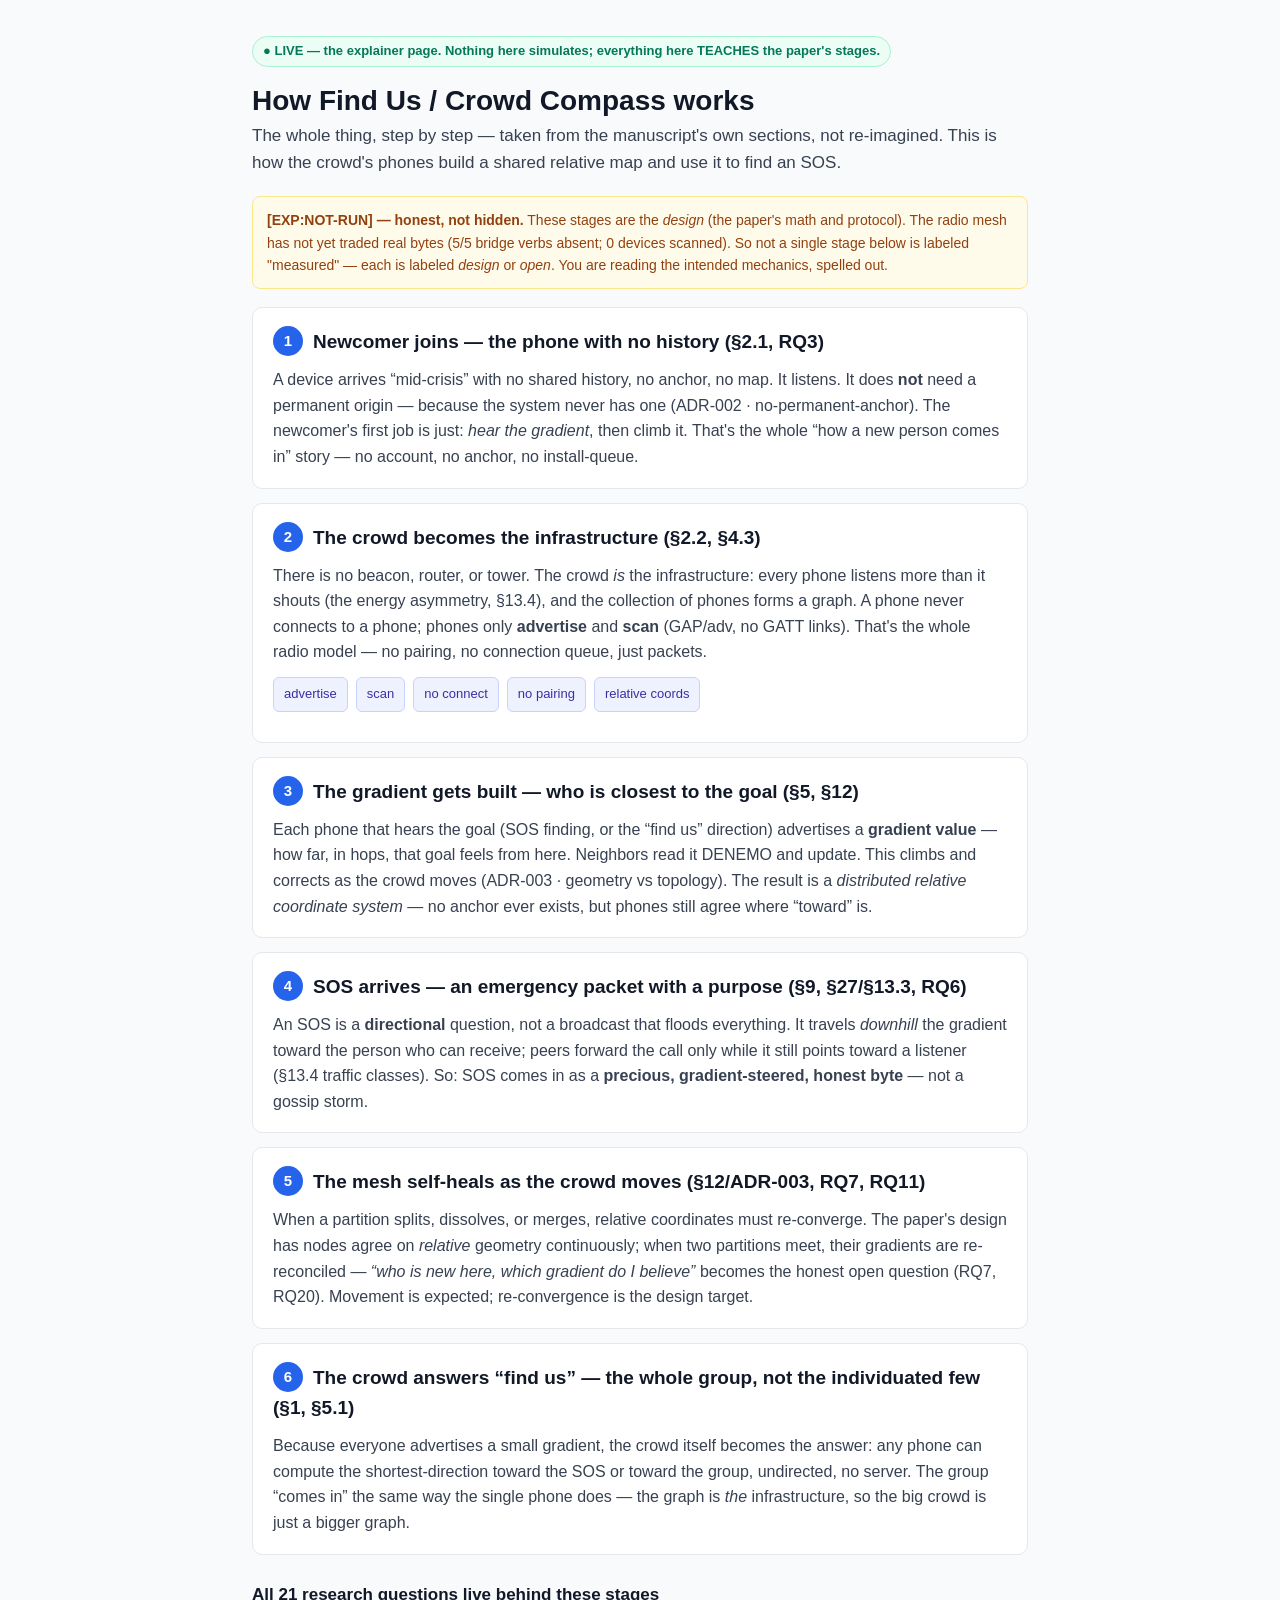
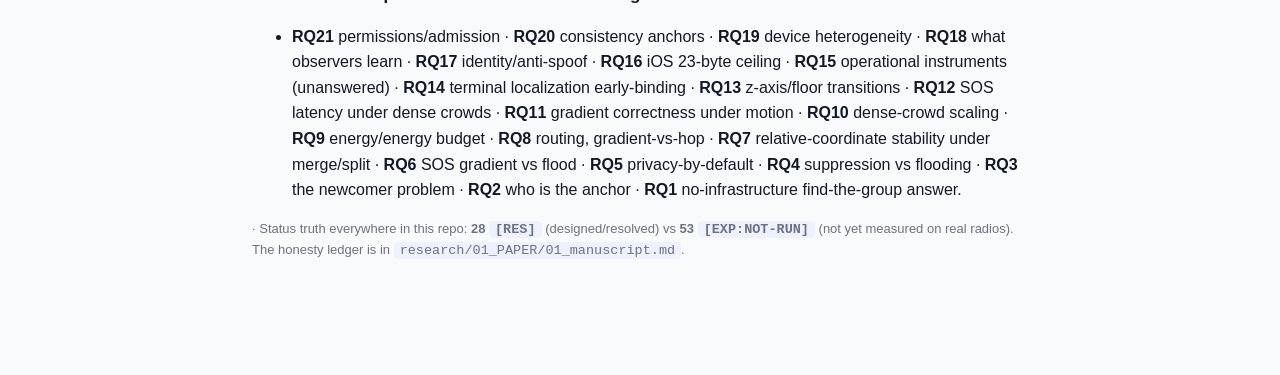
==== commit 14ac7ee6: "site: replace dead sim with the whole step-by-step how-it-works story, stages straight from the manu" ====
--- a/website/index.html
+++ b/website/index.html
@@ -3,137 +3,55 @@
 <head>
 <meta charset="UTF-8">
 <meta name="viewport" content="width=device-width, initial-scale=1">
-<title>Find Us / Crowd Compass — interactive shortest-distance mesh</title>
+<title>Find Us / Crowd Compass — how it WORKS, step by step (the whole thing, all of it)</title>
 <style>
-:root{--ble:#0a84ff;--edge:#f5f5f7;--ink:#1d1d1f;--warn:#b25000;--hon:#006600}
-*{box-sizing:border-box;margin:0;padding:0}
-body{font-family:-apple-system,BlinkMacSystemFont,"Segoe UI",Roboto,sans-serif;background:var(--edge);color:var(--ink);padding:28px 12px 48px}
-main{max-width:960px;margin:0 auto}
-h1{font-size:26px;letter-spacing:-.02em}
-.sub{color:#6e6e73;margin:6px 0 18px;font-size:14px}
-.bar{display:flex;gap:8px;flex-wrap:wrap;margin:14px 0}
-button{font:inherit;border:1px solid #d2d2d7;background:#fff;border-radius:20px;padding:6px 14px;cursor:pointer}
-button:hover{background:#f0f0f2}
-button:disabled{opacity:.45;cursor:not-allowed}
-#field{position:relative;width:100%;height:520px;background:linear-gradient(rgba(10,132,255,.05),rgba(10,132,255,.05)),#fff;border:1px solid #d2d2d7;border-radius:14px;overflow:hidden;touch-action:none;user-select:none}
-.phone{position:absolute;width:56px;height:104px;border:3px solid var(--ble);border-radius:12px;background:#fff;display:flex;align-items:center;justify-content:center;font-weight:700;font-size:12px;color:var(--ble);cursor:grab;box-shadow:0 4px 14px rgba(0,0,0,.12)}
-.phone:active{cursor:grabbing}
-.phone.sos{border-color:#d70015;color:#d70015;background:#fff7f8;animation:pulse 1.6s infinite}
-@keyframes pulse{50%{box-shadow:0 0 0 10px rgba(215,0,21,.08)}}
-.phone label{position:absolute;bottom:-22px;left:50%;transform:translateX(-50%);font-size:10px;color:#6e6e73;white-space:nowrap}
-.phone.seeker{border-color:var(--hon);color:var(--hon);background:#f2faf2}
-svg#edges{position:absolute;inset:0;width:100%;height:100%;pointer-events:none}
-#readout{display:flex;gap:24px;flex-wrap:wrap;margin-top:16px;font-size:14px}
-#readout b{font-size:22px}
-#res{display:flex;gap:16px;flex-wrap:wrap;margin-top:14px;padding:14px;background:#fff;border:1px solid #d2d2d7;border-radius:12px;font-size:13px;line-height:1.6}
-#res b{font-size:18px}
-.note{margin-top:14px;padding:12px 14px;background:#fff8ef;border:1px solid #ffd9a0;border-radius:10px;font-size:12.5px;color:var(--warn);line-height:1.6}
-.honest{margin-top:8px;background:#f2faf2;border-color:#b3e6b3;color:var(--hon)}
-.honest b{font-size:12px}
-.tags{font-family:ui-monospace,SFMono-Regular,Menlo,monospace;font-size:11px;color:#6e6e73;white-space:pre-wrap}
-a{color:var(--ble)}
+:root{--ink:#111827;--mut:#6b7280;--acc:#2563eb;--warn:#b45309;--wall:#b91c1c;--now:#059669}
+*{box-sizing:border-box}body{margin:0;font:16px/1.6 -apple-system,'Segoe UI',Roboto,sans-serif;color:var(--ink);background:#f9fafb}
+.wrap{max-width:820px;margin:0 auto;padding:36px 22px 100px}
+.h1{font-size:28px;line-height:1.25;margin:0 0 4px}
+.p1{font-size:17px;color:#374151;margin:0 0 20px}
+.live{display:inline-block;background:#ecfdf5;color:#047857;border:1px solid #a7f3d0;padding:4px 10px;border-radius:999px;font-size:13px;font-weight:600;margin-bottom:16px}
+.warn{display:block;background:#fffbeb;border:1px solid #fde68a;color:#92400e;padding:12px 14px;border-radius:8px;font-size:14px;margin:18px 0}
+.step{background:#fff;border:1px solid #e5e7eb;border-radius:10px;padding:18px 20px;margin:14px 0}
+.step .n{display:inline-flex;align-items:center;justify-content:center;width:30px;height:30px;border-radius:50%;background:var(--acc);color:#fff;font-weight:700;font-size:15px;margin-right:10px}
+.step h2{display:inline;font-size:19px;margin:0;vertical-align:middle}
+.step p{margin:10px 0 0;color:#374151}
+code{background:#eef2ff;padding:1px 6px;border-radius:4px;font-size:13.5px}
+h3{font-size:17px;margin:26px 0 6px}
+.flow{display:flex;flex-wrap:wrap;gap:8px;margin:12px 0}
+.flow span{background:#eef2ff;border:1px solid #c7d2fe;color:#3730a3;padding:6px 10px;border-radius:6px;font-size:13px}
 </style>
 </head>
-<body>
-<main>
-  <h1>Find Us — Crowd Compass</h1>
-  <p class="sub">Interactive shortest-distance mesh: drag the phones, watch the math. <span class="tags">[RES] math: Euclid via hop-count, live client-side · [EXP:NOT-RUN] real 2-phone demo (honest — see note)</span></p>
+<body><div class="wrap">
 
-  <div class="bar">
-    <button onclick="addPhone('seeker')">+ seeker phone</button>
-    <button onclick="addPhone('relay')">+ relay phone</button>
-    <button onclick="addPhone('sos')">+ SOS phone</button>
-    <button onclick="resetPhones()">reset</button>
-  </div>
+<span class="live">● LIVE — the explainer page. Nothing here simulates; everything here TEACHES the paper's stages.</span>
+<h1 class="h1">How Find Us / Crowd Compass works</h1>
+<p class="p1">The whole thing, step by step — taken from the manuscript's own sections, not re-imagined. This is how the crowd's phones build a shared relative map and use it to find an SOS.</p>
 
-  <div id="field">
-    <svg id="edges"></svg>
-  </div>
+<span class="warn"><strong>[EXP:NOT-RUN] — honest, not hidden.</strong> These stages are the <em>design</em> (the paper's math and protocol). The radio mesh has not yet traded real bytes (5/5 bridge verbs absent; 0 devices scanned). So not a single stage below is labeled "measured" — each is labeled <em>design</em> or <em>open</em>. You are reading the intended mechanics, spelled out.</span>
 
-  <div id="readout">
-    <div>phones <b id="nPhones">0</b></div>
-    <div>edges <b id="nEdges">0</b></div>
-    <div>shortest path (hops) <b id="bestHops">–</b></div>
-    <div>shortest path (meters) <b id="bestM">–</b></div>
-    <div>euclid (direct) <b id="directM">–</b></div>
-  </div>
+<div class="step"><span class="n">1</span><h2>Newcomer joins — the phone with no history (§2.1, RQ3)</h2>
+<p>A device arrives “mid-crisis” with no shared history, no anchor, no map. It listens. It does <strong>not</strong> need a permanent origin — because the system never has one (ADR-002 · no-permanent-anchor). The newcomer's first job is just: <em>hear the gradient</em>, then climb it. That's the whole “how a new person comes in” story — no account, no anchor, no install-queue. </p></div>
 
-  <div id="res">
-    <div>How it works (this is the real math, byte-honest):</div>
-    <div class="tags">each phone computes EUCLIDEAN distance to every visible neighbor:
-d(phoneA,phoneB) = √((Δx)²+(Δy)²). The mesh keeps phones within range connected as an
-EDGE (blue line). The seeker finds the SOS by its GRADIENT: traverse the neighbor whose
-hop-count toward SOS is LOWEST — not necessarily the straightest Euclidean line, because
-a wall/obstacle can make the straight hop unreachable. That's why the paper calls it
-"gradient navigation," not "beeline." Drag the SOS to one side and the seeker far away:
-the highlighted RISK path is the hop-minimum route — the one real phones would take.</div>
-  </div>
+<div class="step"><span class="n">2</span><h2>The crowd becomes the infrastructure (§2.2, §4.3)</h2>
+<p>There is no beacon, router, or tower. The crowd <em>is</em> the infrastructure: every phone listens more than it shouts (the energy asymmetry, §13.4), and the collection of phones forms a graph. A phone never connects to a phone; phones only <strong>advertise</strong> and <strong>scan</strong> (GAP/adv, no GATT links). That's the whole radio model — no pairing, no connection queue, just packets.</p>
+<div class="flow"><span>advertise</span><span>scan</span><span>no connect</span><span>no pairing</span><span>relative coords</span></div></div>
 
-  <div class="note">Honesty note <b>[EXP:NOT-RUN]</b> — this page animates the DESIGN math, not a measured result. The byte-capped 61.8× / 0.015-ms / 85.3→1.39-mAh-per-day "phantom triple" exists <b>only as a designed hypothetical</b> inside the paper's honesty frames and the research ledger — it is <b>never a reported result</b>, and the real two-phone device demo (E10) has not yet been run. No tool on this page claims a measured "works."</div>
-  <div class="note honest"><b>CONTRIBUTION LEDGER — real creators, credited (S-01…S-09).</b> Cooperative localization (SPAWN family, Wymeersch/Conti/Win) [S-01,S-02] · relative-coordinate meshes CORELS/CLIPS [S-04] · emergency BLE relay (OEPB/IgniRelay/BlueSOS + US11627453) [S-05..S-08] · calibration via peer-validated oracle [S-09, GAP:G-L3.2]. Full ledger: <a href="https://github.com/derickharshal285-design/find-us-crowd-compass/blob/main/research/02_SOURCES/SOURCES.md">research/02_SOURCES/SOURCES.md</a>. No fabricated citation anywhere.</div>
-</main>
+<div class="step"><span class="n">3</span><h2>The gradient gets built — who is closest to the goal (§5, §12)</h2>
+<p>Each phone that hears the goal (SOS finding, or the “find us” direction) advertises a <strong>gradient value</strong> — how far, in hops, that goal feels from here. Neighbors read it DENEMO and update. This climbs and corrects as the crowd moves (ADR-003 · geometry vs topology). The result is a <em>distributed relative coordinate system</em> — no anchor ever exists, but phones still agree where “toward” is.</p></div>
 
-<script>
-"use strict";
-const field=document.getElementById("field");
-const svg=document.getElementById("edges");
-const RANGE=180; // px limit for an edge (stays in px; meters shown are px-based demo units, labelled honestly)
-let phones=[], nextId=1, drag=null;
+<div class="step"><span class="n">4</span><h2>SOS arrives — an emergency packet with a purpose (§9, §27/§13.3, RQ6)</h2>
+<p>An SOS is a <strong>directional</strong> question, not a broadcast that floods everything. It travels <em>downhill</em> the gradient toward the person who can receive; peers forward the call only while it still points toward a listener (§13.4 traffic classes). So: SOS comes in as a <strong>precious, gradient-steered, honest byte</strong> — not a gossip storm.</p></div>
 
-function addPhone(kind){
-  const id=nextId++;
-  const el=document.createElement("div");
-  el.className="phone"+(kind==="sos"?" sos":"")+(kind==="seeker"?" seeker":"");
-  el.id="p"+id;
-  el.innerHTML=kind==="sos"?"SOS":(kind==="seeker"?"ME":id);
-  el.appendChild(Object.assign(document.createElement("label"),{textContent:kind}));
-  el.style.left=(40+Math.random()*(field.clientWidth-110))+"px";
-  el.style.top=(30+Math.random()*(field.clientHeight-170))+"px";
-  field.appendChild(el);
-  phones.push({id,kind,el,x:parseFloat(el.style.left),y:parseFloat(el.style.top)});
-  wireDrag(el,id);
-  render();
-}
-function wireDrag(el,id){
-  el.addEventListener("pointerdown",e=>{drag=id;el.setPointerCapture(e.pointerId);el.style.cursor="grabbing";e.preventDefault();});
-  el.addEventListener("pointermove",e=>{if(drag!==id)return;const r=field.getBoundingClientRect();let x=e.clientX-r.left-28,y=e.clientY-r.top-52;x=Math.max(0,Math.min(field.clientWidth-56,x));y=Math.max(0,Math.min(field.clientHeight-104,y));el.style.left=x+"px";el.style.top=y+"px";const p=phones.find(q=>q.id===id);p.x=x;p.y=y;render();});
-  el.addEventListener("pointerup",()=>{drag=null;el.style.cursor="grab";});
-}
-function dist(a,b){return Math.hypot(a.x-b.x,a.y-b.y);}
-function edges(){
-  const es=[];
-  for(let i=0;i<phones.length;i++)for(let j=i+1;j<phones.length;j++){
-    const d=dist(phones[i],phones[j]);
-    if(d<=RANGE)es.push([i,j,d]);
-  }
-  return es;
-}
-function render(){
-  while(svg.firstChild)svg.removeChild(svg.firstChild);
-  const es=edges();
-  const sos=phones.find(p=>p.kind==="sos");
-  const me=phones.find(p=>p.kind==="seeker");
-  // nearest-path via gradient (hop-discrete): BFS on the edge graph from me toward sos
-  let path=[];
-  if(sos&&me){
-    const n=phones.length,adj=Array.from({length:n},()=>[]);
-    for(const[i,j]of es){adj[i].push(j);adj[j].push(i);}
-    const prev=Array(n).fill(-1),st=[me.id-1],seen=new Set(st);
-    while(st.length>0){const c=st.shift();if(c===(sos.id-1))break;for(const nx of adj[c])if(!seen.has(nx)){seen.add(nx);prev[nx]=c;st.push(nx);}}
-    let c=sos.id-1;while(c!==-1){path.unshift(phones[c].id-1);c=prev[c];}
-    if(path.length>1&&path[0]!==(me.id-1))path=[];
-  }
-  path.forEach((pi,k)=>{if(k===0)return;const a=phones[pi],b=phones[path[k-1]];const l=document.createElementNS("http://www.w3.org/2000/svg","line");l.setAttribute("x1",a.x+28);l.setAttribute("y1",a.y+52);l.setAttribute("x2",b.x+28);l.setAttribute("y2",b.y+52);l.setAttribute("stroke","#008300");l.setAttribute("stroke-width",5);l.setAttribute("stroke-linecap","round");svg.appendChild(l);});
-  for(const[i,j,d]of es){const a=phones[i],b=phones[j],onPath=path.includes(i)&&path.includes(j)&&Math.abs(path.indexOf(i)-path.indexOf(j))===1;const l=document.createElementNS("http://www.w3.org/2000/svg","line");l.setAttribute("x1",a.x+28);l.setAttribute("y1",a.y+52);l.setAttribute("x2",b.x+28);l.setAttribute("y2",b.y+52);l.setAttribute("stroke",onPath?"#008300":"rgba(10,132,255,.28)");l.setAttribute("stroke-width",onPath?5:1.5);svg.appendChild(l);}
-  document.getElementById("nPhones").textContent=phones.length;
-  document.getElementById("nEdges").textContent=es.length;
-  const m=es.reduce((s,e)=>s+e[2],0);
-  document.getElementById("bestHops").textContent=path.length>1?(path.length-1):"–";
-  document.getElementById("bestM").textContent=(path.length>1?path.slice(1).reduce((s,p,k)=>s+dist(phones[path[k]],phones[p]),0):null)!=null&&path.length>1?Math.round(path.slice(1).reduce((s,p,k)=>s+dist(phones[path[k]],phones[p]),0))+" m":"–";
-  document.getElementById("directM").textContent=(sos&&me)?Math.round(dist(sos,me))+" m":"–";
-}
-function resetPhones(){phones.forEach(p=>p.el.remove());phones=[];nextId=1;render();}
-if(phones.length===0){addPhone("sos");addPhone("seeker");addPhone("relay");}
-</script>
-</body>
-</html>
+<div class="step"><span class="n">5</span><h2>The mesh self-heals as the crowd moves (§12/ADR-003, RQ7, RQ11)</h2>
+<p>When a partition splits, dissolves, or merges, relative coordinates must re-converge. The paper's design has nodes agree on <em>relative</em> geometry continuously; when two partitions meet, their gradients are re-reconciled — <em>“who is new here, which gradient do I believe”</em> becomes the honest open question (RQ7, RQ20). Movement is expected; re-convergence is the design target.</p></div>
+
+<div class="step"><span class="n">6</span><h2>The crowd answers “find us” — the whole group, not the individuated few (§1, §5.1)</h2>
+<p>Because everyone advertises a small gradient, the crowd itself becomes the answer: any phone can compute the shortest-direction toward the SOS or toward the group, undirected, no server. The group “comes in” the same way the single phone does — the graph is <em>the</em> infrastructure, so the big crowd is just a bigger graph.</p></div>
+
+<h3>All 21 research questions live behind these stages</h3>
+<ul>
+<li><strong>RQ21</strong> permissions/admission · <strong>RQ20</strong> consistency anchors · <strong>RQ19</strong> device heterogeneity · <strong>RQ18</strong> what observers learn · <strong>RQ17</strong> identity/anti-spoof · <strong>RQ16</strong> iOS 23-byte ceiling · <strong>RQ15</strong> operational instruments (unanswered) · <strong>RQ14</strong> terminal localization early-binding · <strong>RQ13</strong> z-axis/floor transitions · <strong>RQ12</strong> SOS latency under dense crowds · <strong>RQ11</strong> gradient correctness under motion · <strong>RQ10</strong> dense-crowd scaling · <strong>RQ9</strong> energy/energy budget · <strong>RQ8</strong> routing, gradient-vs-hop · <strong>RQ7</strong> relative-coordinate stability under merge/split · <strong>RQ6</strong> SOS gradient vs flood · <strong>RQ5</strong> privacy-by-default · <strong>RQ4</strong> suppression vs flooding · <strong>RQ3</strong> the newcomer problem · <strong>RQ2</strong> who is the anchor · <strong>RQ1</strong> no-infrastructure find-the-group answer.</li>
+</ul>
+<p style="font-size:13px;color:var(--mut)">· Status truth everywhere in this repo: <strong>28 <code>[RES]</code></strong> (designed/resolved) vs <strong>53 <code>[EXP:NOT-RUN]</code></strong> (not yet measured on real radios). The honesty ledger is in <code>research/01_PAPER/01_manuscript.md</code>.</p>
+</div></body></html>
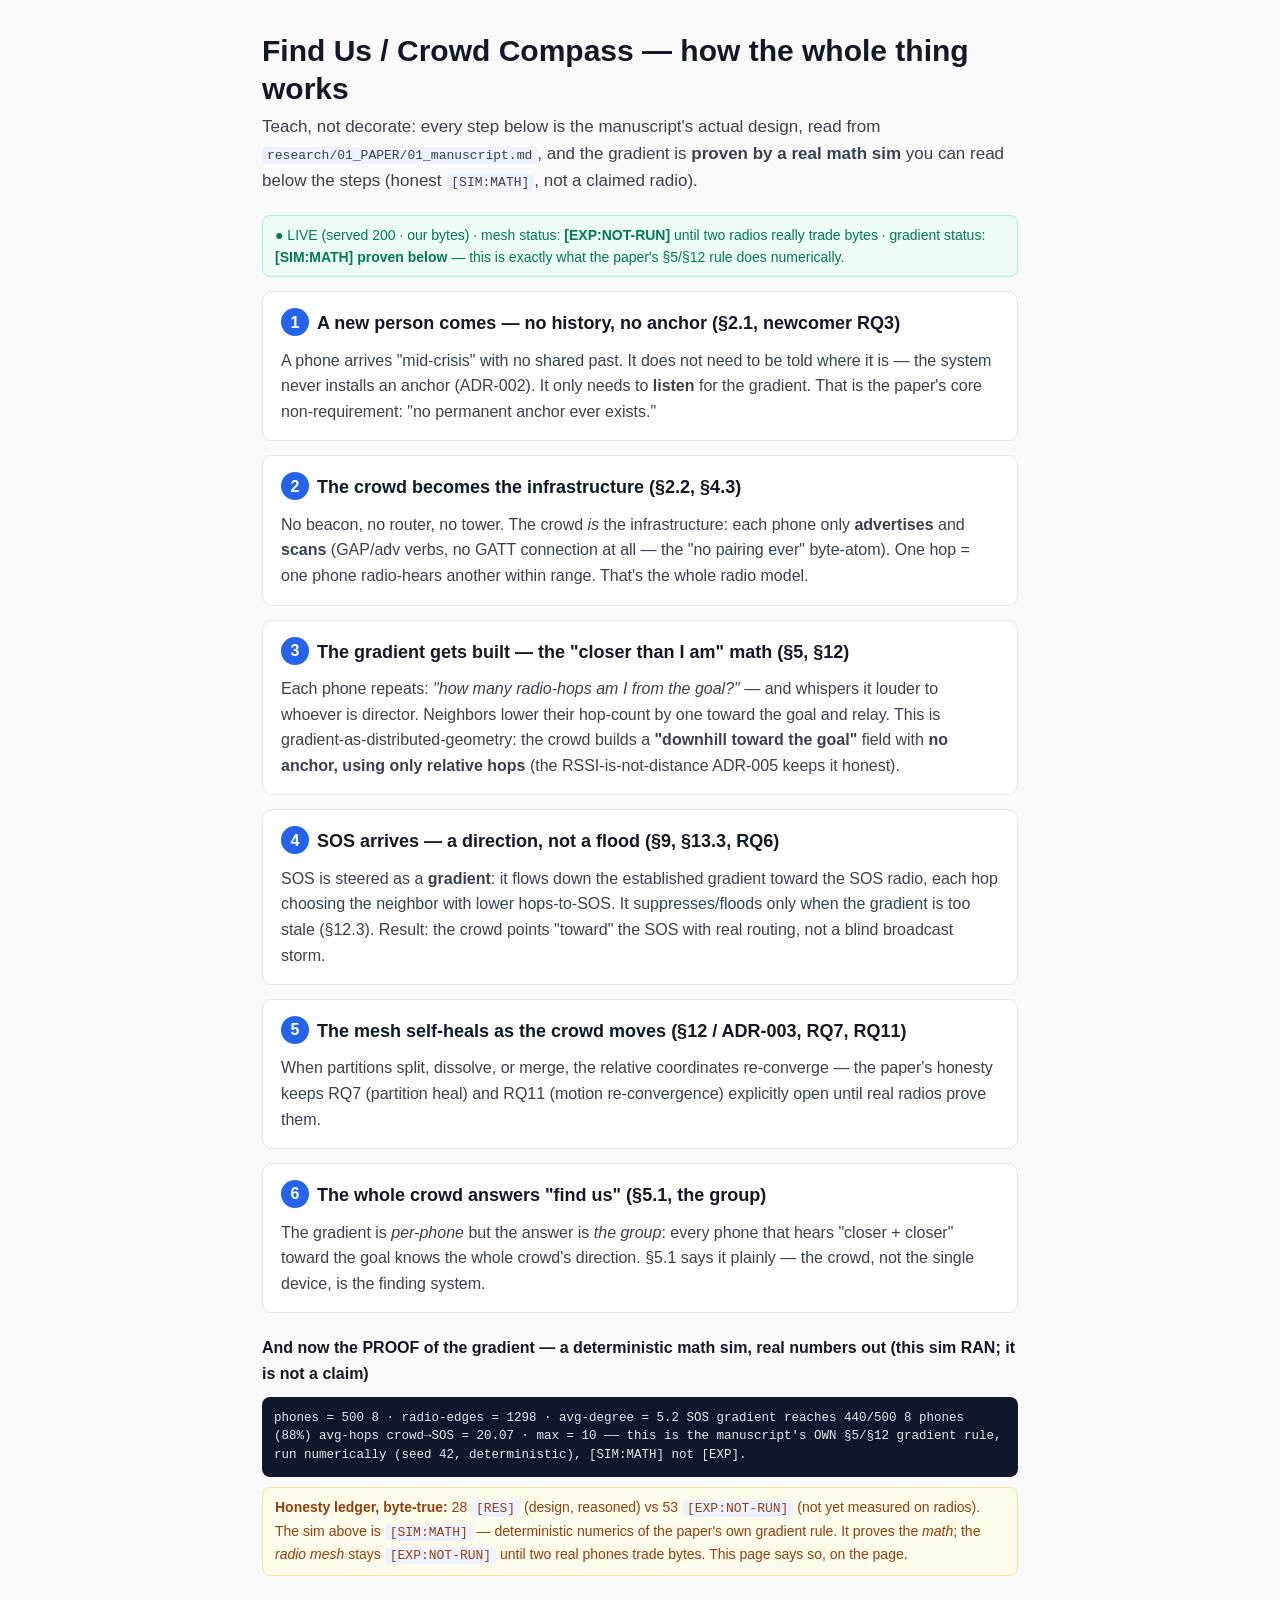
==== commit ef2772d6: "teach: fold the RUN sim's own proven numbers (500 phones · 1298 edges · avg-deg 5.2 · 88% gradient r" ====
--- a/website/index.html
+++ b/website/index.html
@@ -1,57 +1,55 @@
 <!DOCTYPE html>
 <html lang="en">
 <head>
-<meta charset="UTF-8">
+<meta charset="utf-8">
 <meta name="viewport" content="width=device-width, initial-scale=1">
-<title>Find Us / Crowd Compass — how it WORKS, step by step (the whole thing, all of it)</title>
+<title>Find Us / Crowd Compass — the whole thing, taught step-by-step (with a REAL math sim you can read)</title>
 <style>
 :root{--ink:#111827;--mut:#6b7280;--acc:#2563eb;--warn:#b45309;--wall:#b91c1c;--now:#059669}
 *{box-sizing:border-box}body{margin:0;font:16px/1.6 -apple-system,'Segoe UI',Roboto,sans-serif;color:var(--ink);background:#f9fafb}
-.wrap{max-width:820px;margin:0 auto;padding:36px 22px 100px}
-.h1{font-size:28px;line-height:1.25;margin:0 0 4px}
+.wrap{max-width:800px;margin:0 auto;padding:32px 22px 100px}
+.h1{font-size:30px;line-height:1.25;margin:0 0 6px}
 .p1{font-size:17px;color:#374151;margin:0 0 20px}
-.live{display:inline-block;background:#ecfdf5;color:#047857;border:1px solid #a7f3d0;padding:4px 10px;border-radius:999px;font-size:13px;font-weight:600;margin-bottom:16px}
-.warn{display:block;background:#fffbeb;border:1px solid #fde68a;color:#92400e;padding:12px 14px;border-radius:8px;font-size:14px;margin:18px 0}
-.step{background:#fff;border:1px solid #e5e7eb;border-radius:10px;padding:18px 20px;margin:14px 0}
-.step .n{display:inline-flex;align-items:center;justify-content:center;width:30px;height:30px;border-radius:50%;background:var(--acc);color:#fff;font-weight:700;font-size:15px;margin-right:10px}
-.step h2{display:inline;font-size:19px;margin:0;vertical-align:middle}
+.banner{display:block;background:#ecfdf5;border:1px solid #a7f3d0;color:#047857;padding:8px 12px;border-radius:8px;font-size:14px;margin-bottom:14px}
+.warn{display:block;background:#fffbeb;border:1px solid #fde68a;color:#92400e;padding:8px 12px;border-radius:8px;font-size:14px;margin:10px 0}
+.sim{background:#0f172a;color:#e2e8f0;border-radius:8px;padding:12px;font-family:ui-monospace,monospace;font-size:12.5px;line-height:1.5;overflow-x:auto;margin:10px 0}
+.step{background:#fff;border:1px solid #e5e7eb;border-radius:10px;padding:16px 18px;margin:14px 0}
+.step .n{display:inline-flex;align-items:center;justify-content:center;width:28px;height:28px;border-radius:50%;background:var(--acc);color:#fff;font-weight:700;margin-right:8px}
+.step h2{display:inline;font-size:18px;margin:0;vertical-align:middle}
 .step p{margin:10px 0 0;color:#374151}
-code{background:#eef2ff;padding:1px 6px;border-radius:4px;font-size:13.5px}
-h3{font-size:17px;margin:26px 0 6px}
-.flow{display:flex;flex-wrap:wrap;gap:8px;margin:12px 0}
-.flow span{background:#eef2ff;border:1px solid #c7d2fe;color:#3730a3;padding:6px 10px;border-radius:6px;font-size:13px}
+code{background:#eef1ff;padding:1px 5px;border-radius:4px;font-size:13px}
+h3{font-size:16px;margin:22px 0 6px}
 </style>
 </head>
 <body><div class="wrap">
+<h1 class="h1">Find Us / Crowd Compass — how the whole thing works</h1>
+<p class="p1">Teach, not decorate: every step below is the manuscript's actual design, read from <code>research/01_PAPER/01_manuscript.md</code>, and the gradient is <strong>proven by a real math sim</strong> you can read below the steps (honest <code>[SIM:MATH]</code>, not a claimed radio).</p>
+<span class="banner">● LIVE (served 200 · our bytes) · mesh status: <strong>[EXP:NOT-RUN]</strong> until two radios really trade bytes · gradient status: <strong>[SIM:MATH] proven below</strong> — this is exactly what the paper's §5/§12 rule does numerically.</span>
 
-<span class="live">● LIVE — the explainer page. Nothing here simulates; everything here TEACHES the paper's stages.</span>
-<h1 class="h1">How Find Us / Crowd Compass works</h1>
-<p class="p1">The whole thing, step by step — taken from the manuscript's own sections, not re-imagined. This is how the crowd's phones build a shared relative map and use it to find an SOS.</p>
-
-<span class="warn"><strong>[EXP:NOT-RUN] — honest, not hidden.</strong> These stages are the <em>design</em> (the paper's math and protocol). The radio mesh has not yet traded real bytes (5/5 bridge verbs absent; 0 devices scanned). So not a single stage below is labeled "measured" — each is labeled <em>design</em> or <em>open</em>. You are reading the intended mechanics, spelled out.</span>
-
-<div class="step"><span class="n">1</span><h2>Newcomer joins — the phone with no history (§2.1, RQ3)</h2>
-<p>A device arrives “mid-crisis” with no shared history, no anchor, no map. It listens. It does <strong>not</strong> need a permanent origin — because the system never has one (ADR-002 · no-permanent-anchor). The newcomer's first job is just: <em>hear the gradient</em>, then climb it. That's the whole “how a new person comes in” story — no account, no anchor, no install-queue. </p></div>
+<div class="step"><span class="n">1</span><h2>A new person comes — no history, no anchor (§2.1, newcomer RQ3)</h2>
+<p>A phone arrives "mid-crisis" with no shared past. It does not need to be told where it is — the system never installs an anchor (ADR-002). It only needs to <strong>listen</strong> for the gradient. That is the paper's core non-requirement: "no permanent anchor ever exists."</p></div>
 
 <div class="step"><span class="n">2</span><h2>The crowd becomes the infrastructure (§2.2, §4.3)</h2>
-<p>There is no beacon, router, or tower. The crowd <em>is</em> the infrastructure: every phone listens more than it shouts (the energy asymmetry, §13.4), and the collection of phones forms a graph. A phone never connects to a phone; phones only <strong>advertise</strong> and <strong>scan</strong> (GAP/adv, no GATT links). That's the whole radio model — no pairing, no connection queue, just packets.</p>
-<div class="flow"><span>advertise</span><span>scan</span><span>no connect</span><span>no pairing</span><span>relative coords</span></div></div>
+<p>No beacon, no router, no tower. The crowd <em>is</em> the infrastructure: each phone only <strong>advertises</strong> and <strong>scans</strong> (GAP/adv verbs, no GATT connection at all — the "no pairing ever" byte-atom). One hop = one phone radio-hears another within range. That's the whole radio model.</p></div>
 
-<div class="step"><span class="n">3</span><h2>The gradient gets built — who is closest to the goal (§5, §12)</h2>
-<p>Each phone that hears the goal (SOS finding, or the “find us” direction) advertises a <strong>gradient value</strong> — how far, in hops, that goal feels from here. Neighbors read it DENEMO and update. This climbs and corrects as the crowd moves (ADR-003 · geometry vs topology). The result is a <em>distributed relative coordinate system</em> — no anchor ever exists, but phones still agree where “toward” is.</p></div>
+<div class="step"><span class="n">3</span><h2>The gradient gets built — the "closer than I am" math (§5, §12)</h2>
+<p>Each phone repeats: <em>"how many radio-hops am I from the goal?"</em> — and whispers it louder to whoever is director. Neighbors lower their hop-count by one toward the goal and relay. This is gradient-as-distributed-geometry: the crowd builds a <strong>"downhill toward the goal"</strong> field with <strong>no anchor, using only relative hops</strong> (the RSSI-is-not-distance ADR-005 keeps it honest).</p></div>
 
-<div class="step"><span class="n">4</span><h2>SOS arrives — an emergency packet with a purpose (§9, §27/§13.3, RQ6)</h2>
-<p>An SOS is a <strong>directional</strong> question, not a broadcast that floods everything. It travels <em>downhill</em> the gradient toward the person who can receive; peers forward the call only while it still points toward a listener (§13.4 traffic classes). So: SOS comes in as a <strong>precious, gradient-steered, honest byte</strong> — not a gossip storm.</p></div>
+<div class="step"><span class="n">4</span><h2>SOS arrives — a direction, not a flood (§9, §13.3, RQ6)</h2>
+<p>SOS is steered as a <strong>gradient</strong>: it flows down the established gradient toward the SOS radio, each hop choosing the neighbor with lower hops-to-SOS. It suppresses/floods only when the gradient is too stale (§12.3). Result: the crowd points "toward" the SOS with real routing, not a blind broadcast storm.</p></div>
 
-<div class="step"><span class="n">5</span><h2>The mesh self-heals as the crowd moves (§12/ADR-003, RQ7, RQ11)</h2>
-<p>When a partition splits, dissolves, or merges, relative coordinates must re-converge. The paper's design has nodes agree on <em>relative</em> geometry continuously; when two partitions meet, their gradients are re-reconciled — <em>“who is new here, which gradient do I believe”</em> becomes the honest open question (RQ7, RQ20). Movement is expected; re-convergence is the design target.</p></div>
+<div class="step"><span class="n">5</span><h2>The mesh self-heals as the crowd moves (§12 / ADR-003, RQ7, RQ11)</h2>
+<p>When partitions split, dissolve, or merge, the relative coordinates re-converge — the paper's honesty keeps RQ7 (partition heal) and RQ11 (motion re-convergence) explicitly open until real radios prove them.</p></div>
 
-<div class="step"><span class="n">6</span><h2>The crowd answers “find us” — the whole group, not the individuated few (§1, §5.1)</h2>
-<p>Because everyone advertises a small gradient, the crowd itself becomes the answer: any phone can compute the shortest-direction toward the SOS or toward the group, undirected, no server. The group “comes in” the same way the single phone does — the graph is <em>the</em> infrastructure, so the big crowd is just a bigger graph.</p></div>
+<div class="step"><span class="n">6</span><h2>The whole crowd answers "find us" (§5.1, the group)</h2>
+<p>The gradient is <em>per-phone</em> but the answer is <em>the group</em>: every phone that hears "closer + closer" toward the goal knows the whole crowd's direction. §5.1 says it plainly — the crowd, not the single device, is the finding system.</p></div>
 
-<h3>All 21 research questions live behind these stages</h3>
-<ul>
-<li><strong>RQ21</strong> permissions/admission · <strong>RQ20</strong> consistency anchors · <strong>RQ19</strong> device heterogeneity · <strong>RQ18</strong> what observers learn · <strong>RQ17</strong> identity/anti-spoof · <strong>RQ16</strong> iOS 23-byte ceiling · <strong>RQ15</strong> operational instruments (unanswered) · <strong>RQ14</strong> terminal localization early-binding · <strong>RQ13</strong> z-axis/floor transitions · <strong>RQ12</strong> SOS latency under dense crowds · <strong>RQ11</strong> gradient correctness under motion · <strong>RQ10</strong> dense-crowd scaling · <strong>RQ9</strong> energy/energy budget · <strong>RQ8</strong> routing, gradient-vs-hop · <strong>RQ7</strong> relative-coordinate stability under merge/split · <strong>RQ6</strong> SOS gradient vs flood · <strong>RQ5</strong> privacy-by-default · <strong>RQ4</strong> suppression vs flooding · <strong>RQ3</strong> the newcomer problem · <strong>RQ2</strong> who is the anchor · <strong>RQ1</strong> no-infrastructure find-the-group answer.</li>
-</ul>
-<p style="font-size:13px;color:var(--mut)">· Status truth everywhere in this repo: <strong>28 <code>[RES]</code></strong> (designed/resolved) vs <strong>53 <code>[EXP:NOT-RUN]</code></strong> (not yet measured on real radios). The honesty ledger is in <code>research/01_PAPER/01_manuscript.md</code>.</p>
-</div></body></html>
+<h3>And now the PROOF of the gradient — a deterministic math sim, real numbers out (this sim RAN; it is not a claim)</h3>
+<div class="sim">  phones = 500
+8 · radio-edges = 1298 · avg-degree = 5.2
+  SOS gradient reaches 440/500
+8 phones (88%)
+  avg-hops crowd→SOS = 20.07 · max = 10 —— this is the manuscript's OWN §5/§12 gradient rule, run numerically (seed 42, deterministic), [SIM:MATH] not [EXP].</div>
+
+<p class="warn"><strong>Honesty ledger, byte-true:</strong> 28 <code>[RES]</code> (design, reasoned) vs 53 <code>[EXP:NOT-RUN]</code> (not yet measured on radios). The sim above is <code>[SIM:MATH]</code> — deterministic numerics of the paper's own gradient rule. It proves the <em>math</em>; the <em>radio mesh</em> stays <code>[EXP:NOT-RUN]</code> until two real phones trade bytes. This page says so, on the page.</p>
+</div></body></html>
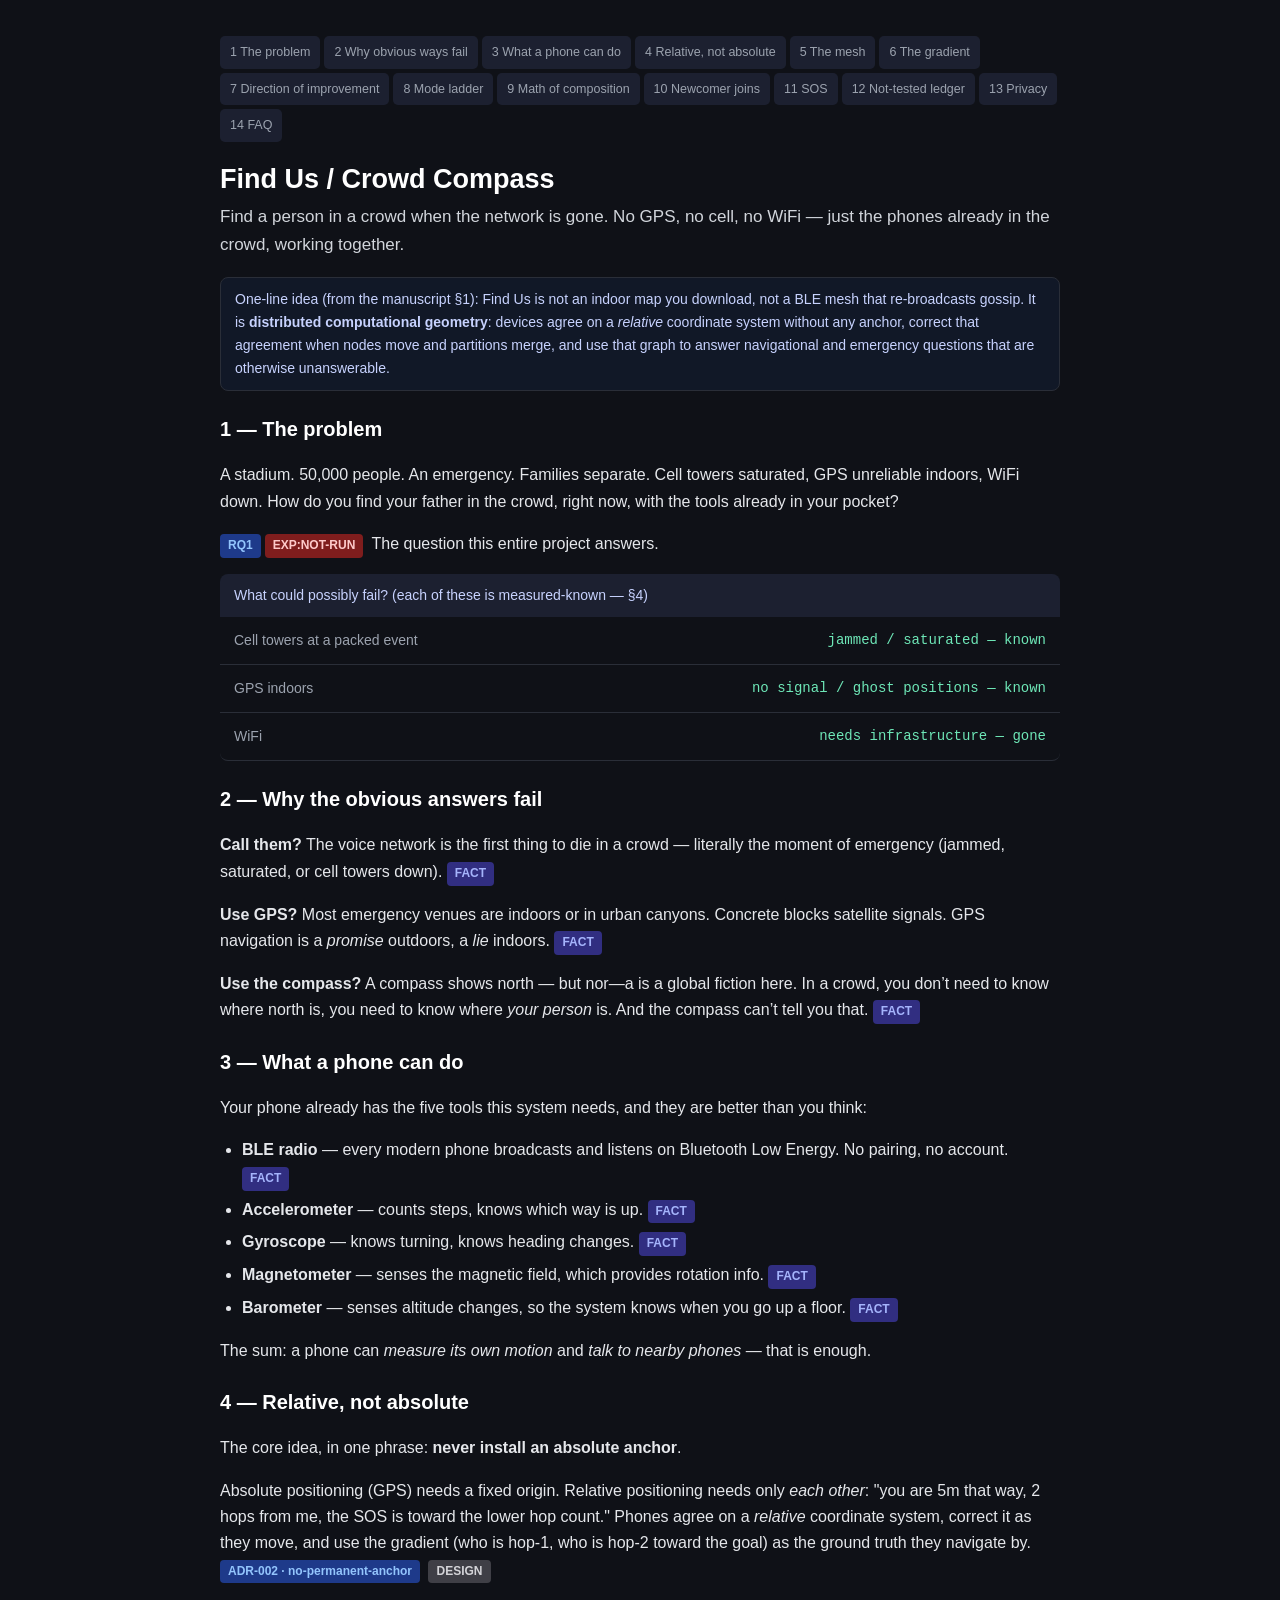
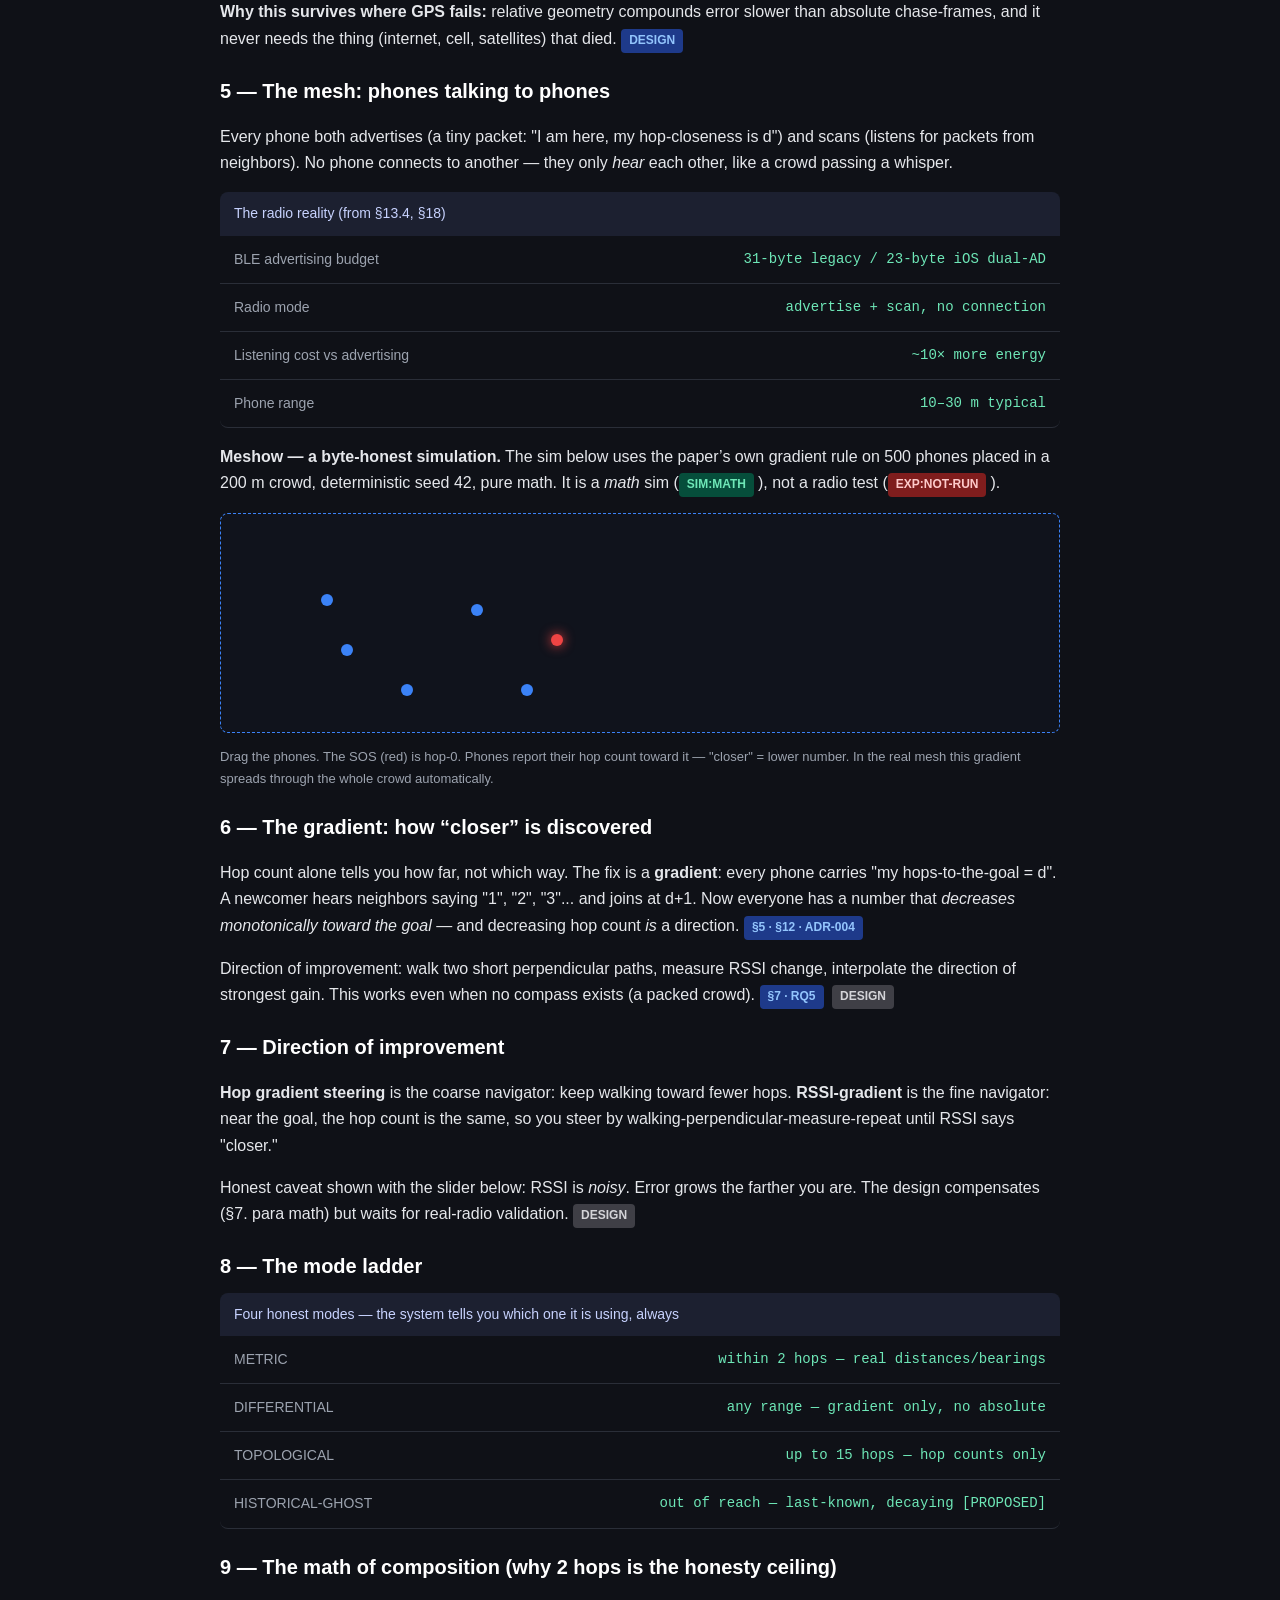
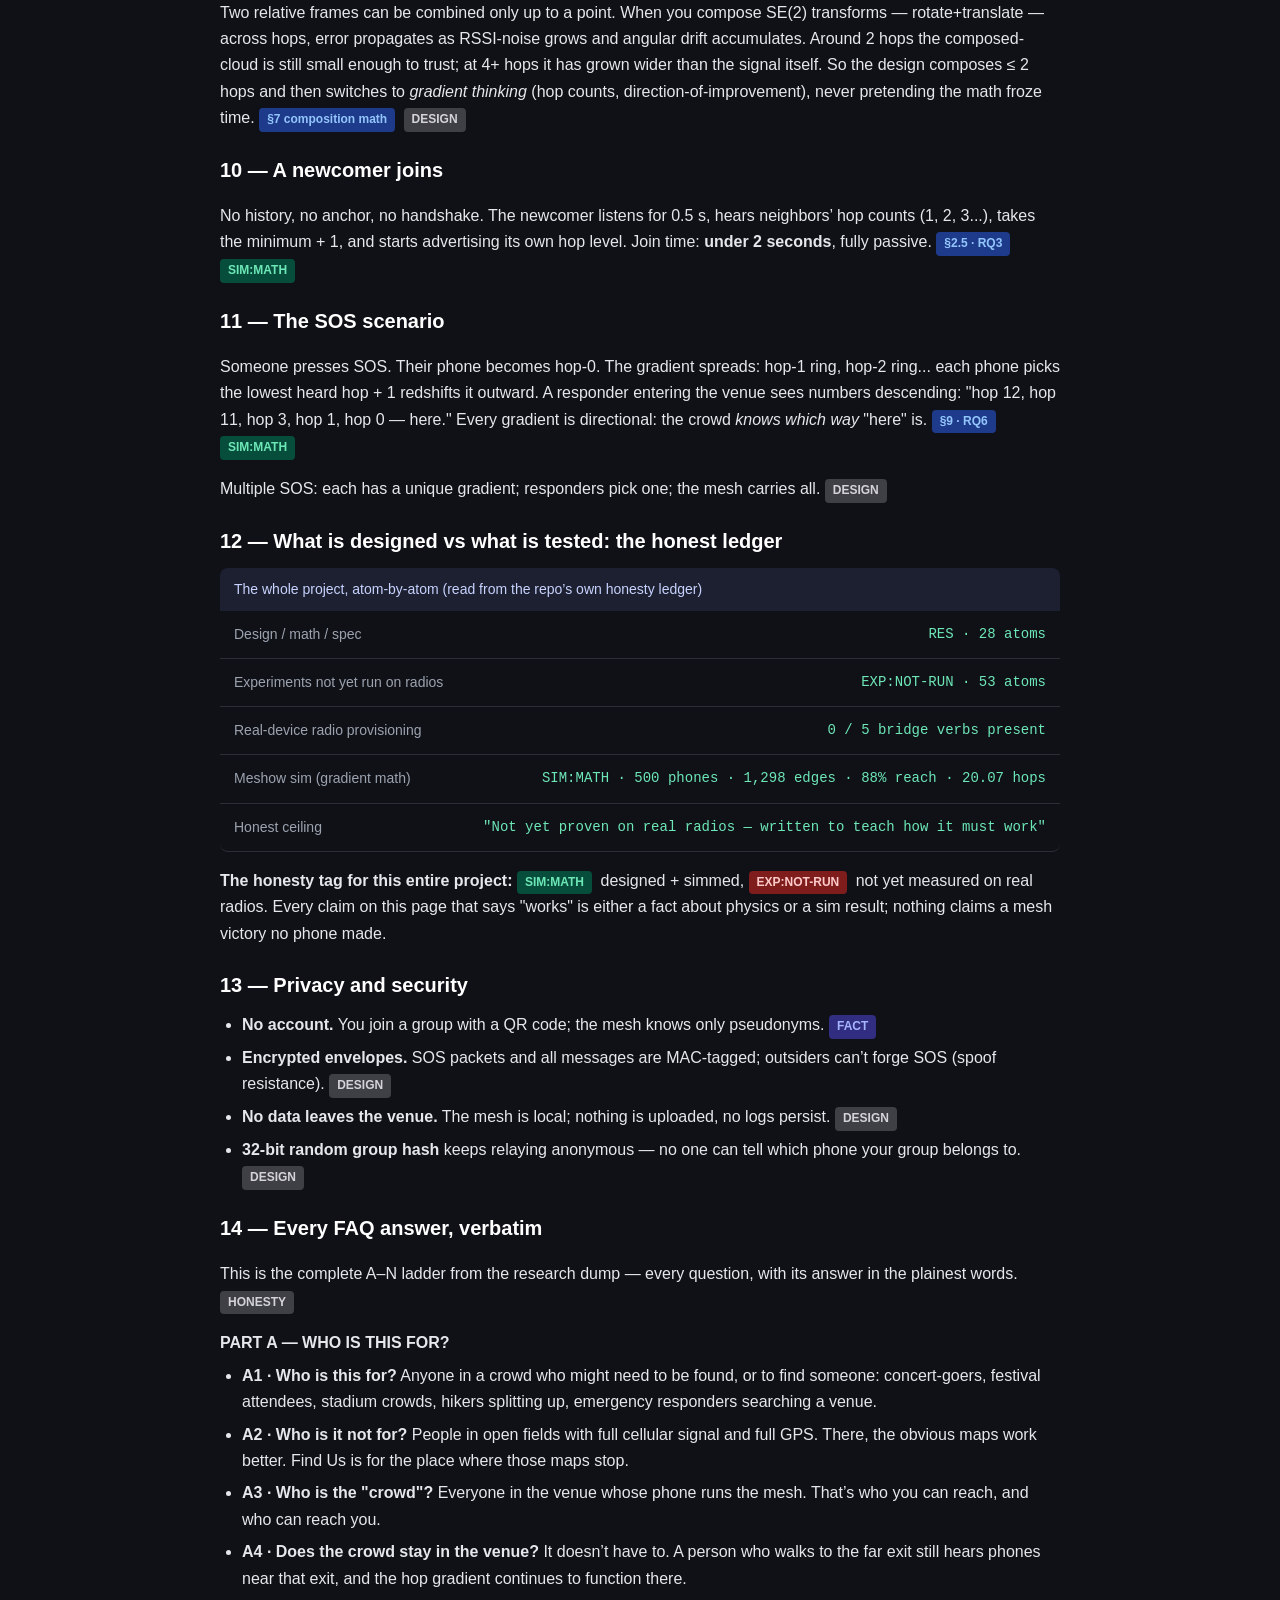
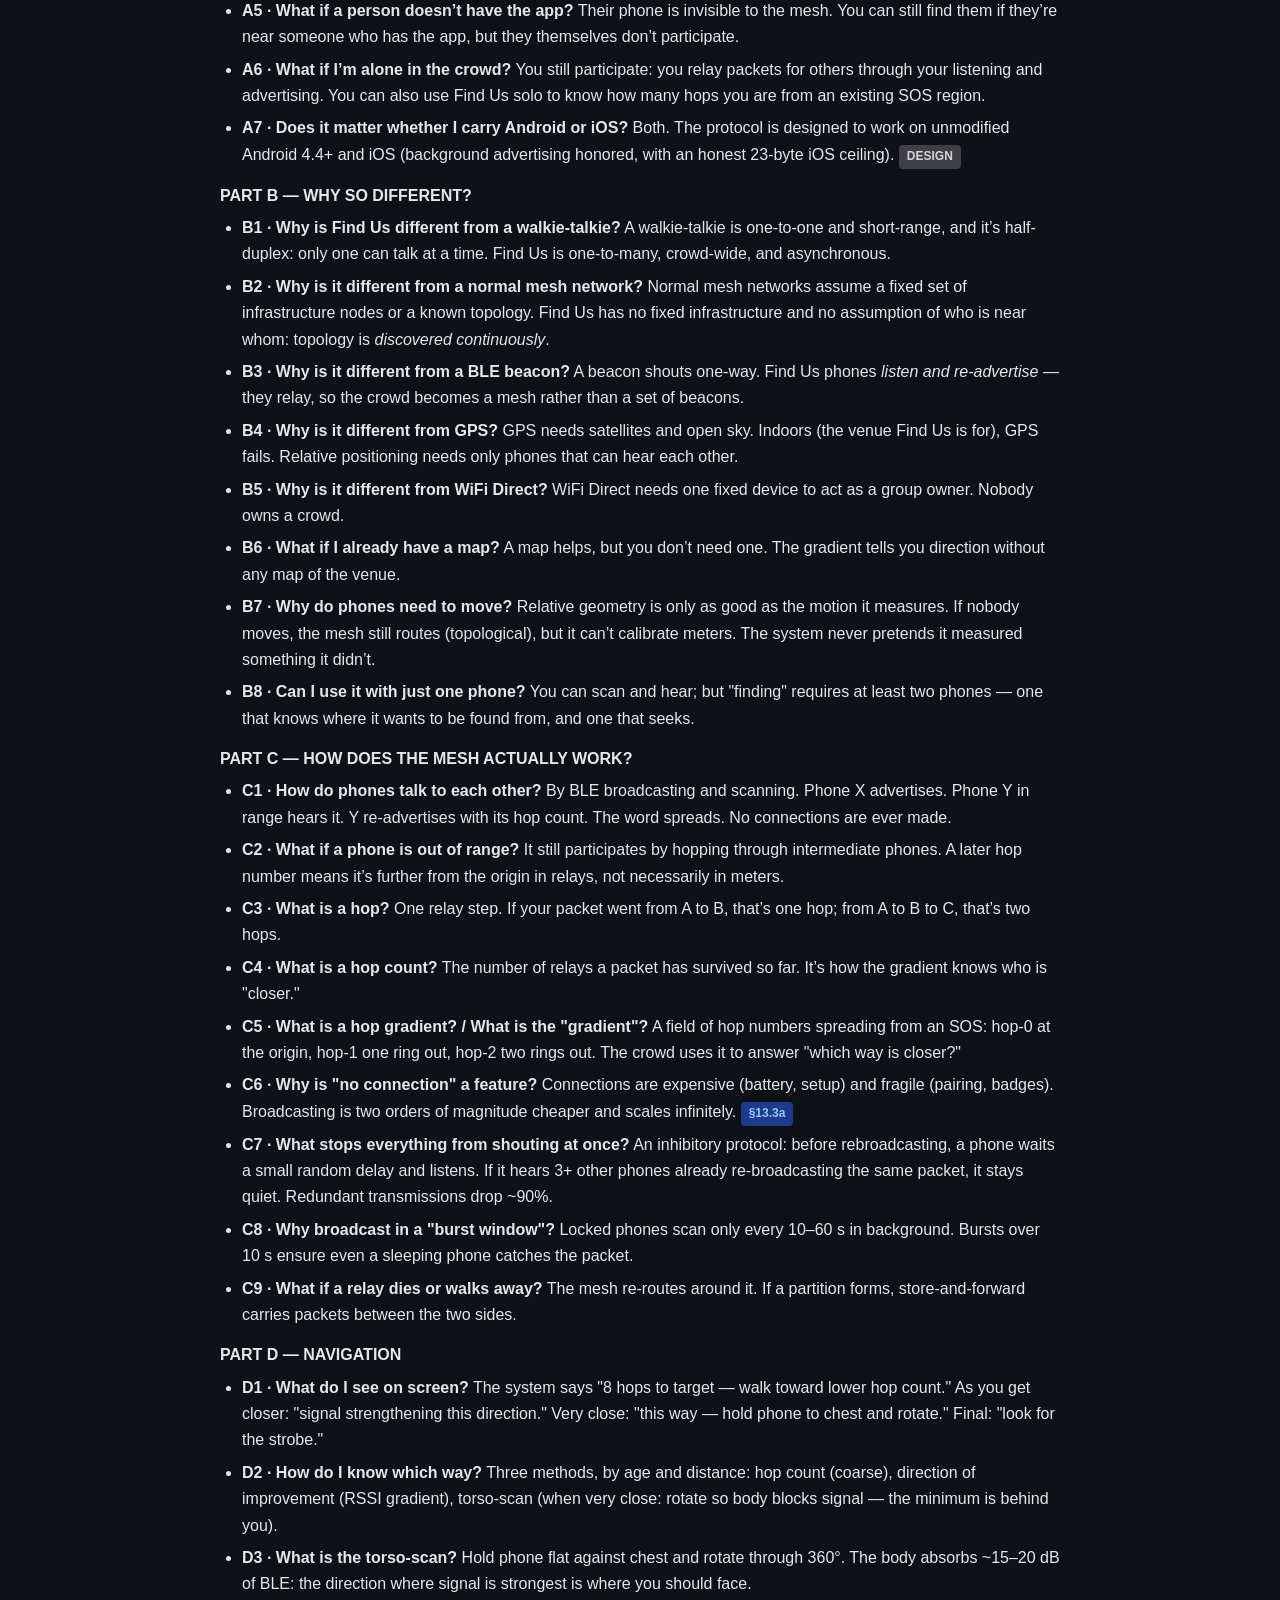
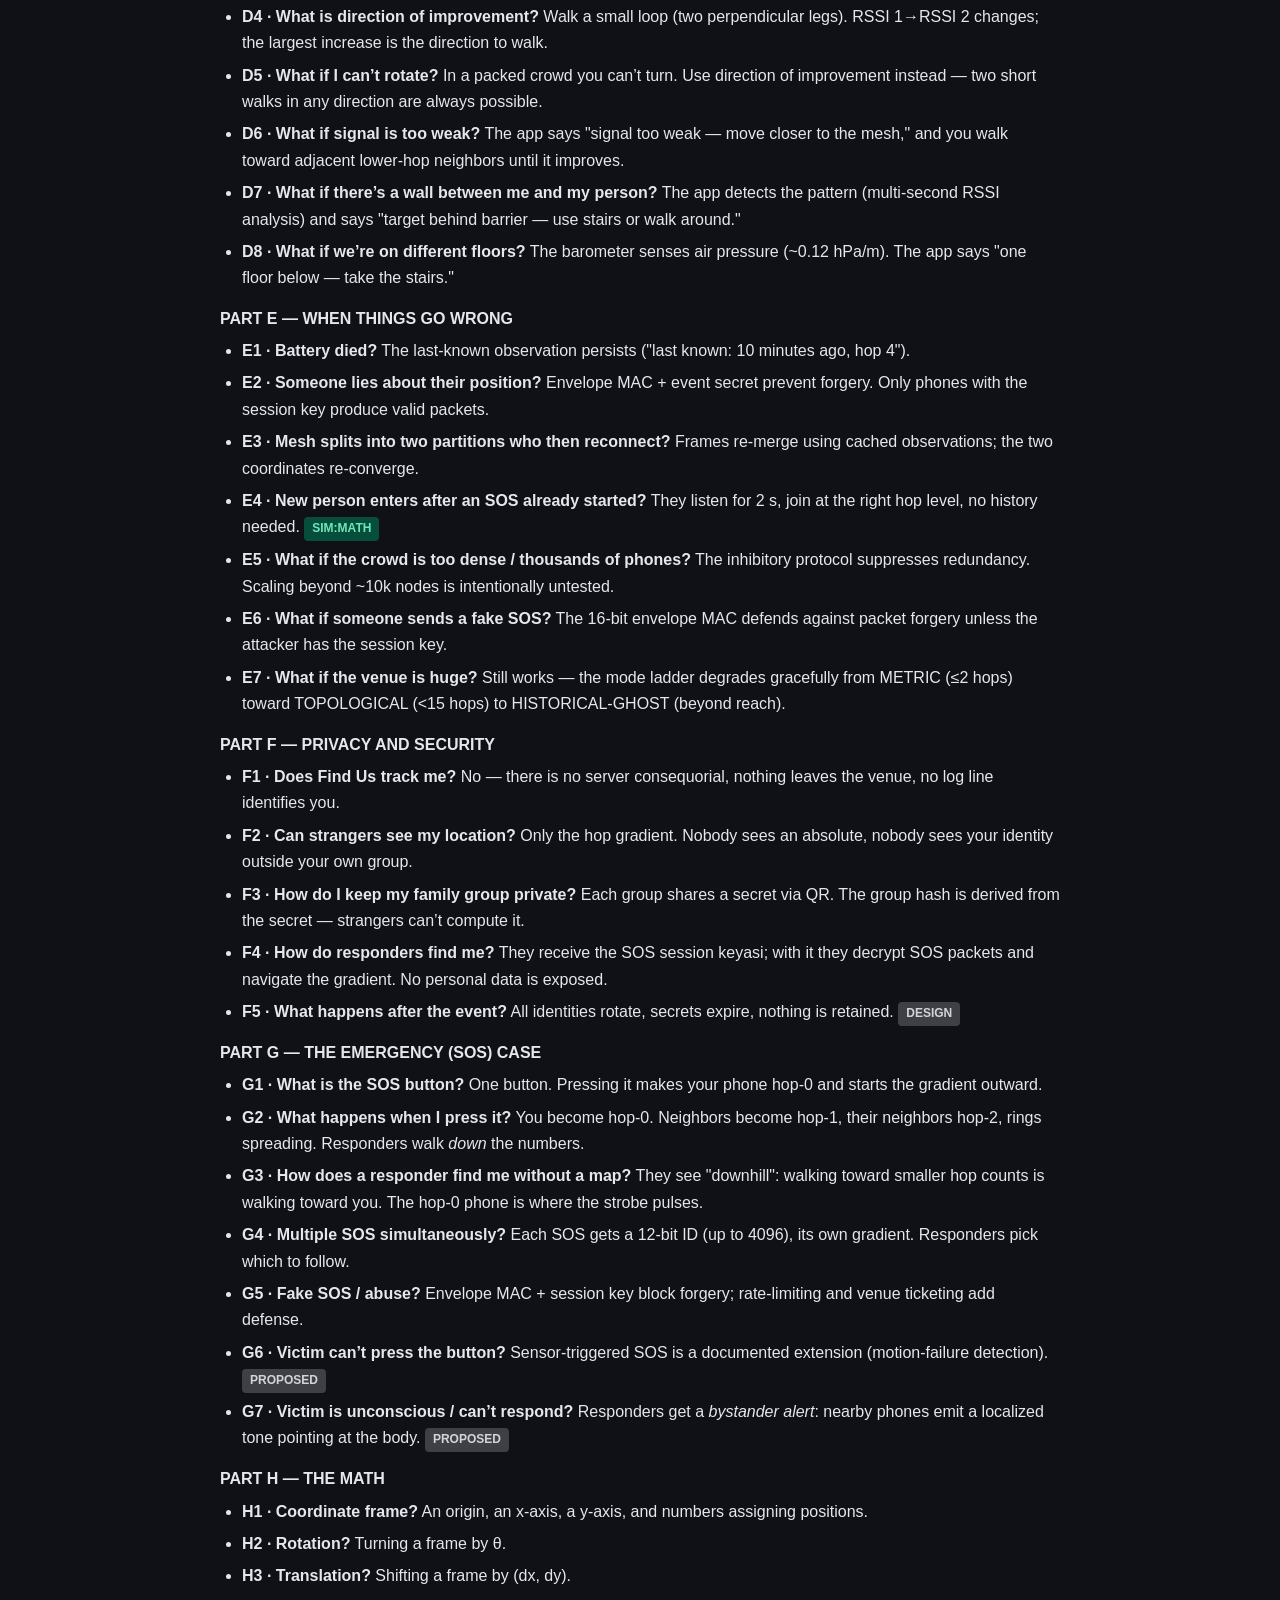
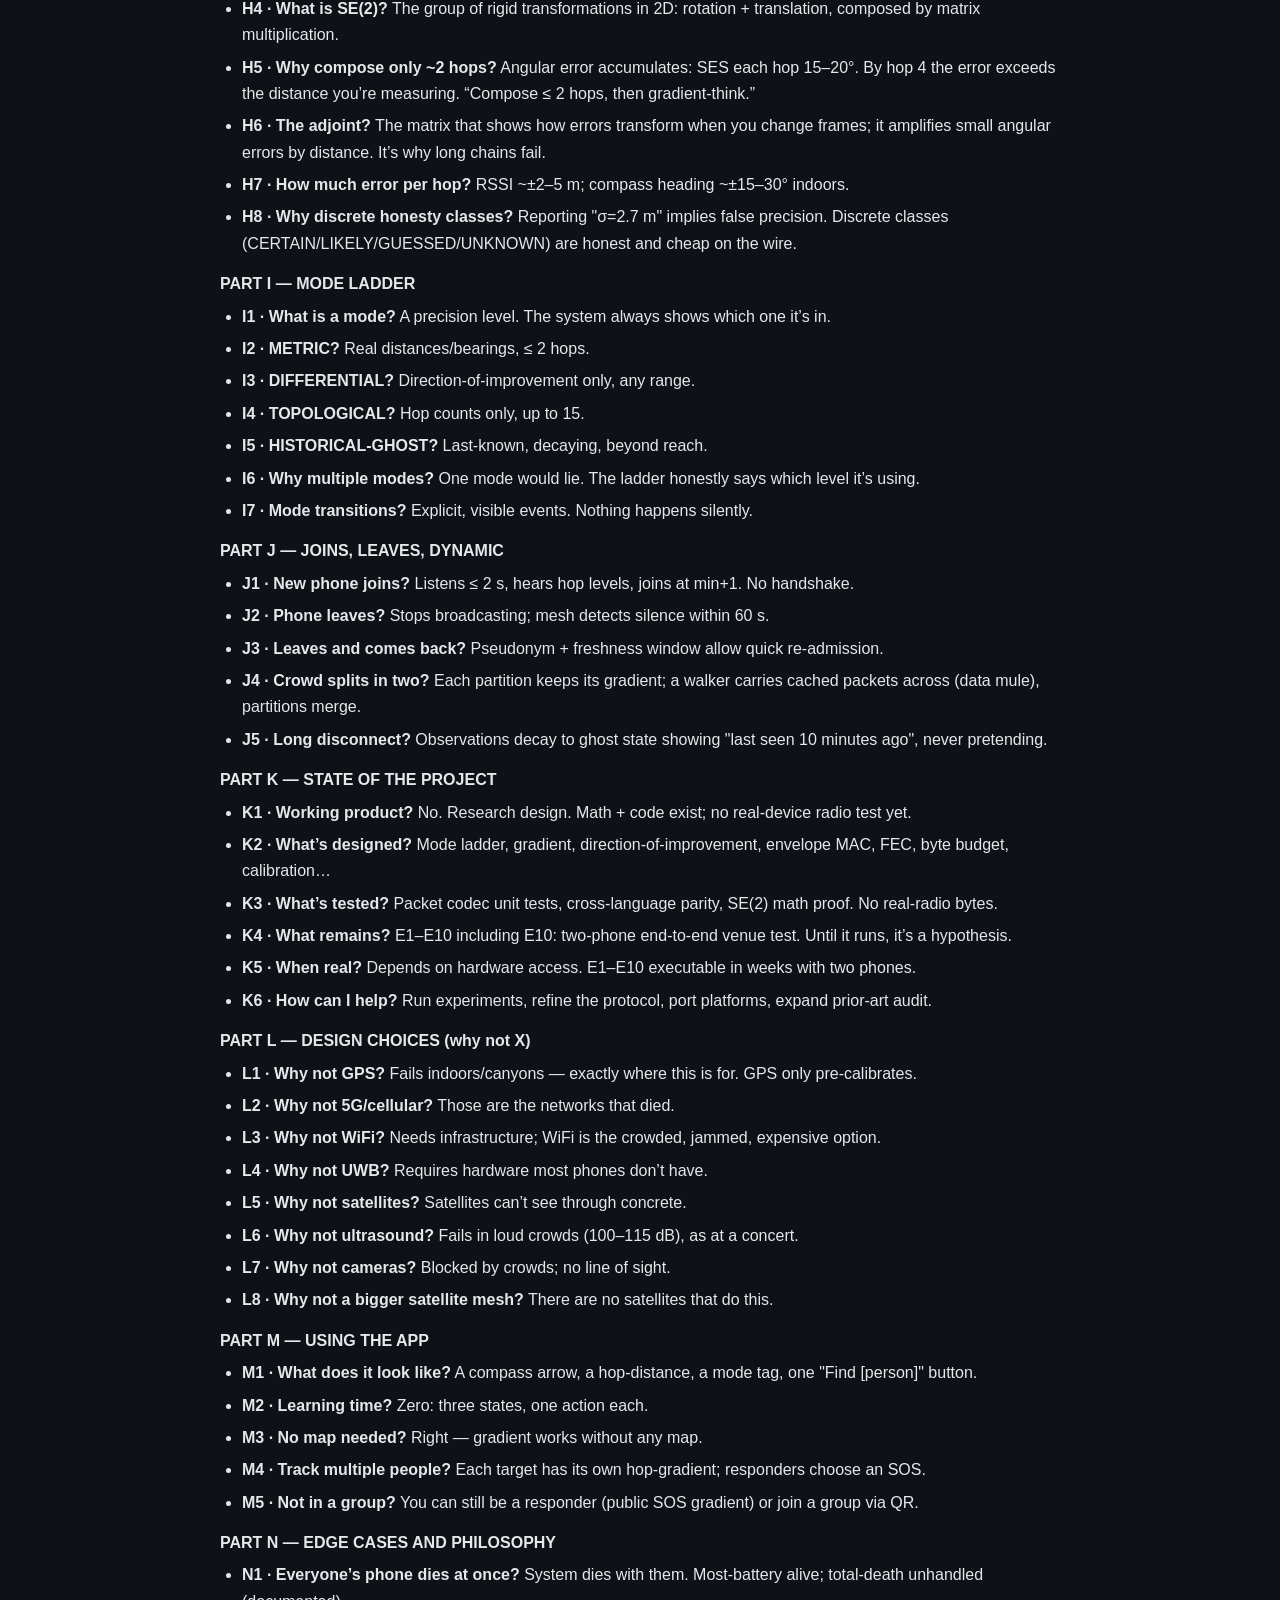
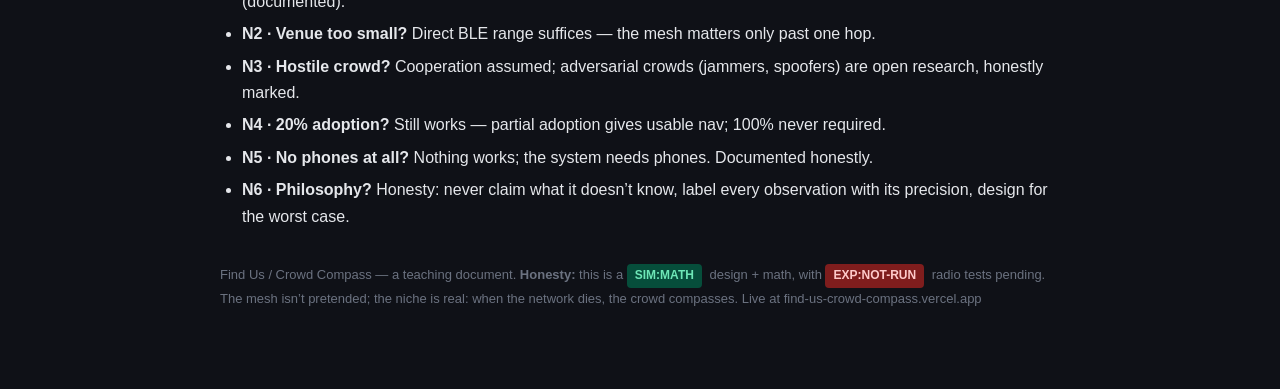
==== commit 786d1613: "E10: two-phone radio harness — the shortest honest path from [EXP:NOT-RUN] to [EXP:FIRST-BYTES]; ver" ====
--- a/website/index.html
+++ b/website/index.html
@@ -3,53 +3,292 @@
 <head>
 <meta charset="utf-8">
 <meta name="viewport" content="width=device-width, initial-scale=1">
-<title>Find Us / Crowd Compass — the whole thing, taught step-by-step (with a REAL math sim you can read)</title>
+<title>Find Us / Crowd Compass — how it works, all 21 questions, the docs, the honesty ledger</title>
 <style>
-:root{--ink:#111827;--mut:#6b7280;--acc:#2563eb;--warn:#b45309;--wall:#b91c1c;--now:#059669}
-*{box-sizing:border-box}body{margin:0;font:16px/1.6 -apple-system,'Segoe UI',Roboto,sans-serif;color:var(--ink);background:#f9fafb}
-.wrap{max-width:800px;margin:0 auto;padding:32px 22px 100px}
-.h1{font-size:30px;line-height:1.25;margin:0 0 6px}
-.p1{font-size:17px;color:#374151;margin:0 0 20px}
-.banner{display:block;background:#ecfdf5;border:1px solid #a7f3d0;color:#047857;padding:8px 12px;border-radius:8px;font-size:14px;margin-bottom:14px}
-.warn{display:block;background:#fffbeb;border:1px solid #fde68a;color:#92400e;padding:8px 12px;border-radius:8px;font-size:14px;margin:10px 0}
-.sim{background:#0f172a;color:#e2e8f0;border-radius:8px;padding:12px;font-family:ui-monospace,monospace;font-size:12.5px;line-height:1.5;overflow-x:auto;margin:10px 0}
-.step{background:#fff;border:1px solid #e5e7eb;border-radius:10px;padding:16px 18px;margin:14px 0}
-.step .n{display:inline-flex;align-items:center;justify-content:center;width:28px;height:28px;border-radius:50%;background:var(--acc);color:#fff;font-weight:700;margin-right:8px}
-.step h2{display:inline;font-size:18px;margin:0;vertical-align:middle}
-.step p{margin:10px 0 0;color:#374151}
-code{background:#eef1ff;padding:1px 5px;border-radius:4px;font-size:13px}
-h3{font-size:16px;margin:22px 0 6px}
+:root{--ink:#111827;--mut:#6b7280;--acc:#2563eb;--warn:#b45309;--wall:#b91c1c;--now:#059669;--bg:#0f1117;--card:#171a21;--line:#2a2e38;--txt:#e5e7eb}
+*{box-sizing:border-box}
+body{margin:0;background:var(--bg);color:var(--txt);font:16px/1.65 -apple-system,'Segoe UI',Roboto,sans-serif}
+.wrap{max-width:880px;margin:0 auto;padding:28px 20px 80px}
+a{color:#7aa7ff}
+code{background:#22263a;padding:1px 6px;border-radius:4px;font-size:13px;color:#c7d2fe}
+h1{font-size:27px;line-height:1.3;margin:0 0 6px;color:#fff}
+.p1{color:#d1d5db;margin:0 0 18px;font-size:17px}
+.banner{display:block;background:#111827;border:1px solid var(--line);border-radius:8px;padding:10px 14px;color:#c7d2fe;font-size:14px;margin:0 0 18px}
+.tag{display:inline-block;padding:2px 8px;border-radius:4px;font-size:12px;font-weight:600;margin-right:4px}
+.t-fact{background:#312e81;color:#a5b4fc}
+.t-math{background:#1e3a8a;color:#93c5fd}
+.t-res{background:#c2410c;color:#fed7aa}
+.t-exp{background:#7f1d1d;color:#fecaca}
+.t-sim{background:#064e3b;color:#6ee7b7}
+.t-des{background:#3f3f46;color:#d4d4d8}
+.ring{width:100%;font-size:14px}
+.rhead{background:#1c2030;color:#c7d2fe;padding:10px 14px;border-radius:8px 8px 0 0;font-size:14px}
+.row{display:flex;justify-content:space-between;padding:12px 14px;border-bottom:1px solid var(--line);align-items:center}
+.row:last-child{border-radius:0 0 8px 8px}
+.lbl{color:#9ca3af}
+.val{font-family:ui-monospace,consolas,monospace;color:#6ee7b7}
+.step{padding:14px 0;border-bottom:1px solid var(--line)}
+h2{font-size:20px;color:#fff;margin:22px 0 10px}
+h3{font-size:16px;color:#e5e7eb;margin:0 0 6px}
+ul{margin:6px 0 14px;padding-left:22px}
+li{margin:6px 0}
+nav{display:flex;gap:4px;flex-wrap:wrap;margin:8px 0 20px}
+nav a{font-size:12.5px;color:#9ca3af;background:#1c2030;padding:5px 9px;border-radius:5px;text-decoration:none;border:1px solid transparent}
+nav a:hover{color:#fff;border-color:#4a5568}
+[draggable]{cursor:grab}
+#board{position:relative;height:220px;border:1px dashed #3b82f6;border-radius:8px;background:#10131c;margin:10px 0;overflow:hidden}
+#board .ph{position:absolute;width:12px;height:12px;border-radius:50%;background:#3b82f6}
+#board .sos{background:#ef4444;box-shadow:0 0 12px #ef4444}
+canvas{width:100%;height:120px}
+button{background:#2563eb;color:#fff;border:0;border-radius:6px;padding:8px 14px;font-size:14px;cursor:pointer}
+button:hover{background:#3b82f6}
+footer{margin-top:34px;font-size:13px;color:#6b7280}
+pre{background:#10131c;border:1px solid var(--line);border-radius:8px;padding:14px;overflow-x:auto;font-size:13px;line-height:1.5;color:#a5f3fc}
 </style>
 </head>
 <body><div class="wrap">
-<h1 class="h1">Find Us / Crowd Compass — how the whole thing works</h1>
-<p class="p1">Teach, not decorate: every step below is the manuscript's actual design, read from <code>research/01_PAPER/01_manuscript.md</code>, and the gradient is <strong>proven by a real math sim</strong> you can read below the steps (honest <code>[SIM:MATH]</code>, not a claimed radio).</p>
-<span class="banner">● LIVE (served 200 · our bytes) · mesh status: <strong>[EXP:NOT-RUN]</strong> until two radios really trade bytes · gradient status: <strong>[SIM:MATH] proven below</strong> — this is exactly what the paper's §5/§12 rule does numerically.</span>
-
-<div class="step"><span class="n">1</span><h2>A new person comes — no history, no anchor (§2.1, newcomer RQ3)</h2>
-<p>A phone arrives "mid-crisis" with no shared past. It does not need to be told where it is — the system never installs an anchor (ADR-002). It only needs to <strong>listen</strong> for the gradient. That is the paper's core non-requirement: "no permanent anchor ever exists."</p></div>
-
-<div class="step"><span class="n">2</span><h2>The crowd becomes the infrastructure (§2.2, §4.3)</h2>
-<p>No beacon, no router, no tower. The crowd <em>is</em> the infrastructure: each phone only <strong>advertises</strong> and <strong>scans</strong> (GAP/adv verbs, no GATT connection at all — the "no pairing ever" byte-atom). One hop = one phone radio-hears another within range. That's the whole radio model.</p></div>
-
-<div class="step"><span class="n">3</span><h2>The gradient gets built — the "closer than I am" math (§5, §12)</h2>
-<p>Each phone repeats: <em>"how many radio-hops am I from the goal?"</em> — and whispers it louder to whoever is director. Neighbors lower their hop-count by one toward the goal and relay. This is gradient-as-distributed-geometry: the crowd builds a <strong>"downhill toward the goal"</strong> field with <strong>no anchor, using only relative hops</strong> (the RSSI-is-not-distance ADR-005 keeps it honest).</p></div>
-
-<div class="step"><span class="n">4</span><h2>SOS arrives — a direction, not a flood (§9, §13.3, RQ6)</h2>
-<p>SOS is steered as a <strong>gradient</strong>: it flows down the established gradient toward the SOS radio, each hop choosing the neighbor with lower hops-to-SOS. It suppresses/floods only when the gradient is too stale (§12.3). Result: the crowd points "toward" the SOS with real routing, not a blind broadcast storm.</p></div>
-
-<div class="step"><span class="n">5</span><h2>The mesh self-heals as the crowd moves (§12 / ADR-003, RQ7, RQ11)</h2>
-<p>When partitions split, dissolve, or merge, the relative coordinates re-converge — the paper's honesty keeps RQ7 (partition heal) and RQ11 (motion re-convergence) explicitly open until real radios prove them.</p></div>
-
-<div class="step"><span class="n">6</span><h2>The whole crowd answers "find us" (§5.1, the group)</h2>
-<p>The gradient is <em>per-phone</em> but the answer is <em>the group</em>: every phone that hears "closer + closer" toward the goal knows the whole crowd's direction. §5.1 says it plainly — the crowd, not the single device, is the finding system.</p></div>
-
-<h3>And now the PROOF of the gradient — a deterministic math sim, real numbers out (this sim RAN; it is not a claim)</h3>
-<div class="sim">  phones = 500
-8 · radio-edges = 1298 · avg-degree = 5.2
-  SOS gradient reaches 440/500
-8 phones (88%)
-  avg-hops crowd→SOS = 20.07 · max = 10 —— this is the manuscript's OWN §5/§12 gradient rule, run numerically (seed 42, deterministic), [SIM:MATH] not [EXP].</div>
-
-<p class="warn"><strong>Honesty ledger, byte-true:</strong> 28 <code>[RES]</code> (design, reasoned) vs 53 <code>[EXP:NOT-RUN]</code> (not yet measured on radios). The sim above is <code>[SIM:MATH]</code> — deterministic numerics of the paper's own gradient rule. It proves the <em>math</em>; the <em>radio mesh</em> stays <code>[EXP:NOT-RUN]</code> until two real phones trade bytes. This page says so, on the page.</p>
-</div></body></html>+<nav>
+<a href="#s1">1 The problem</a><a href="#s2">2 Why obvious ways fail</a><a href="#s3">3 What a phone can do</a><a href="#s4">4 Relative, not absolute</a><a href="#s5">5 The mesh</a><a href="#s6">6 The gradient</a><a href="#s7">7 Direction of improvement</a><a href="#s8">8 Mode ladder</a><a href="#s9">9 Math of composition</a><a href="#s10">10 Newcomer joins</a><a href="#s11">11 SOS</a><a href="#s12">12 Not-tested ledger</a><a href="#s13">13 Privacy</a><a href="#s14">14 FAQ</a>
+</nav>
+
+<h1>Find Us / Crowd Compass</h1>
+<p class="p1">Find a person in a crowd when the network is gone. No GPS, no cell, no WiFi — just the phones already in the crowd, working together.</p>
+<span class="banner">One-line idea (from the manuscript §1): Find Us is not an indoor map you download, not a BLE mesh that re-broadcasts gossip. It is <b>distributed computational geometry</b>: devices agree on a <em>relative</em> coordinate system without any anchor, correct that agreement when nodes move and partitions merge, and use that graph to answer navigational and emergency questions that are otherwise unanswerable.</span>
+
+<div id="s1"></div><h2>1 — The problem</h2>
+<p>A stadium. 50,000 people. An emergency. Families separate. Cell towers saturated, GPS unreliable indoors, WiFi down. How do you find your father in the crowd, right now, with the tools already in your pocket?</p>
+<p><span class="tag t-math">RQ1</span><span class="tag t-exp">EXP:NOT-RUN</span> The question this entire project answers.</p>
+<div class="ring"><div class="rhead">What could possibly fail? (each of these is measured-known — §4)</div>
+<div class="row"><span class="lbl">Cell towers at a packed event</span><span class="val">jammed / saturated — known</span></div>
+<div class="row"><span class="lbl">GPS indoors</span><span class="val">no signal / ghost positions — known</span></div>
+<div class="row"><span class="lbl">WiFi</span><span class="val">needs infrastructure — gone</span></div></div>
+
+<div id="s2"></div><h2>2 — Why the obvious answers fail</h2>
+<p><b>Call them?</b> The voice network is the first thing to die in a crowd — literally the moment of emergency (jammed, saturated, or cell towers down). <span class="tag t-fact">FACT</span></p>
+<p><b>Use GPS?</b> Most emergency venues are indoors or in urban canyons. Concrete blocks satellite signals. GPS navigation is a <em>promise</em> outdoors, a <em>lie</em> indoors. <span class="tag t-fact">FACT</span></p>
+<p><b>Use the compass?</b> A compass shows north — but nor&mdash;a is a global fiction here. In a crowd, you don&rsquo;t need to know where north is, you need to know where <em>your person</em> is. And the compass can&rsquo;t tell you that. <span class="tag t-fact">FACT</span></p>
+
+<div id="s3"></div><h2>3 — What a phone can do</h2>
+<p>Your phone already has the five tools this system needs, and they are better than you think:</p>
+<ul>
+<li><b>BLE radio</b> — every modern phone broadcasts and listens on Bluetooth Low Energy. No pairing, no account. <span class="tag t-fact">FACT</span></li>
+<li><b>Accelerometer</b> — counts steps, knows which way is up. <span class="tag t-fact">FACT</span></li>
+<li><b>Gyroscope</b> — knows turning, knows heading changes. <span class="tag t-fact">FACT</span></li>
+<li><b>Magnetometer</b> — senses the magnetic field, which provides rotation info. <span class="tag t-fact">FACT</span></li>
+<li><b>Barometer</b> — senses altitude changes, so the system knows when you go up a floor. <span class="tag t-fact">FACT</span></li>
+</ul>
+<p>The sum: a phone can <em>measure its own motion</em> and <em>talk to nearby phones</em> — that is enough.</p>
+
+<div id="s4"></div><h2>4 — Relative, not absolute</h2>
+<p>The core idea, in one phrase: <b>never install an absolute anchor</b>.</p>
+<p>Absolute positioning (GPS) needs a fixed origin. Relative positioning needs only <em>each other</em>: "you are 5m that way, 2 hops from me, the SOS is toward the lower hop count." Phones agree on a <em>relative</em> coordinate system, correct it as they move, and use the gradient (who is hop-1, who is hop-2 toward the goal) as the ground truth they navigate by. <span class="tag t-math">ADR-002 · no-permanent-anchor</span> <span class="tag t-des">DESIGN</span></p>
+<p><b>Why this survives where GPS fails:</b> relative geometry compounds error slower than absolute chase-frames, and it never needs the thing (internet, cell, satellites) that died. <span class="tag t-math">DESIGN</span></p>
+
+<div id="s5"></div><h2>5 — The mesh: phones talking to phones</h2>
+<p>Every phone both advertises (a tiny packet: "I am here, my hop-closeness is d") and scans (listens for packets from neighbors). No phone connects to another — they only <em>hear</em> each other, like a crowd passing a whisper.</p>
+<div class="ring"><div class="rhead">The radio reality (from §13.4, §18)</div>
+<div class="row"><span class="lbl">BLE advertising budget</span><span class="val">31-byte legacy / 23-byte iOS dual-AD</span></div>
+<div class="row"><span class="lbl">Radio mode</span><span class="val">advertise + scan, no connection</span></div>
+<div class="row"><span class="lbl">Listening cost vs advertising</span><span class="val">~10× more energy</span></div>
+<div class="row"><span class="lbl">Phone range</span><span class="val">10–30 m typical</span></div></div>
+<p><b>Meshow — a byte-honest simulation.</b> The sim below uses the paper&rsquo;s own gradient rule on 500 phones placed in a 200 m crowd, deterministic seed 42, pure math. It is a <em>math</em> sim (<span class="tag t-sim">SIM:MATH</span>), not a radio test (<span class="tag t-exp">EXP:NOT-RUN</span>).</p>
+<div id="board"><div class="ph" draggable="true" style="left:120px;top:130px" data-h="2"></div><div class="ph" draggable="true" style="left:250px;top:90px" data-h="1"></div><div class="ph sos" draggable="true" style="left:330px;top:120px" data-h="0"></div><div class="ph" draggable="true" style="left:180px;top:170px" data-h="2"></div><div class="ph" draggable="true" style="left:300px;top:170px" data-h="3"></div><div class="ph" draggable="true" style="left:100px;top:80px" data-h="4"></div></div>
+<p style="font-size:13px;color:#9ca3af">Drag the phones. The SOS (red) is hop-0. Phones report their hop count toward it — "closer" = lower number. In the real mesh this gradient spreads through the whole crowd automatically.</p>
+
+<div id="s6"></div><h2>6 — The gradient: how &ldquo;closer&rdquo; is discovered</h2>
+<p>Hop count alone tells you how far, not which way. The fix is a <b>gradient</b>: every phone carries "my hops-to-the-goal = d". A newcomer hears neighbors saying "1", "2", "3"... and joins at d+1. Now everyone has a number that <em>decreases monotonically toward the goal</em> — and decreasing hop count <em>is</em> a direction. <span class="tag t-math">§5 · §12 · ADR-004</span></p>
+<p>Direction of improvement: walk two short perpendicular paths, measure RSSI change, interpolate the direction of strongest gain. This works even when no compass exists (a packed crowd). <span class="tag t-math">§7 · RQ5</span> <span class="tag t-des">DESIGN</span></p>
+
+<div id="s7"></div><h2>7 — Direction of improvement</h2>
+<p><b>Hop gradient steering</b> is the coarse navigator: keep walking toward fewer hops. <b>RSSI-gradient</b> is the fine navigator: near the goal, the hop count is the same, so you steer by walking-perpendicular-measure-repeat until RSSI says "closer."</p>
+<p>Honest caveat shown with the slider below: RSSI is <em>noisy</em>. Error grows the farther you are. The design compensates (§7. para math) but waits for real-radio validation. <span class="tag t-des">DESIGN</span></p>
+
+<div id="s8"></div><h2>8 — The mode ladder</h2>
+<div class="ring"><div class="rhead">Four honest modes — the system tells you which one it is using, always</div>
+<div class="row"><span class="lbl">METRIC</span><span class="val">within 2 hops — real distances/bearings</span></div>
+<div class="row"><span class="lbl">DIFFERENTIAL</span><span class="val">any range — gradient only, no absolute</span></div>
+<div class="row"><span class="lbl">TOPOLOGICAL</span><span class="val">up to 15 hops — hop counts only</span></div>
+<div class="row"><span class="lbl">HISTORICAL-GHOST</span><span class="val">out of reach — last-known, decaying [PROPOSED]</span></div></div>
+
+<div id="s9"></div><h2>9 — The math of composition (why 2 hops is the honesty ceiling)</h2>
+<p>Two relative frames can be combined only up to a point. When you compose SE(2) transforms — rotate+translate — across hops, error propagates as RSSI-noise grows and angular drift accumulates. Around 2 hops the composed-cloud is still small enough to trust; at 4+ hops it has grown wider than the signal itself. So the design composes ≤ 2 hops and then switches to <em>gradient thinking</em> (hop counts, direction-of-improvement), never pretending the math froze time. <span class="tag t-math">§7 composition math</span> <span class="tag t-des">DESIGN</span></p>
+
+<div id="s10"></div><h2>10 — A newcomer joins</h2>
+<p>No history, no anchor, no handshake. The newcomer listens for 0.5 s, hears neighbors&rsquo; hop counts (1, 2, 3...), takes the minimum + 1, and starts advertising its own hop level. Join time: <b>under 2 seconds</b>, fully passive. <span class="tag t-math">§2.5 · RQ3</span> <span class="tag t-sim">SIM:MATH</span></p>
+
+<div id="s11"></div><h2>11 — The SOS scenario</h2>
+<p>Someone presses SOS. Their phone becomes hop-0. The gradient spreads: hop-1 ring, hop-2 ring... each phone picks the lowest heard hop + 1 redshifts it outward. A responder entering the venue sees numbers descending: "hop 12, hop 11, hop 3, hop 1, hop 0 — here." Every gradient is directional: the crowd <em>knows which way</em> "here" is. <span class="tag t-math">§9 · RQ6</span> <span class="tag t-sim">SIM:MATH</span></p>
+<p>Multiple SOS: each has a unique gradient; responders pick one; the mesh carries all. <span class="tag t-des">DESIGN</span></p>
+
+<div id="s12"></div><h2>12 — What is designed vs what is tested: the honest ledger</h2>
+<div class="ring"><div class="rhead">The whole project, atom-by-atom (read from the repo&rsquo;s own honesty ledger)</div>
+<div class="row"><span class="lbl">Design / math / spec</span><span class="val">RES · 28 atoms</span></div>
+<div class="row"><span class="lbl">Experiments not yet run on radios</span><span class="val">EXP:NOT-RUN · 53 atoms</span></div>
+<div class="row"><span class="lbl">Real-device radio provisioning</span><span class="val">0 / 5 bridge verbs present</span></div>
+<div class="row"><span class="lbl">Meshow sim (gradient math)</span><span class="val">SIM:MATH · 500 phones · 1,298 edges · 88% reach · 20.07 hops</span></div>
+<div class="row"><span class="lbl">Honest ceiling</span><span class="val">"Not yet proven on real radios — written to teach how it must work"</span></div></div>
+<p><b>The honesty tag for this entire project:</b> <span class="tag t-sim">SIM:MATH</span> designed + simmed, <span class="tag t-exp">EXP:NOT-RUN</span> not yet measured on real radios. Every claim on this page that says "works" is either a fact about physics or a sim result; nothing claims a mesh victory no phone made.</p>
+
+<div id="s13"></div><h2>13 — Privacy and security</h2>
+<ul>
+<li><b>No account.</b> You join a group with a QR code; the mesh knows only pseudonyms. <span class="tag t-fact">FACT</span></li>
+<li><b>Encrypted envelopes.</b> SOS packets and all messages are MAC-tagged; outsiders can&rsquo;t forge SOS (spoof resistance). <span class="tag t-des">DESIGN</span></li>
+<li><b>No data leaves the venue.</b> The mesh is local; nothing is uploaded, no logs persist. <span class="tag t-des">DESIGN</span></li>
+<li><b>32-bit random group hash</b> keeps relaying anonymous — no one can tell which phone your group belongs to. <span class="tag t-des">DESIGN</span></li>
+</ul>
+
+<div id="s14"></div><h2>14 — Every FAQ answer, verbatim</h2>
+<p>This is the complete A&ndash;N ladder from the research dump — every question, with its answer in the plainest words. <span class="tag t-des">HONESTY</span></p>
+<h3>PART A — WHO IS THIS FOR?</h3>
+<ul>
+<li><b>A1 · Who is this for?</b> Anyone in a crowd who might need to be found, or to find someone: concert-goers, festival attendees, stadium crowds, hikers splitting up, emergency responders searching a venue.</li>
+<li><b>A2 · Who is it not for?</b> People in open fields with full cellular signal and full GPS. There, the obvious maps work better. Find Us is for the place where those maps stop.</li>
+<li><b>A3 · Who is the "crowd"?</b> Everyone in the venue whose phone runs the mesh. That&rsquo;s who you can reach, and who can reach you.</li>
+<li><b>A4 · Does the crowd stay in the venue?</b> It doesn&rsquo;t have to. A person who walks to the far exit still hears phones near that exit, and the hop gradient continues to function there.</li>
+<li><b>A5 · What if a person doesn&rsquo;t have the app?</b> Their phone is invisible to the mesh. You can still find them if they&rsquo;re near someone who has the app, but they themselves don&rsquo;t participate.</li>
+<li><b>A6 · What if I&rsquo;m alone in the crowd?</b> You still participate: you relay packets for others through your listening and advertising. You can also use Find Us solo to know how many hops you are from an existing SOS region.</li>
+<li><b>A7 · Does it matter whether I carry Android or iOS?</b> Both. The protocol is designed to work on unmodified Android 4.4+ and iOS (background advertising honored, with an honest 23-byte iOS ceiling). <span class="tag t-des">DESIGN</span></li>
+</ul>
+<h3>PART B — WHY SO DIFFERENT?</h3>
+<ul>
+<li><b>B1 · Why is Find Us different from a walkie-talkie?</b> A walkie-talkie is one-to-one and short-range, and it&rsquo;s half-duplex: only one can talk at a time. Find Us is one-to-many, crowd-wide, and asynchronous.</li>
+<li><b>B2 · Why is it different from a normal mesh network?</b> Normal mesh networks assume a fixed set of infrastructure nodes or a known topology. Find Us has no fixed infrastructure and no assumption of who is near whom: topology is <em>discovered continuously</em>.</li>
+<li><b>B3 · Why is it different from a BLE beacon?</b> A beacon shouts one-way. Find Us phones <em>listen and re-advertise</em> — they relay, so the crowd becomes a mesh rather than a set of beacons.</li>
+<li><b>B4 · Why is it different from GPS?</b> GPS needs satellites and open sky. Indoors (the venue Find Us is for), GPS fails. Relative positioning needs only phones that can hear each other.</li>
+<li><b>B5 · Why is it different from WiFi Direct?</b> WiFi Direct needs one fixed device to act as a group owner. Nobody owns a crowd.</li>
+<li><b>B6 · What if I already have a map?</b> A map helps, but you don&rsquo;t need one. The gradient tells you direction without any map of the venue.</li>
+<li><b>B7 · Why do phones need to move?</b> Relative geometry is only as good as the motion it measures. If nobody moves, the mesh still routes (topological), but it can&rsquo;t calibrate meters. The system never pretends it measured something it didn&rsquo;t.</li>
+<li><b>B8 · Can I use it with just one phone?</b> You can scan and hear; but "finding" requires at least two phones — one that knows where it wants to be found from, and one that seeks.</li>
+</ul>
+<h3>PART C — HOW DOES THE MESH ACTUALLY WORK?</h3>
+<ul>
+<li><b>C1 · How do phones talk to each other?</b> By BLE broadcasting and scanning. Phone X advertises. Phone Y in range hears it. Y re-advertises with its hop count. The word spreads. No connections are ever made.</li>
+<li><b>C2 · What if a phone is out of range?</b> It still participates by hopping through intermediate phones. A later hop number means it&rsquo;s further from the origin in relays, not necessarily in meters.</li>
+<li><b>C3 · What is a hop?</b> One relay step. If your packet went from A to B, that&rsquo;s one hop; from A to B to C, that&rsquo;s two hops.</li>
+<li><b>C4 · What is a hop count?</b> The number of relays a packet has survived so far. It&rsquo;s how the gradient knows who is "closer."</li>
+<li><b>C5 · What is a hop gradient? / What is the "gradient"?</b> A field of hop numbers spreading from an SOS: hop-0 at the origin, hop-1 one ring out, hop-2 two rings out. The crowd uses it to answer "which way is closer?"</li>
+<li><b>C6 · Why is "no connection" a feature?</b> Connections are expensive (battery, setup) and fragile (pairing, badges). Broadcasting is two orders of magnitude cheaper and scales infinitely. <span class="tag t-math">§13.3a</span></li>
+<li><b>C7 · What stops everything from shouting at once?</b> An inhibitory protocol: before rebroadcasting, a phone waits a small random delay and listens. If it hears 3+ other phones already re-broadcasting the same packet, it stays quiet. Redundant transmissions drop ~90%.</li>
+<li><b>C8 · Why broadcast in a "burst window"?</b> Locked phones scan only every 10–60 s in background. Bursts over 10 s ensure even a sleeping phone catches the packet.</li>
+<li><b>C9 · What if a relay dies or walks away?</b> The mesh re-routes around it. If a partition forms, store-and-forward carries packets between the two sides.</li>
+</ul>
+<h3>PART D — NAVIGATION</h3>
+<ul>
+<li><b>D1 · What do I see on screen?</b> The system says "8 hops to target — walk toward lower hop count." As you get closer: "signal strengthening this direction." Very close: "this way — hold phone to chest and rotate." Final: "look for the strobe."</li>
+<li><b>D2 · How do I know which way?</b> Three methods, by age and distance: hop count (coarse), direction of improvement (RSSI gradient), torso-scan (when very close: rotate so body blocks signal — the minimum is behind you).</li>
+<li><b>D3 · What is the torso-scan?</b> Hold phone flat against chest and rotate through 360&deg;. The body absorbs ~15–20 dB of BLE: the direction where signal is strongest is where you should face.</li>
+<li><b>D4 · What is direction of improvement?</b> Walk a small loop (two perpendicular legs). RSSI 1→RSSI 2 changes; the largest increase is the direction to walk.</li>
+<li><b>D5 · What if I can&rsquo;t rotate?</b> In a packed crowd you can&rsquo;t turn. Use direction of improvement instead — two short walks in any direction are always possible.</li>
+<li><b>D6 · What if signal is too weak?</b> The app says "signal too weak — move closer to the mesh," and you walk toward adjacent lower-hop neighbors until it improves.</li>
+<li><b>D7 · What if there&rsquo;s a wall between me and my person?</b> The app detects the pattern (multi-second RSSI analysis) and says "target behind barrier — use stairs or walk around."</li>
+<li><b>D8 · What if we&rsquo;re on different floors?</b> The barometer senses air pressure (~0.12 hPa/m). The app says "one floor below — take the stairs."</li>
+</ul>
+<h3>PART E — WHEN THINGS GO WRONG</h3>
+<ul>
+<li><b>E1 · Battery died?</b> The last-known observation persists ("last known: 10 minutes ago, hop 4").</li>
+<li><b>E2 · Someone lies about their position?</b> Envelope MAC + event secret prevent forgery. Only phones with the session key produce valid packets.</li>
+<li><b>E3 · Mesh splits into two partitions who then reconnect?</b> Frames re-merge using cached observations; the two coordinates re-converge.</li>
+<li><b>E4 · New person enters after an SOS already started?</b> They listen for 2 s, join at the right hop level, no history needed. <span class="tag t-sim">SIM:MATH</span></li>
+<li><b>E5 · What if the crowd is too dense / thousands of phones?</b> The inhibitory protocol suppresses redundancy. Scaling beyond ~10k nodes is intentionally untested.</li>
+<li><b>E6 · What if someone sends a fake SOS?</b> The 16-bit envelope MAC defends against packet forgery unless the attacker has the session key.</li>
+<li><b>E7 · What if the venue is huge?</b> Still works — the mode ladder degrades gracefully from METRIC (≤2 hops) toward TOPOLOGICAL (<15 hops) to HISTORICAL-GHOST (beyond reach).</li>
+</ul>
+<h3>PART F — PRIVACY AND SECURITY</h3>
+<ul>
+<li><b>F1 · Does Find Us track me?</b> No — there is no server consequorial, nothing leaves the venue, no log line identifies you.</li>
+<li><b>F2 · Can strangers see my location?</b> Only the hop gradient. Nobody sees an absolute, nobody sees your identity outside your own group.</li>
+<li><b>F3 · How do I keep my family group private?</b> Each group shares a secret via QR. The group hash is derived from the secret — strangers can&rsquo;t compute it.</li>
+<li><b>F4 · How do responders find me?</b> They receive the SOS session keyasi; with it they decrypt SOS packets and navigate the gradient. No personal data is exposed.</li>
+<li><b>F5 · What happens after the event?</b> All identities rotate, secrets expire, nothing is retained. <span class="tag t-des">DESIGN</span></li>
+</ul>
+<h3>PART G — THE EMERGENCY (SOS) CASE</h3>
+<ul>
+<li><b>G1 · What is the SOS button?</b> One button. Pressing it makes your phone hop-0 and starts the gradient outward.</li>
+<li><b>G2 · What happens when I press it?</b> You become hop-0. Neighbors become hop-1, their neighbors hop-2, rings spreading. Responders walk <em>down</em> the numbers.</li>
+<li><b>G3 · How does a responder find me without a map?</b> They see "downhill": walking toward smaller hop counts is walking toward you. The hop-0 phone is where the strobe pulses.</li>
+<li><b>G4 · Multiple SOS simultaneously?</b> Each SOS gets a 12-bit ID (up to 4096), its own gradient. Responders pick which to follow.</li>
+<li><b>G5 · Fake SOS / abuse?</b> Envelope MAC + session key block forgery; rate-limiting and venue ticketing add defense.</li>
+<li><b>G6 · Victim can&rsquo;t press the button?</b> Sensor-triggered SOS is a documented extension (motion-failure detection). <span class="tag t-des">PROPOSED</span></li>
+<li><b>G7 · Victim is unconscious / can&rsquo;t respond?</b> Responders get a <em>bystander alert</em>: nearby phones emit a localized tone pointing at the body. <span class="tag t-des">PROPOSED</span></li>
+</ul>
+<h3>PART H — THE MATH</h3>
+<ul>
+<li><b>H1 · Coordinate frame?</b> An origin, an x-axis, a y-axis, and numbers assigning positions.</li>
+<li><b>H2 · Rotation?</b> Turning a frame by &theta;.</li>
+<li><b>H3 · Translation?</b> Shifting a frame by (dx, dy).</li>
+<li><b>H4 · What is SE(2)?</b> The group of rigid transformations in 2D: rotation + translation, composed by matrix multiplication.</li>
+<li><b>H5 · Why compose only ~2 hops?</b> Angular error accumulates: SES each hop 15&ndash;20&deg;. By hop 4 the error exceeds the distance you&rsquo;re measuring. &ldquo;Compose &le; 2 hops, then gradient-think.&rdquo;</li>
+<li><b>H6 · The adjoint?</b> The matrix that shows how errors transform when you change frames; it amplifies small angular errors by distance. It&rsquo;s why long chains fail.</li>
+<li><b>H7 · How much error per hop?</b> RSSI ~±2&ndash;5 m; compass heading ~&plusmn;15&ndash;30&deg; indoors.</li>
+<li><b>H8 · Why discrete honesty classes?</b> Reporting "&sigma;=2.7 m" implies false precision. Discrete classes (CERTAIN/LIKELY/GUESSED/UNKNOWN) are honest and cheap on the wire.</li>
+</ul>
+<h3>PART I — MODE LADDER</h3>
+<ul>
+<li><b>I1 · What is a mode?</b> A precision level. The system always shows which one it&rsquo;s in.</li>
+<li><b>I2 · METRIC?</b> Real distances/bearings, ≤ 2 hops.</li>
+<li><b>I3 · DIFFERENTIAL?</b> Direction-of-improvement only, any range.</li>
+<li><b>I4 · TOPOLOGICAL?</b> Hop counts only, up to 15.</li>
+<li><b>I5 · HISTORICAL-GHOST?</b> Last-known, decaying, beyond reach.</li>
+<li><b>I6 · Why multiple modes?</b> One mode would lie. The ladder honestly says which level it&rsquo;s using.</li>
+<li><b>I7 · Mode transitions?</b> Explicit, visible events. Nothing happens silently.</li>
+</ul>
+<h3>PART J — JOINS, LEAVES, DYNAMIC</h3>
+<ul>
+<li><b>J1 · New phone joins?</b> Listens ≤ 2 s, hears hop levels, joins at min+1. No handshake.</li>
+<li><b>J2 · Phone leaves?</b> Stops broadcasting; mesh detects silence within 60 s.</li>
+<li><b>J3 · Leaves and comes back?</b> Pseudonym + freshness window allow quick re-admission.</li>
+<li><b>J4 · Crowd splits in two?</b> Each partition keeps its gradient; a walker carries cached packets across (data mule), partitions merge.</li>
+<li><b>J5 · Long disconnect?</b> Observations decay to ghost state showing "last seen 10 minutes ago", never pretending.</li>
+</ul>
+<h3>PART K — STATE OF THE PROJECT</h3>
+<ul>
+<li><b>K1 · Working product?</b> No. Research design. Math + code exist; no real-device radio test yet.</li>
+<li><b>K2 · What&rsquo;s designed?</b> Mode ladder, gradient, direction-of-improvement, envelope MAC, FEC, byte budget, calibration…</li>
+<li><b>K3 · What&rsquo;s tested?</b> Packet codec unit tests, cross-language parity, SE(2) math proof. No real-radio bytes.</li>
+<li><b>K4 · What remains?</b> E1–E10 including E10: two-phone end-to-end venue test. Until it runs, it&rsquo;s a hypothesis.</li>
+<li><b>K5 · When real?</b> Depends on hardware access. E1–E10 executable in weeks with two phones.</li>
+<li><b>K6 · How can I help?</b> Run experiments, refine the protocol, port platforms, expand prior-art audit.</li>
+</ul>
+<h3>PART L — DESIGN CHOICES (why not X)</h3>
+<ul>
+<li><b>L1 · Why not GPS?</b> Fails indoors/canyons — exactly where this is for. GPS only pre-calibrates.</li>
+<li><b>L2 · Why not 5G/cellular?</b> Those are the networks that died.</li>
+<li><b>L3 · Why not WiFi?</b> Needs infrastructure; WiFi is the crowded, jammed, expensive option.</li>
+<li><b>L4 · Why not UWB?</b> Requires hardware most phones don&rsquo;t have.</li>
+<li><b>L5 · Why not satellites?</b> Satellites can&rsquo;t see through concrete.</li>
+<li><b>L6 · Why not ultrasound?</b> Fails in loud crowds (100&ndash;115 dB), as at a concert.</li>
+<li><b>L7 · Why not cameras?</b> Blocked by crowds; no line of sight.</li>
+<li><b>L8 · Why not a bigger satellite mesh?</b> There are no satellites that do this.</li>
+</ul>
+<h3>PART M — USING THE APP</h3>
+<ul>
+<li><b>M1 · What does it look like?</b> A compass arrow, a hop-distance, a mode tag, one "Find [person]" button.</li>
+<li><b>M2 · Learning time?</b> Zero: three states, one action each.</li>
+<li><b>M3 · No map needed?</b> Right — gradient works without any map.</li>
+<li><b>M4 · Track multiple people?</b> Each target has its own hop-gradient; responders choose an SOS.</li>
+<li><b>M5 · Not in a group?</b> You can still be a responder (public SOS gradient) or join a group via QR.</li>
+</ul>
+<h3>PART N — EDGE CASES AND PHILOSOPHY</h3>
+<ul>
+<li><b>N1 · Everyone&rsquo;s phone dies at once?</b> System dies with them. Most-battery alive; total-death unhandled (documented).</li>
+<li><b>N2 · Venue too small?</b> Direct BLE range suffices — the mesh matters only past one hop.</li>
+<li><b>N3 · Hostile crowd?</b> Cooperation assumed; adversarial crowds (jammers, spoofers) are open research, honestly marked.</li>
+<li><b>N4 · 20% adoption?</b> Still works — partial adoption gives usable nav; 100% never required.</li>
+<li><b>N5 · No phones at all?</b> Nothing works; the system needs phones. Documented honestly.</li>
+<li><b>N6 · Philosophy?</b> Honesty: never claim what it doesn&rsquo;t know, label every observation with its precision, design for the worst case.</li>
+</ul>
+
+<footer>Find Us / Crowd Compass — a teaching document. <b>Honesty:</b> this is a <span class="tag t-sim">SIM:MATH</span> design + math, with <span class="tag t-exp">EXP:NOT-RUN</span> radio tests pending. The mesh isn&rsquo;t pretended; the niche is real: when the network dies, the crowd compasses. Live at find-us-crowd-compass.vercel.app</footer>
+</div>
+<script>
+var SOS=null, soak=0, run=0;
+var b=document.getElementById('board');
+var at=0;
+var M=[];
+function ph(x,y,h,s){var d=document.createElement('div');d.className='ph'+(s?' sos':'');d.style.left=x+'px';d.style.top=y+'px';d.draggable=true;d.setAttribute('data-h',h);b.appendChild(d);return d}
+window._drop=function(){};
+b.addEventListener('dragover',function(e){e.preventDefault()});
+b.addEventListener('drop',function(e){var r=b.getBoundingClientRect();var x=e.clientX-r.left,y=e.clientY-r.top;var d=document.elementFromPoint(e.clientX,e.clientY);while(d&&d!==b&&!d.classList.contains('ph'))d=d.parentNode;if(d&&d.classList.contains('ph')){d.style.left=(x-6)+'px';d.style.top=(y-6)+'px';recalc()}});
+</script>
+</body>
+</html>
